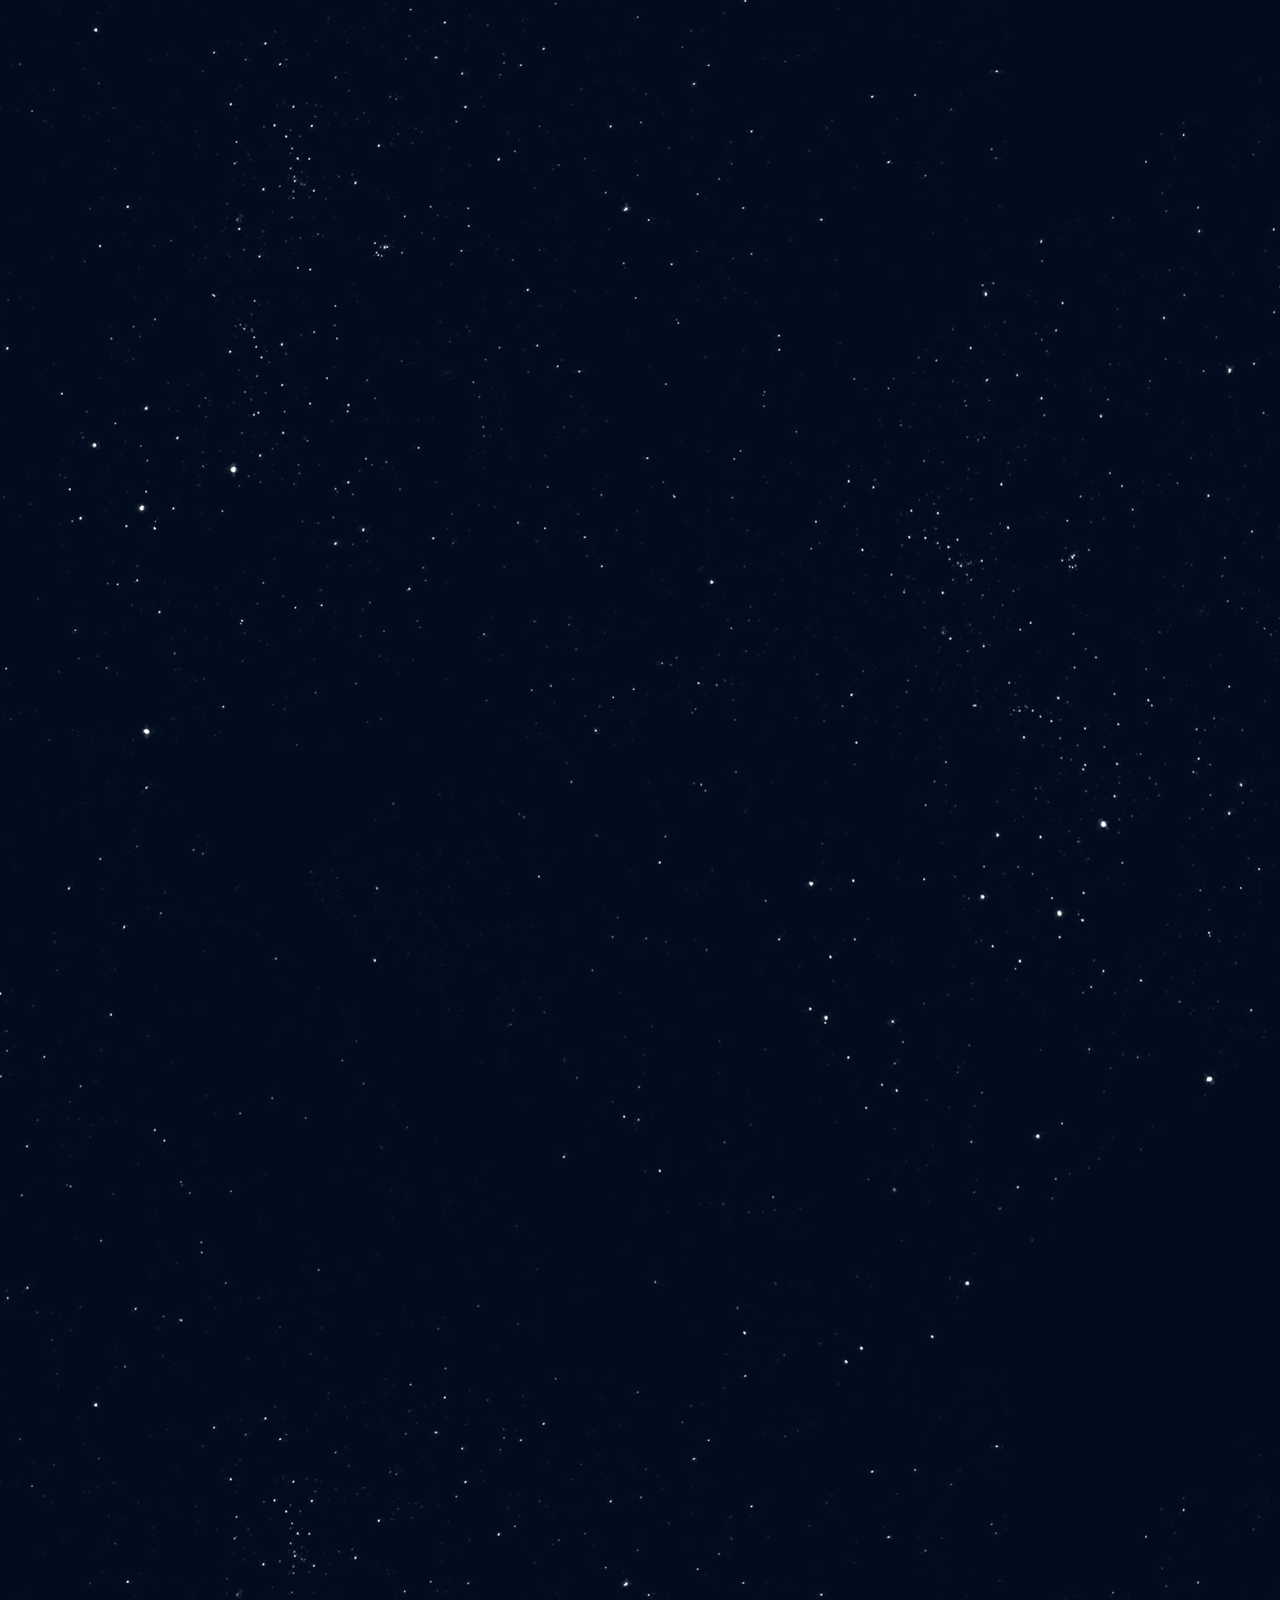
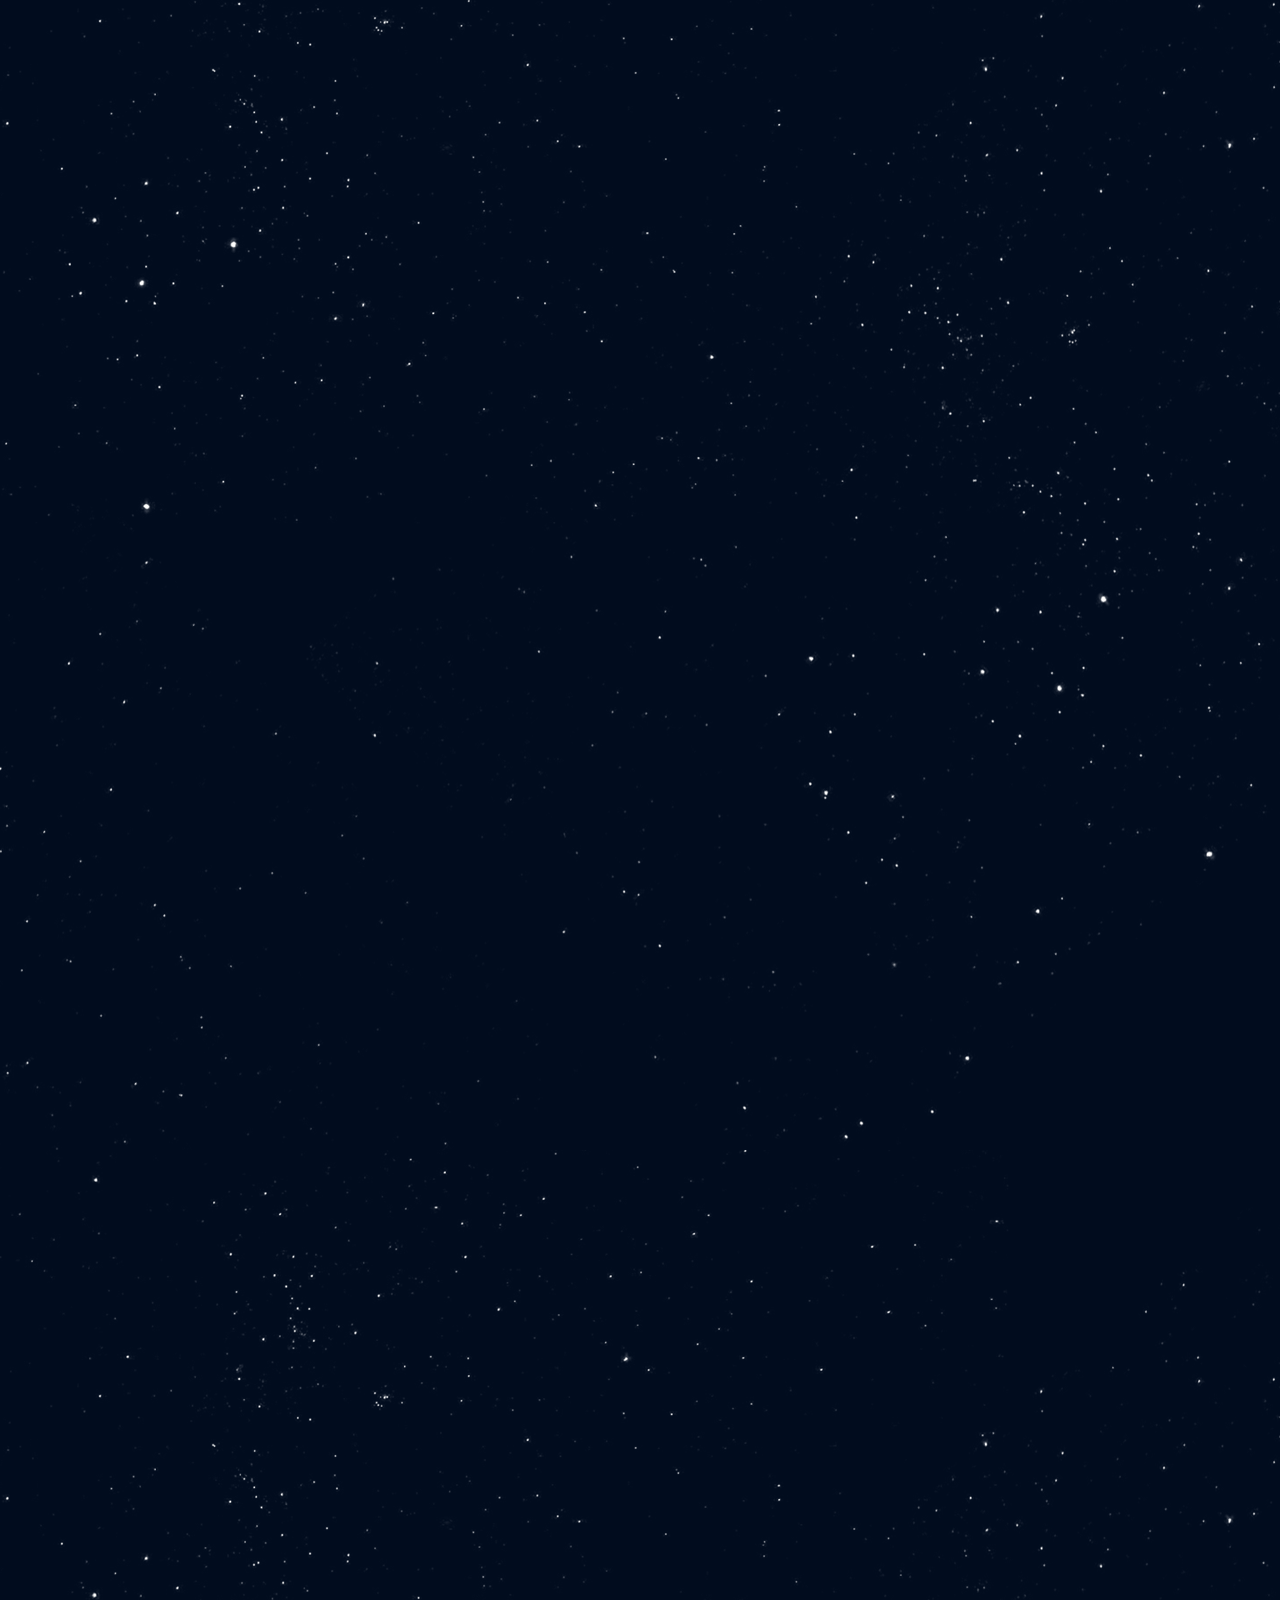
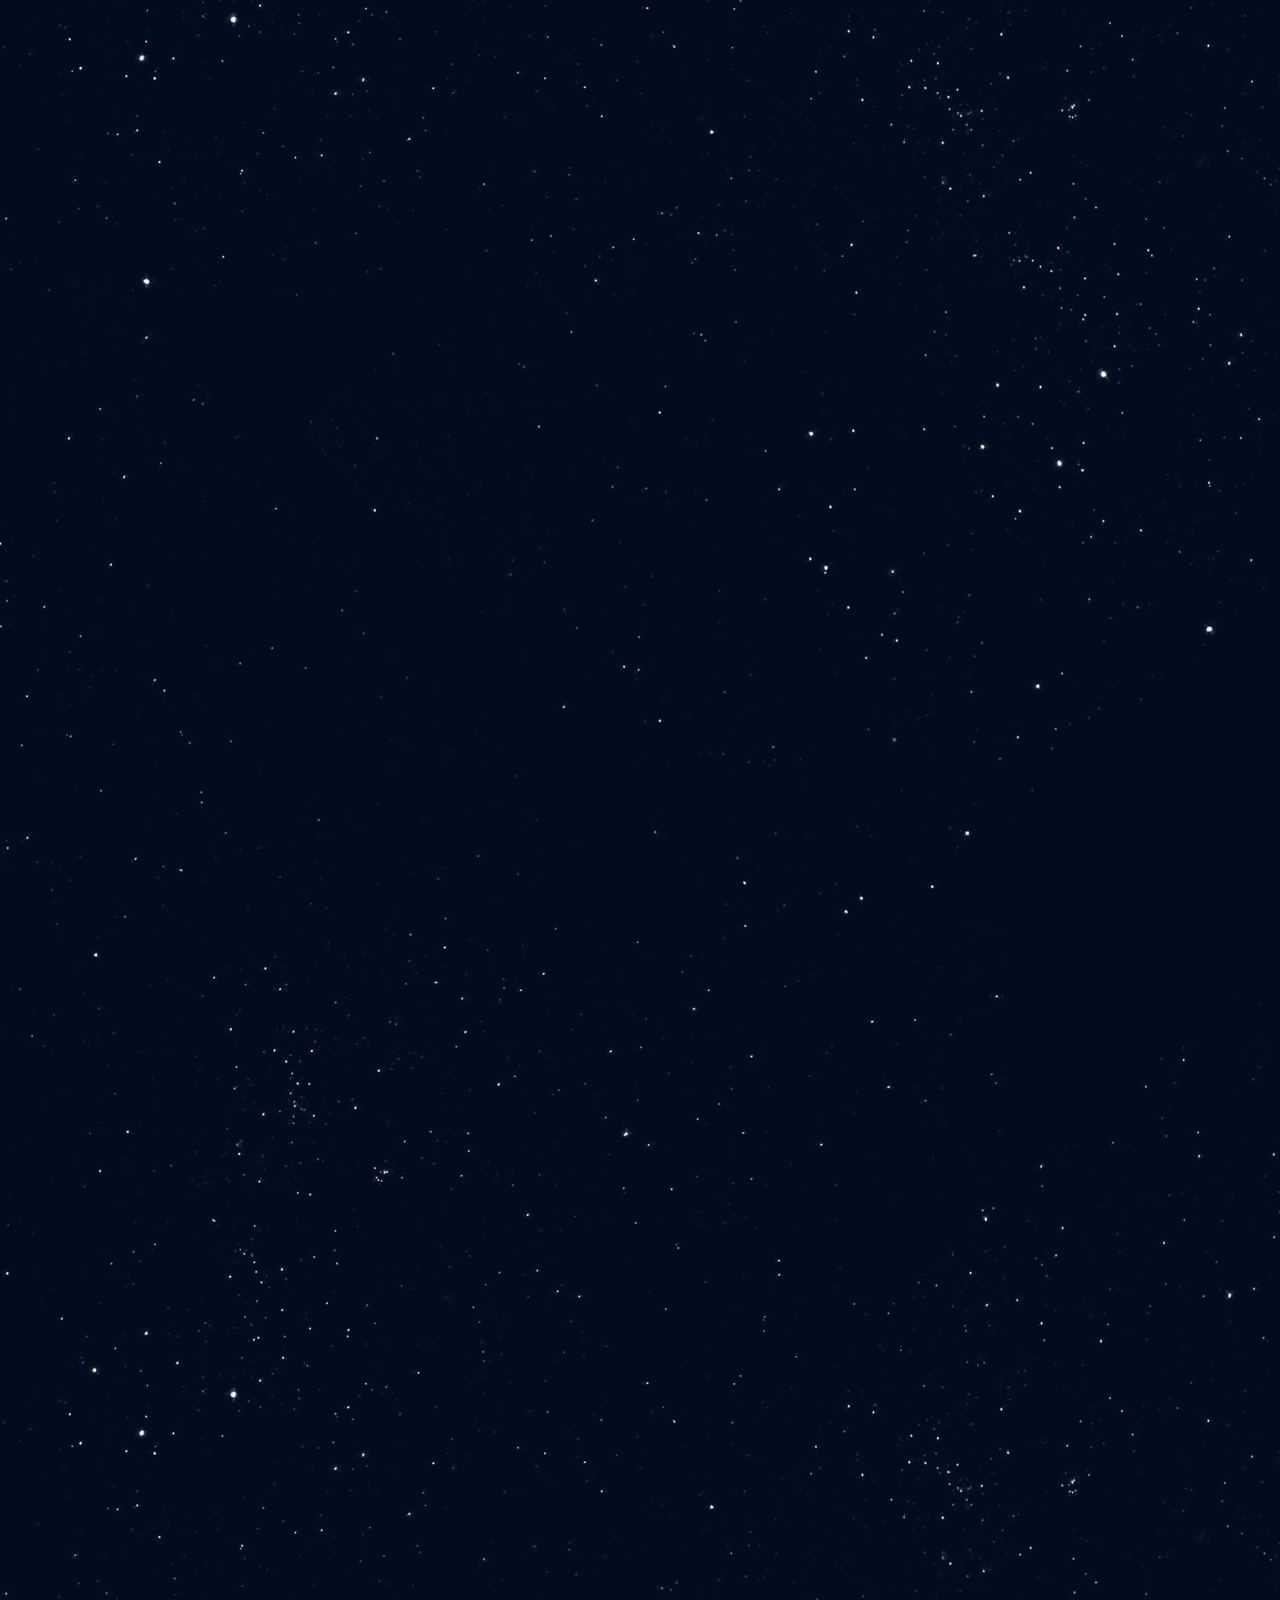
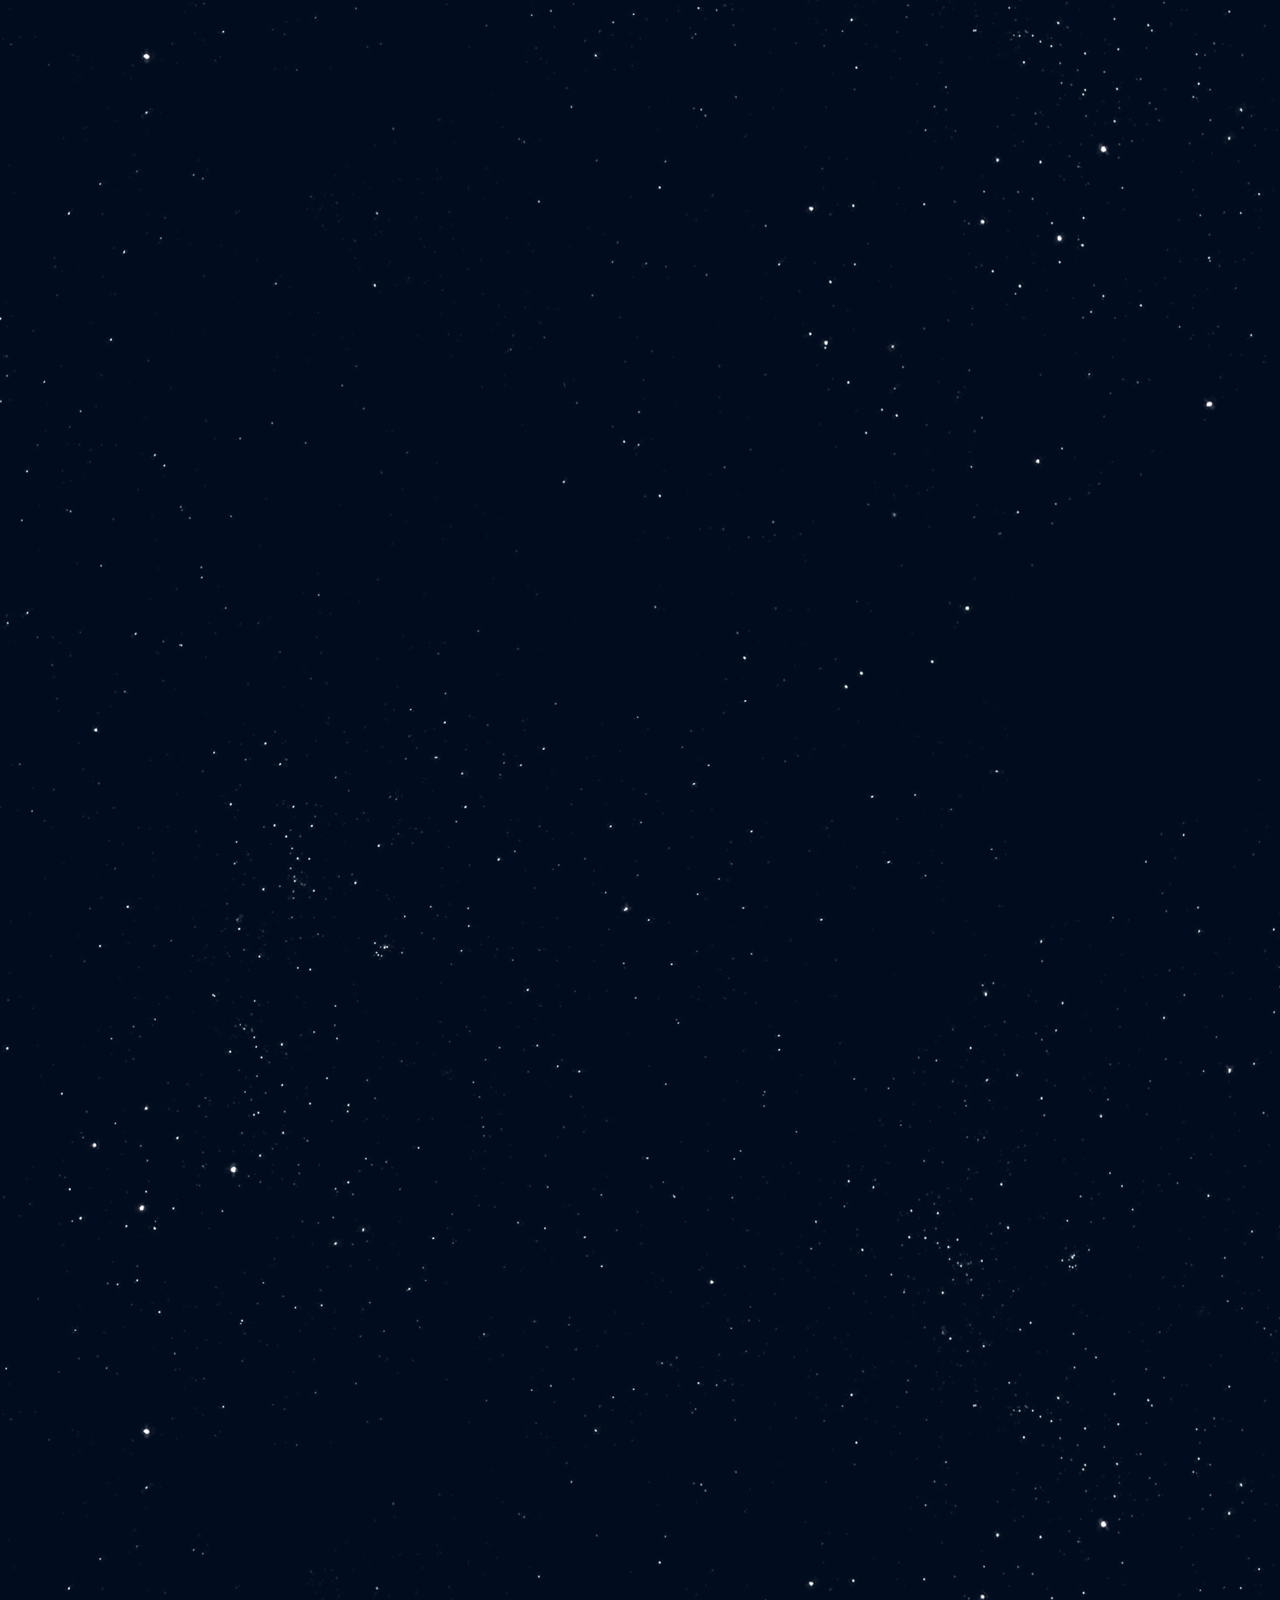
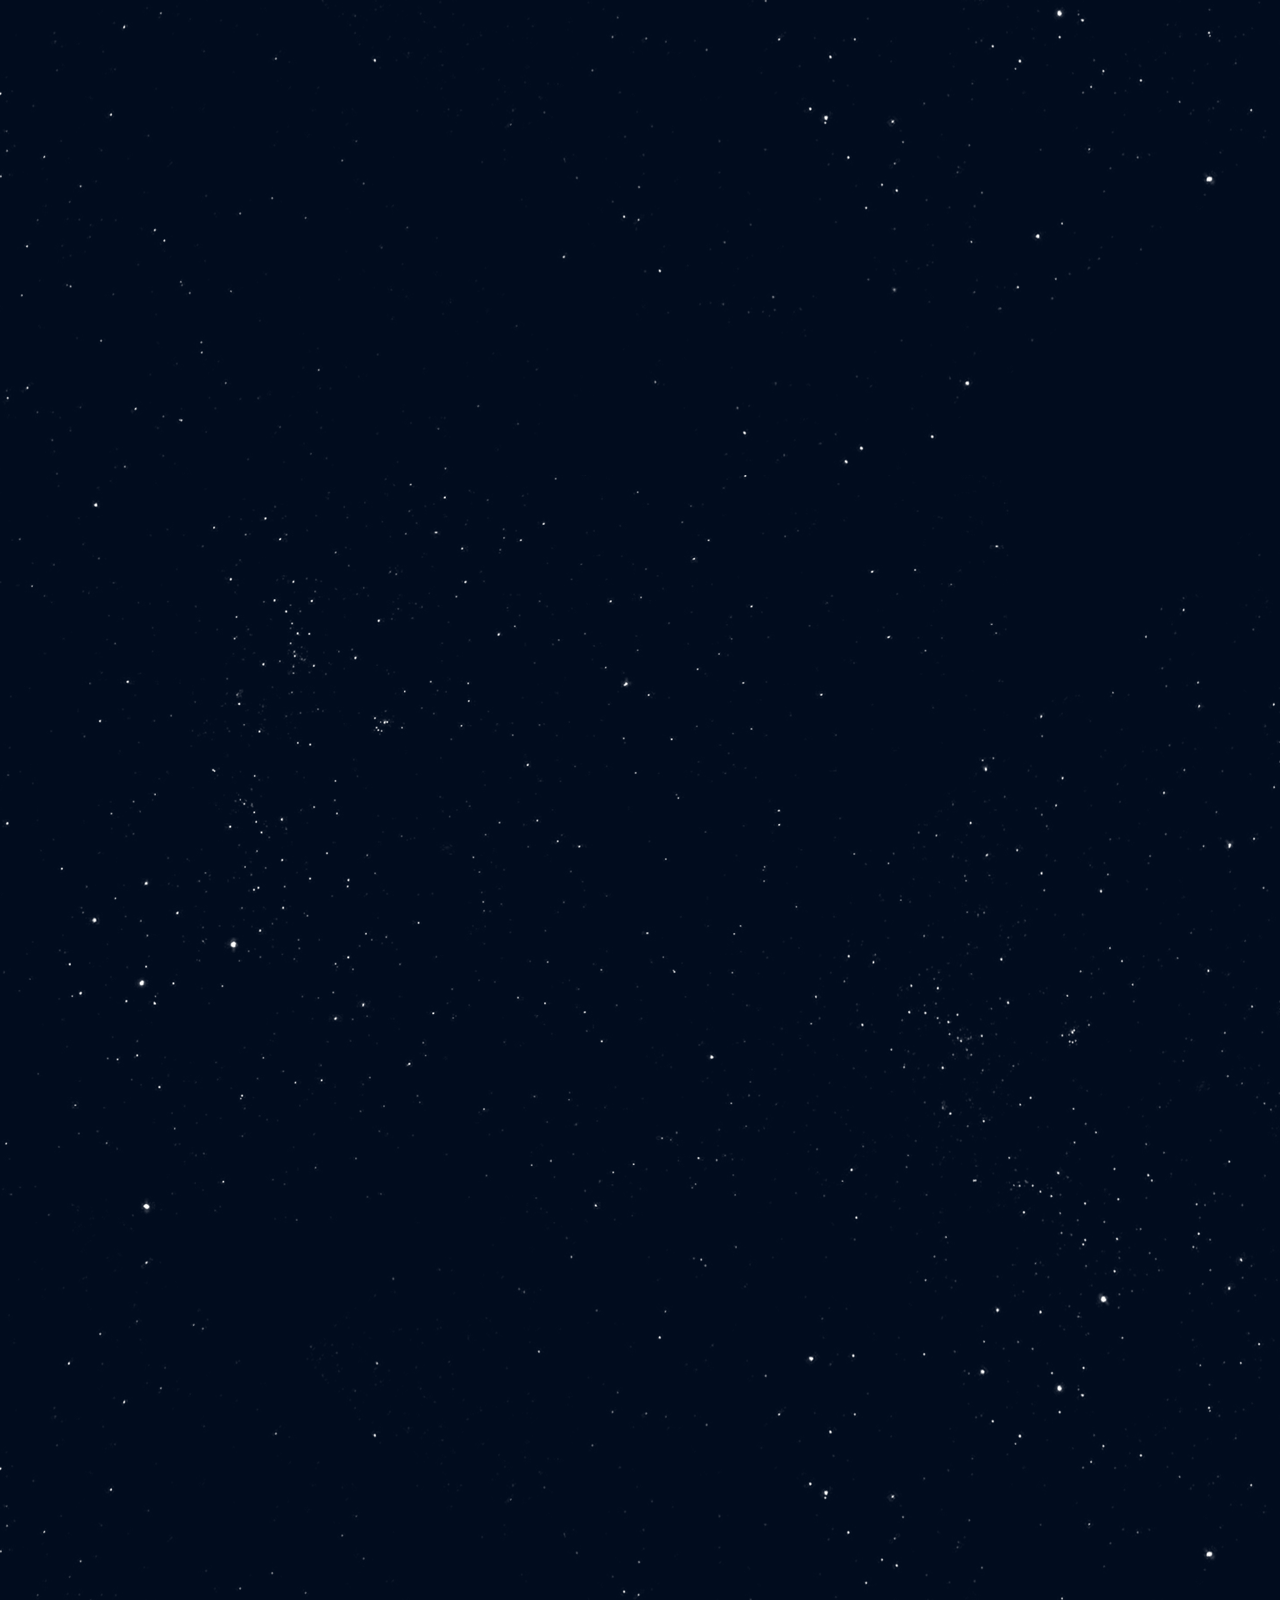
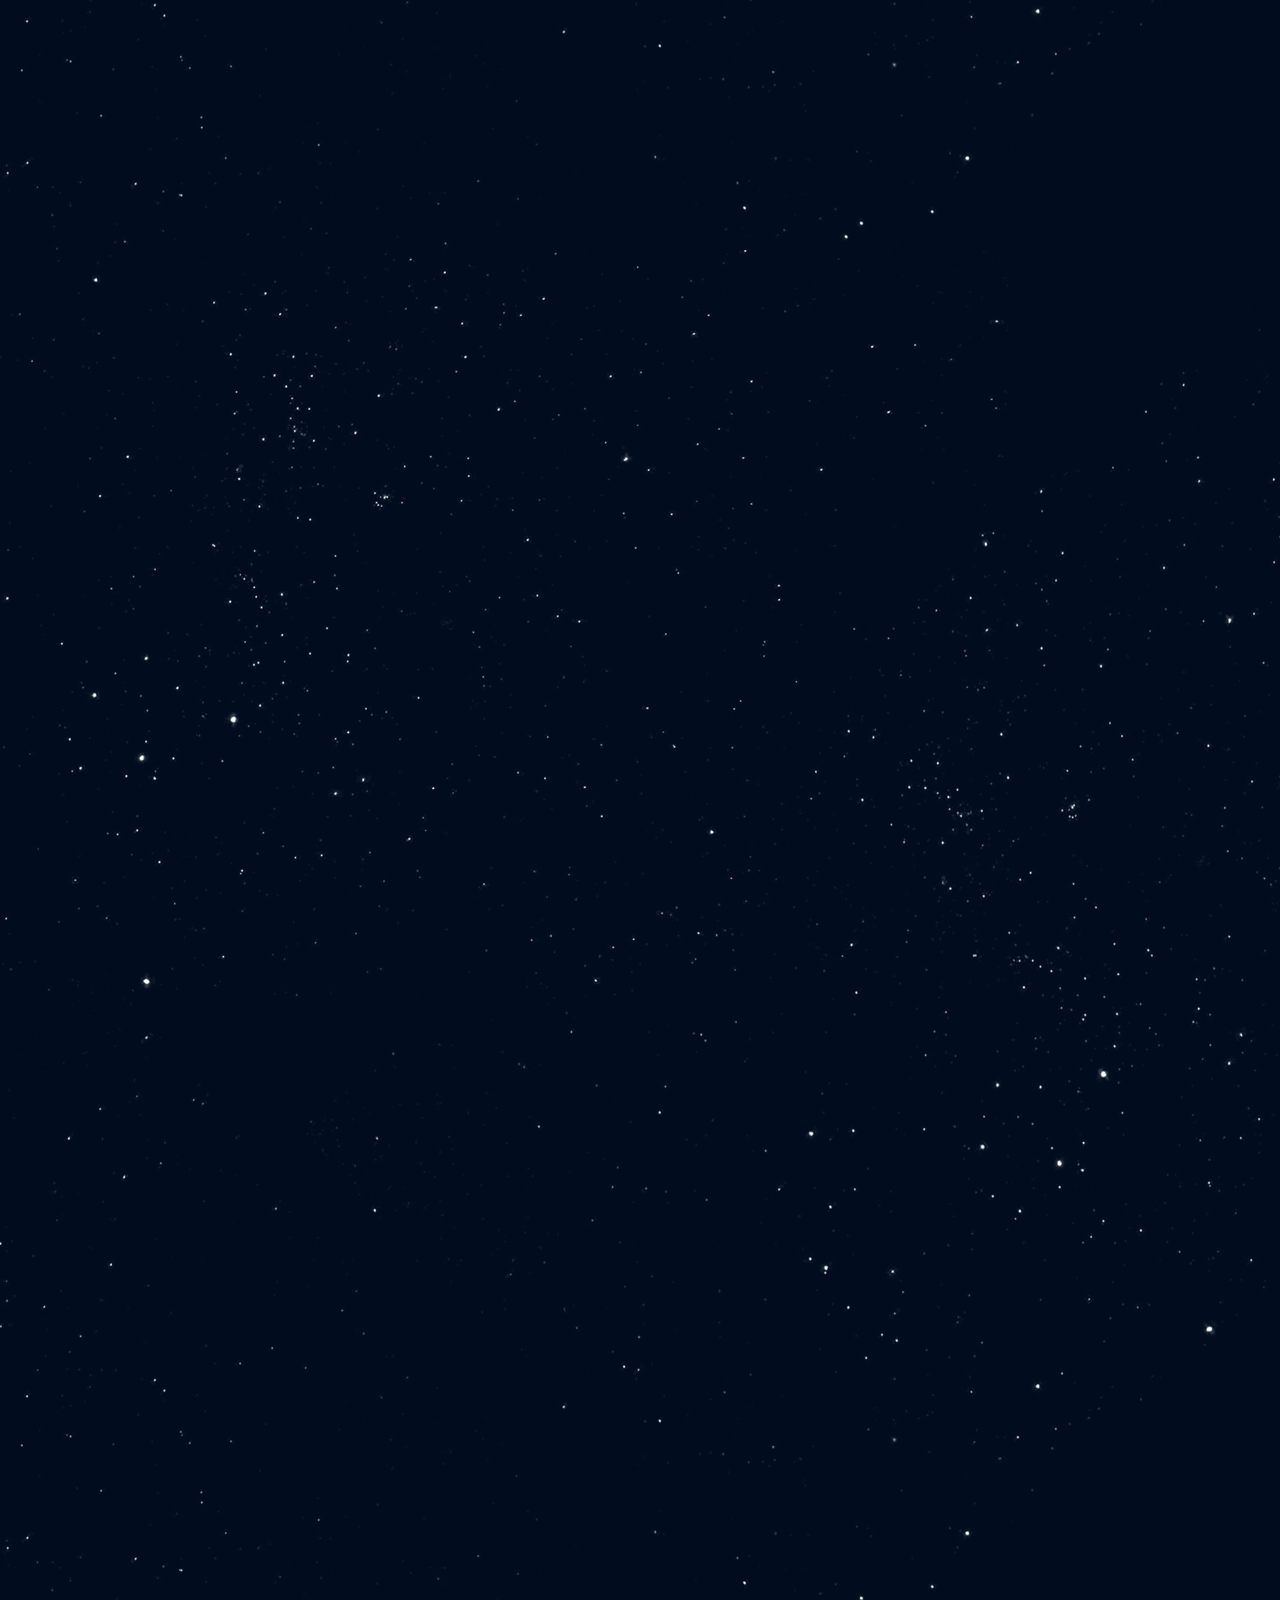
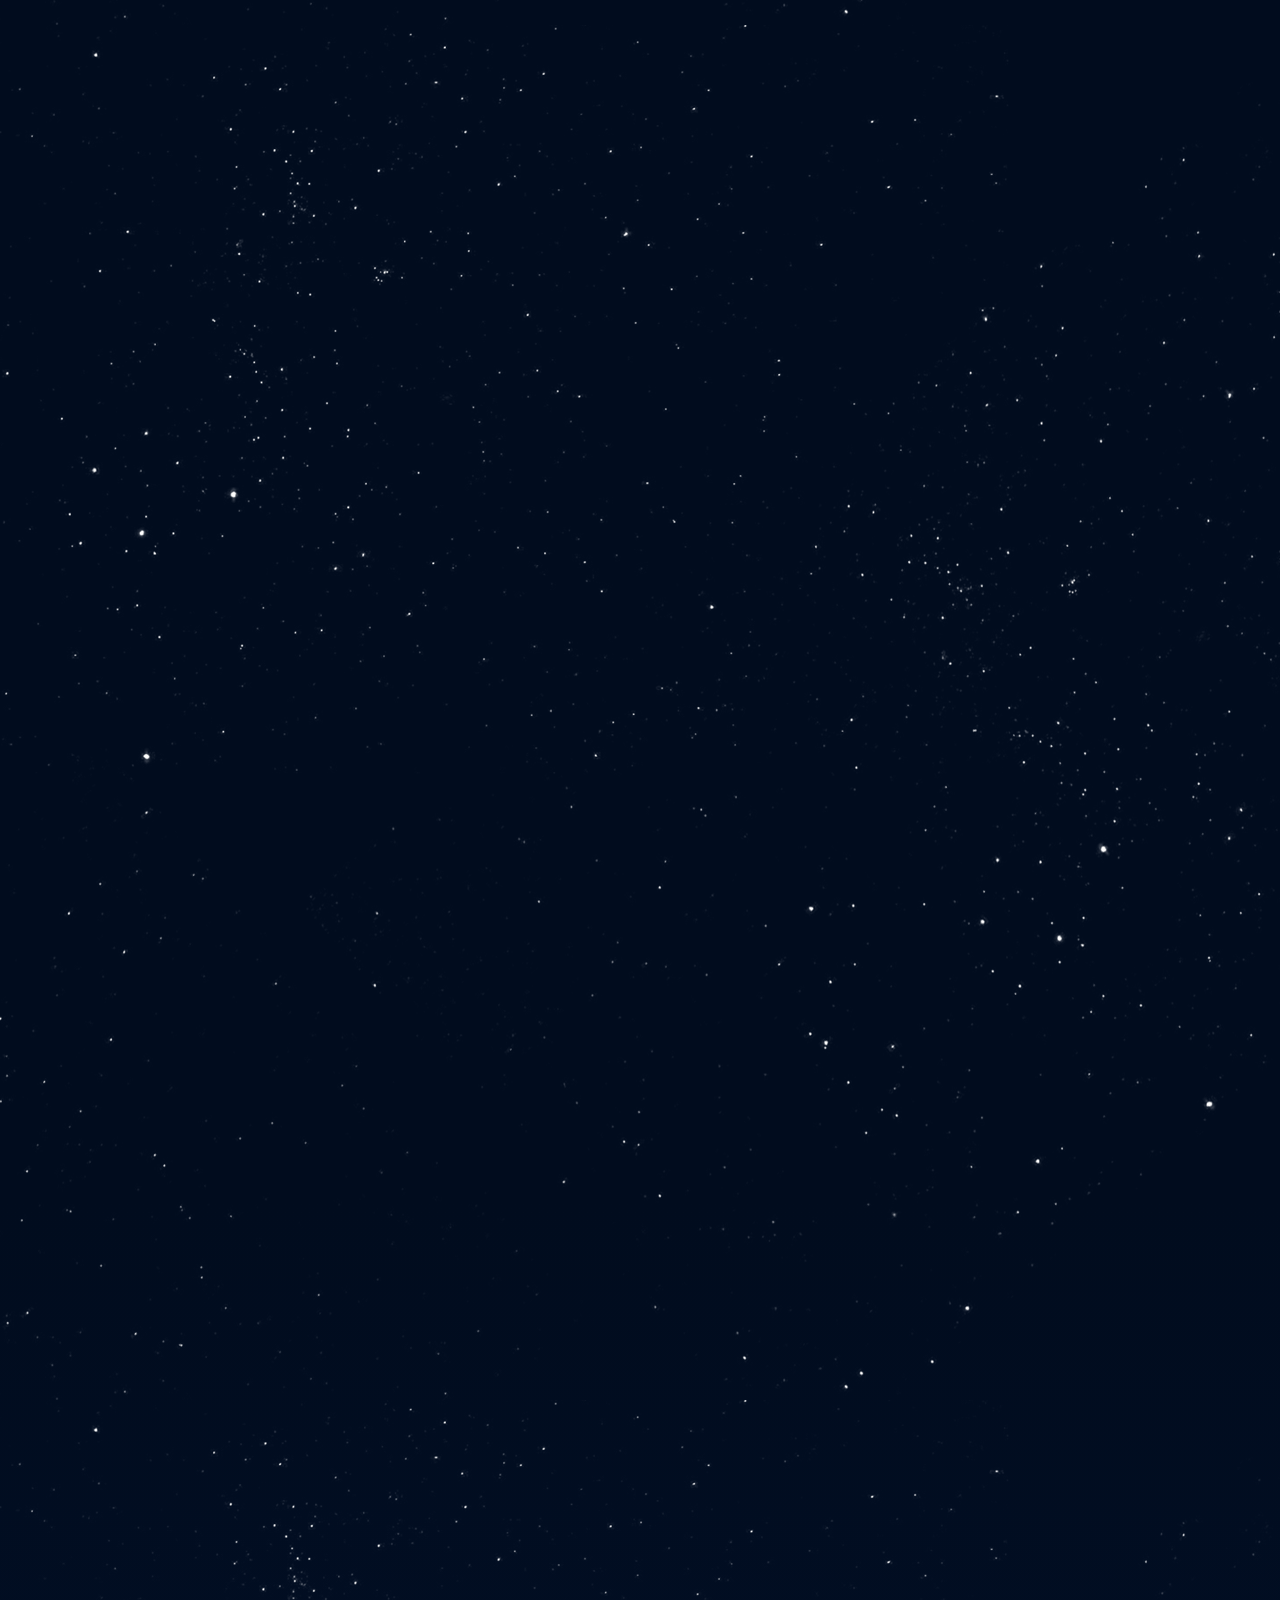
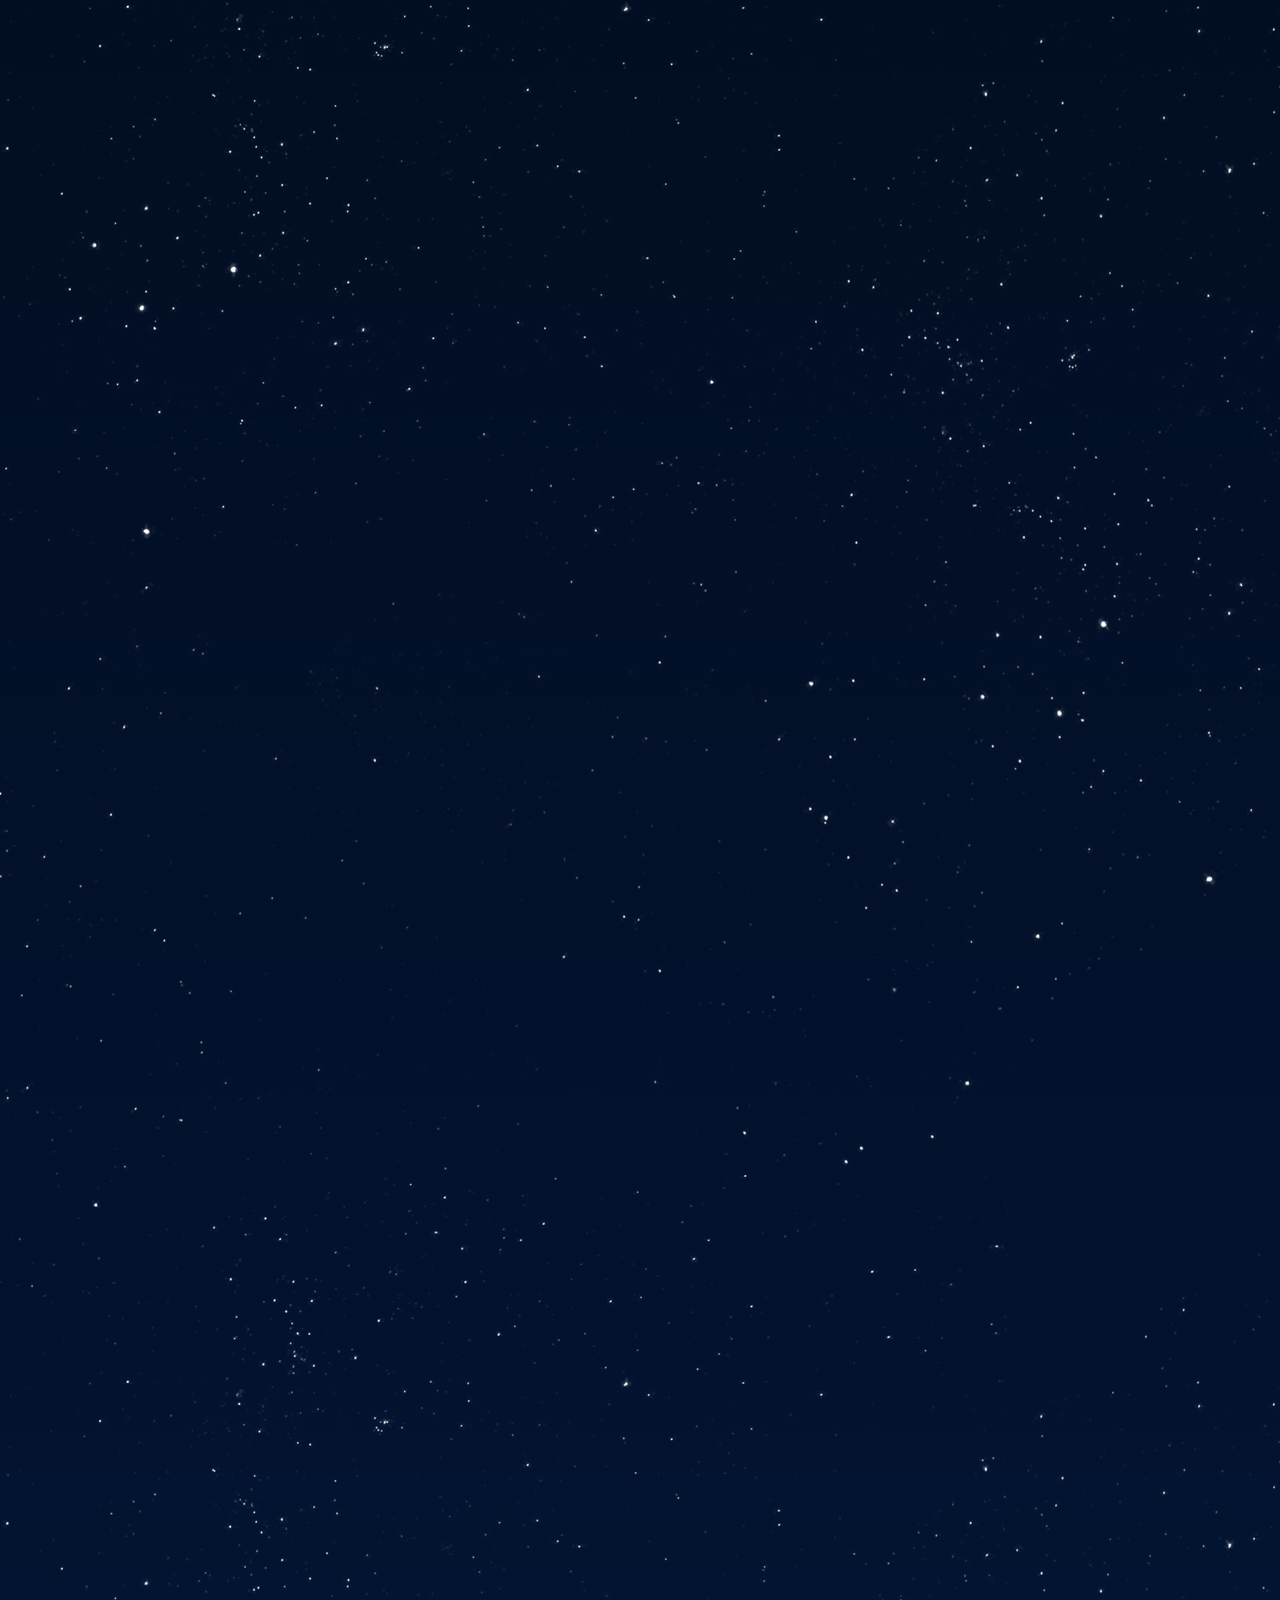
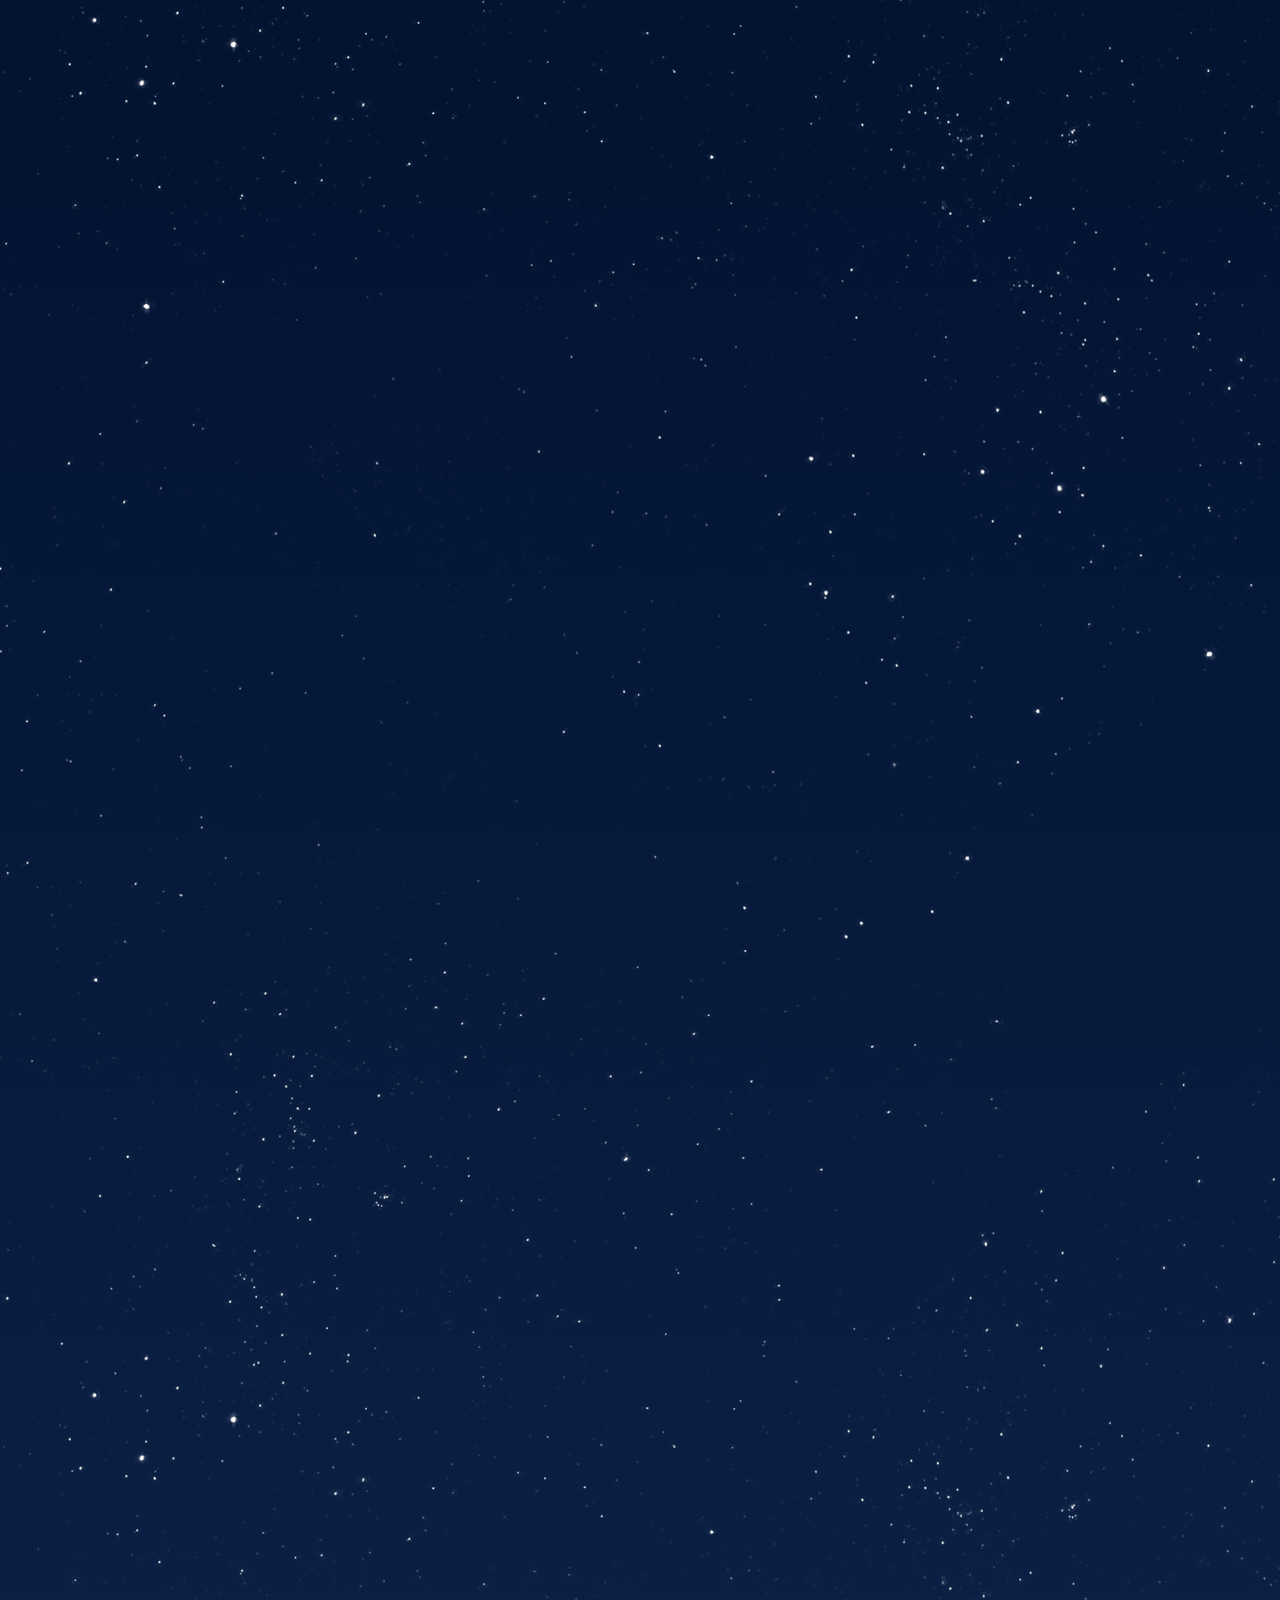
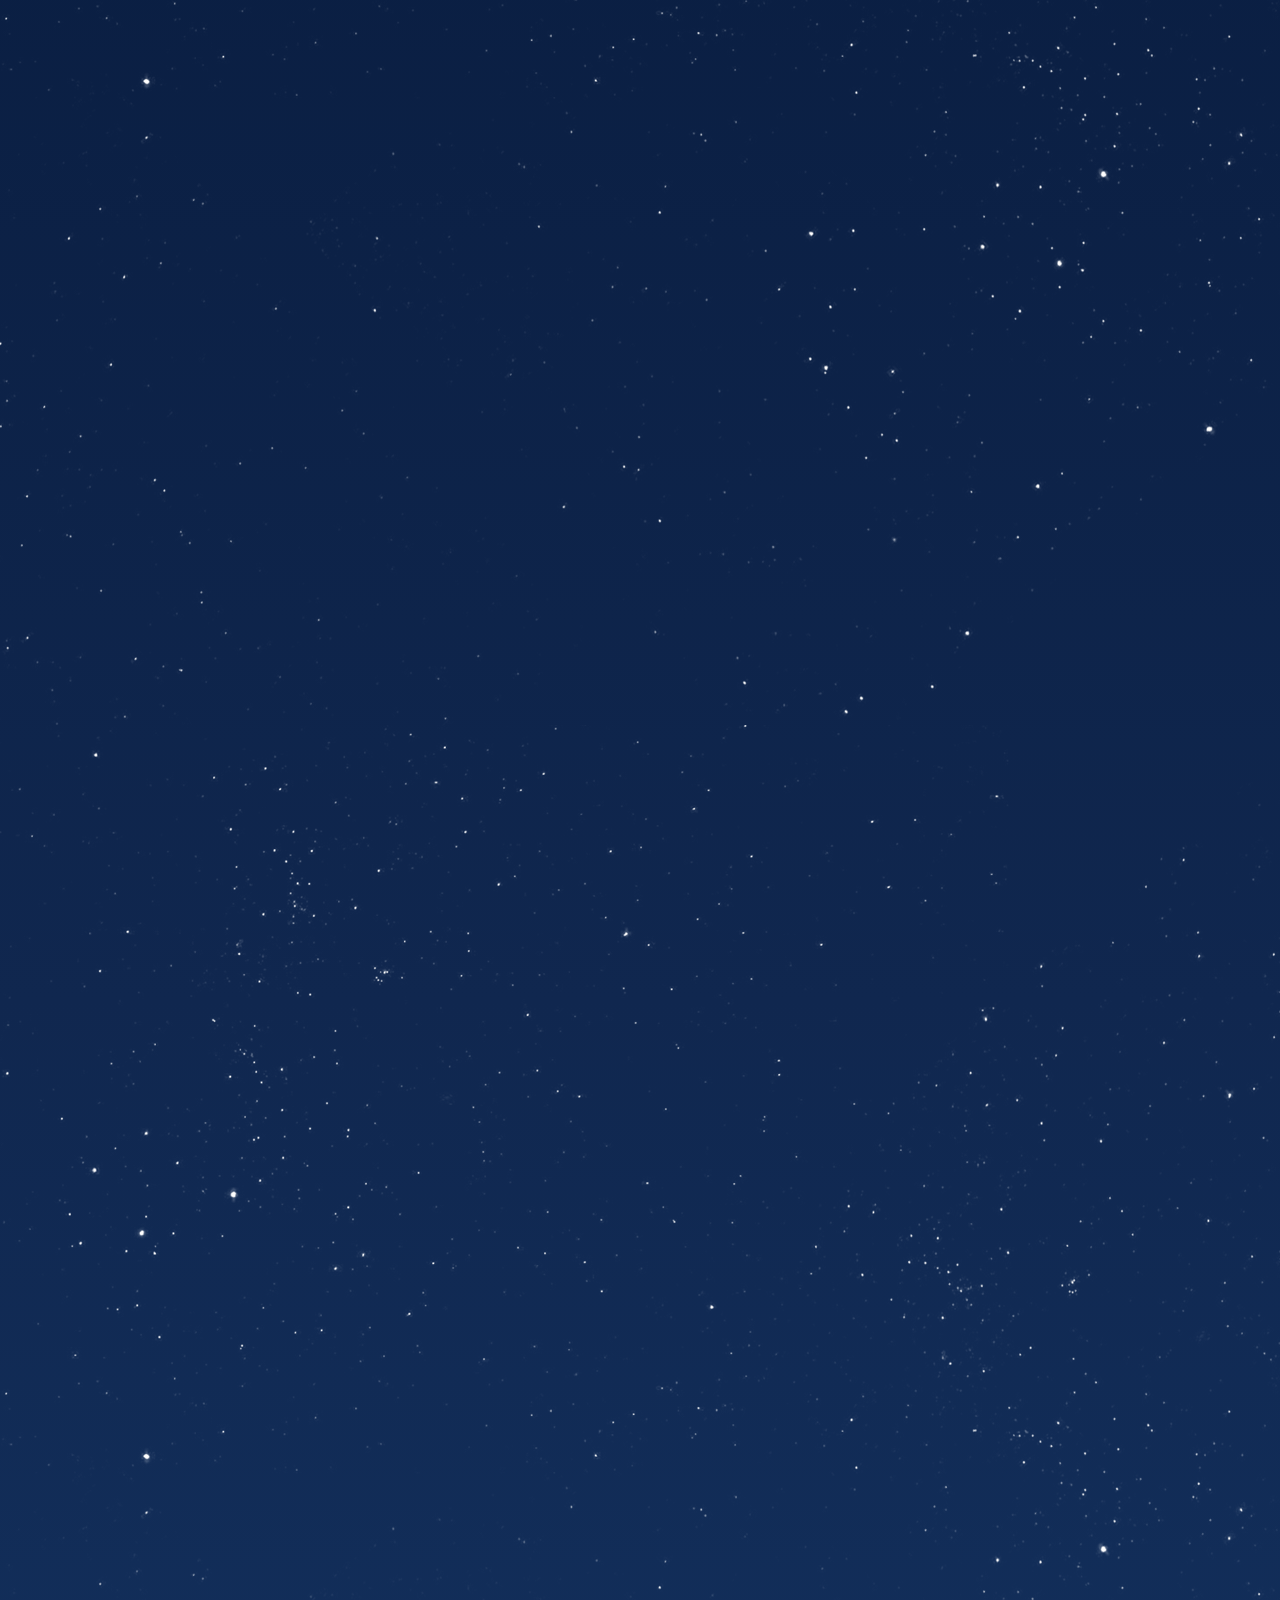
==== Project_Space_Final/Project_Space_Final/index.html @ 796d54bb "Alles lichtjes uitgerekt van animatie tijd." ====
﻿<!DOCTYPE html>
<html xmlns="http://www.w3.org/1999/xhtml">
<head>
    <title>History of spaceflight</title>
    <link href='http://fonts.googleapis.com/css?family=Ubuntu:400,500,700' rel='stylesheet' type='text/css'>
    <!-- JQuery -->
    <!--<script src="//code.jquery.com/jquery-1.11.0.min.js"></script>
    <script src="//code.jquery.com/jquery-migrate-1.2.1.min.js"></script>-->
    <script src="src/js/foreign_scripts/jquery/jquery-2.1.1.min.js"></script>
    <script src="src/js/foreign_scripts/jquery/Rumble/jquery.jrumble.1.3.min.js"></script>

    <!-- Bootstrap -->
    <!--<link href="src/styles/normalize.css" rel="stylesheet" />
    <link rel="stylesheet" href="https://maxcdn.bootstrapcdn.com/bootstrap/3.3.1/css/bootstrap.min.css">
    <script src="https://maxcdn.bootstrapcdn.com/bootstrap/3.3.1/js/bootstrap.min.js" defer></script>-->

    <!--Tweenmax GSAP-->
    <!--<script src="//cdnjs.cloudflare.com/ajax/libs/gsap/1.14.2/TweenMax.min.js"></script>-->
    <script src="src/js/foreign_scripts/greensock/minified/TweenMax.min.js"></script>
    <script src="src/js/foreign_scripts/greensock/uncompressed/plugins/ScrollToPlugin.js"></script>

    <script src="src/js/foreign_scripts/modernizr.custom.min.js"></script>
    <!--Scrollmagic-->
    <!--<script src="src/js/foreign_scripts/scrollmagic/mobile/iscroll-probe.js"></script>
    <script src="src/js/foreign_scripts/scrollmagic/jquery.scrollmagic.min.js"></script>
    <script src="src/js/foreign_scripts/scrollmagic/jquery.scrollmagic.debug.js"></script>-->
    
    <!--Own Styles-->
    <link href="src/styles/space.css" rel="stylesheet" />
    <!--Own js-->
    <!--<script src="src/js/ScrollController.js"></script>-->
</head>

<body>
    <!--Door body en siteWrapper zodanig in css aan te passen kunnen we er voor zorgen dat we geen scrollbar meer zien-->
    <div id="outerWrapper">
        <div id="innerWrapper">
            <!--Stars background die ervoor zorgt dat we kunnen scrollen-->
            <div id="stars">
                <div id="atmosphere"></div>
            </div>
            <!--Bodem Om naar te navigeren bij opstarten-->
            <div id="bottom"></div>

            

            <div id="content" class="wrap">
                <object type="image/svg+xml" data="src/assets/svg/Mars_Surface.svg" id="marsSurface">
                    Your browser does not support SVG files.
                    Please update your browser...
                </object>

                <object type="image/svg+xml" data="src/assets/svg/Moon_Surface_Small.svg" id="moonSurface">
                    Your browser does not support SVG files.
                    Please update your browser...
                </object>

                <object type="image/svg+xml" data="src/assets/svg/Monkey.svg" id="monkey">
                    Your browser does not support SVG files.
                    Please update your browser...
                </object>

                <object type="image/svg+xml" data="src/assets/svg/Astronaut_Cable_Ship.svg" id="shipAndCable">
                    Your browser does not support SVG files.
                    Please update your browser...
                </object>
                <object type="image/svg+xml" data="src/assets/svg/Astronaut.svg" id="astronaut">
                            Your browser does not support SVG files.
                            Please update your browser...
                </object>
                    
                
                <object type="image/svg+xml" data="src/assets/svg/Sputnik1.svg" id="sputnik">
                    Your browser does not support SVG files.
                    Please update your browser...
                </object>
                <object type="image/svg+xml" data="src/assets/svg/SpaceStation.svg" id="spaceStation">
                    Your browser does not support SVG files.
                    Please update your browser...
                </object>
                <div id="shuttleWrapper">
                        <div id="shipShaker">
                            <object type="image/svg+xml" data="src/assets/svg/Spaceship.svg" id="shuttle">
                                Your browser does not support SVG files.
                                Please update your browser...
                            </object>
                        </div>
                </div>
                <div id="earth"></div>
            </div>
        </div>
    </div>
    <script src="src/js/SamAnimationController.js"></script>
</body>
</html>
---- Project_Space_Final/Project_Space_Final/src/styles/space.css ----
﻿/*#region Stars Gradient Parameters*/
/*#endregion*/
body {
  margin: 0;
  font-family: 'Ubuntu', sans-serif;
  /*-webkit-transition: all 0.5s ease-in-out;
    -moz-transition: all 0.5s ease-in-out;
    -o-transition: all 0.5s ease-in-out;
    transition: all 0.5s ease-in-out;*/
}
#outerWrapper {
  height: 100%;
  width: 100%;
  overflow: hidden;
}
#innerWrapper {
  height: 100%;
  width: 100%;
  overflow: auto;
  padding-right: 15px;
}
#stars {
  height: 20000px;
  width: 100%;
  display: block;
  position: relative;
  /*#region Stars Gradient*/
  background-image: url('../assets/images/stars.png'), -moz-linear-gradient(top, #010c1e 54%, #031433 65%, #10274f 77%, #1e5799 100%);
  background-image: url('../assets/images/stars.png'), -webkit-gradient(linear, left top, left bottom, color-stop(54%, #010c1e), color-stop(65%, #031433), color-stop(77%, #10274f), color-stop(100%, #1e5799));
  /* Chrome,Safari4+ */
  background-image: url('../assets/images/stars.png'), -webkit-linear-gradient(top, #010c1e 54%, #031433 65%, #10274f 77%, #1e5799 100%);
  background-image: url('../assets/images/stars.png'), -o-linear-gradient(top, #010c1e 54%, #031433 65%, #10274f 77%, #1e5799 100%);
  background-image: url('../assets/images/stars.png'), -ms-linear-gradient(top, #010c1e 54%, #031433 65%, #10274f 77%, #1e5799 100%);
  background-image: url('../assets/images/stars.png'), linear-gradient(to bottom, #010c1e 54%, #031433 65%, #10274f 77%, #1e5799 100%);
  background-position: top center;
  background-repeat: repeat;
  /*#endregion*/
  overflow: hidden;
}
#content {
  height: 100vh;
  width: 100vw;
  z-index: 10;
  position: fixed;
  overflow: hidden;
  top: 0;
  right: 0;
}
.wrap {
  color: white;
  text-align: center;
  position: relative;
  margin-bottom: 10px;
  overflow: hidden;
}
#earth {
  z-index: 10;
  width: 100vw;
  height: 10vh;
  background-color: forestgreen;
  position: absolute;
  bottom: 0;
}
#atmosphere {
  height: 4000px;
  width: 100vw;
  background: -moz-linear-gradient(top, rgba(0, 44, 99, 0) 0%, rgba(0, 44, 99, 0.16) 1%, rgba(3, 52, 112, 0.62) 4%, rgba(12, 74, 150, 0.88) 13%, #0e64b4 17%, #1292e8 24%, #35a2ea 37%, #35a2ea 99%, #35a2ea 100%);
  /* FF3.6+ */
  background: -webkit-gradient(linear, left top, left bottom, color-stop(0%, rgba(0, 44, 99, 0)), color-stop(1%, rgba(0, 44, 99, 0.16)), color-stop(4%, rgba(3, 52, 112, 0.62)), color-stop(13%, rgba(12, 74, 150, 0.88)), color-stop(17%, #0e64b4), color-stop(24%, #1292e8), color-stop(37%, #35a2ea), color-stop(99%, #35a2ea), color-stop(100%, #35a2ea));
  /* Chrome,Safari4+ */
  background: -webkit-linear-gradient(top, rgba(0, 44, 99, 0) 0%, rgba(0, 44, 99, 0.16) 1%, rgba(3, 52, 112, 0.62) 4%, rgba(12, 74, 150, 0.88) 13%, #0e64b4 17%, #1292e8 24%, #35a2ea 37%, #35a2ea 99%, #35a2ea 100%);
  /* Chrome10+,Safari5.1+ */
  background: -o-linear-gradient(top, rgba(0, 44, 99, 0) 0%, rgba(0, 44, 99, 0.16) 1%, rgba(3, 52, 112, 0.62) 4%, rgba(12, 74, 150, 0.88) 13%, #0e64b4 17%, #1292e8 24%, #35a2ea 37%, #35a2ea 99%, #35a2ea 100%);
  /* Opera 11.10+ */
  background: -ms-linear-gradient(top, rgba(0, 44, 99, 0) 0%, rgba(0, 44, 99, 0.16) 1%, rgba(3, 52, 112, 0.62) 4%, rgba(12, 74, 150, 0.88) 13%, #0e64b4 17%, #1292e8 24%, #35a2ea 37%, #35a2ea 99%, #35a2ea 100%);
  /* IE10+ */
  background: linear-gradient(to bottom, rgba(0, 44, 99, 0) 0%, rgba(0, 44, 99, 0.16) 1%, rgba(3, 52, 112, 0.62) 4%, rgba(12, 74, 150, 0.88) 13%, #0e64b4 17%, #1292e8 24%, #35a2ea 37%, #35a2ea 99%, #35a2ea 100%);
  /* W3C */
  filter: progid:DXImageTransform.Microsoft.gradient(startColorstr='#00002c63', endColorstr='#35a2ea', GradientType=0);
  /* IE6-9 */
  position: absolute;
  bottom: 0;
  right: 0;
}
#shuttle {
  width: 20vw;
  height: 20vh;
}
#shuttleWrapper {
  z-index: 15;
  position: absolute;
  left: 40vw;
  bottom: 10vh;
  width: 20vw;
  height: 20vh;
}
#spaceStation {
  width: 40vw;
  height: 40vh;
  z-index: 15;
  position: absolute;
  left: 60vw;
  top: -50vh;
}
#sputnik {
  width: 25vw;
  height: 25vh;
  z-index: 15;
  position: absolute;
  left: 17.5vw;
  top: -50vh;
}
#shipAndCable {
  width: 28vw;
  height: 28vh;
  z-index: 10;
  position: absolute;
  left: 70vw;
  top: 45.83333333vh;
  -moz-transform: scale(0, 0);
  -ms-transform: scale(0, 0);
  -o-transform: scale(0, 0);
  -webkit-transform: scale(0, 0);
  transform: scale(0, 0);
}
#astronaut {
  width: 35vw;
  height: 35vh;
  z-index: 15;
  position: absolute;
  left: 60vw;
  top: 55vh;
  -moz-transform: scale(0, 0);
  -ms-transform: scale(0, 0);
  -o-transform: scale(0, 0);
  -webkit-transform: scale(0, 0);
  transform: scale(0, 0);
}
#monkey {
  width: 25vw;
  height: 25vh;
  z-index: 15;
  position: absolute;
  left: 1vh;
  top: 10vh;
  -moz-transform: scale(0, 0);
  -ms-transform: scale(0, 0);
  -o-transform: scale(0, 0);
  -webkit-transform: scale(0, 0);
  transform: scale(0, 0);
}
#moonSurface {
  z-index: 10;
  width: 100vw;
  position: absolute;
  bottom: -50vh;
  left: 0;
}
#marsSurface {
  z-index: 10;
  width: 100vw;
  position: absolute;
  top: -50vh;
  left: 0;
  -moz-transform: rotateX(180deg);
  -ms-transform: rotateX(180deg);
  -o-transform: rotateX(180deg);
  -webkit-transform: rotateX(180deg);
  transform: rotateX(180deg);
}
.hidden {
  display: none;
}
/*# sourceMappingURL=space.css.map */
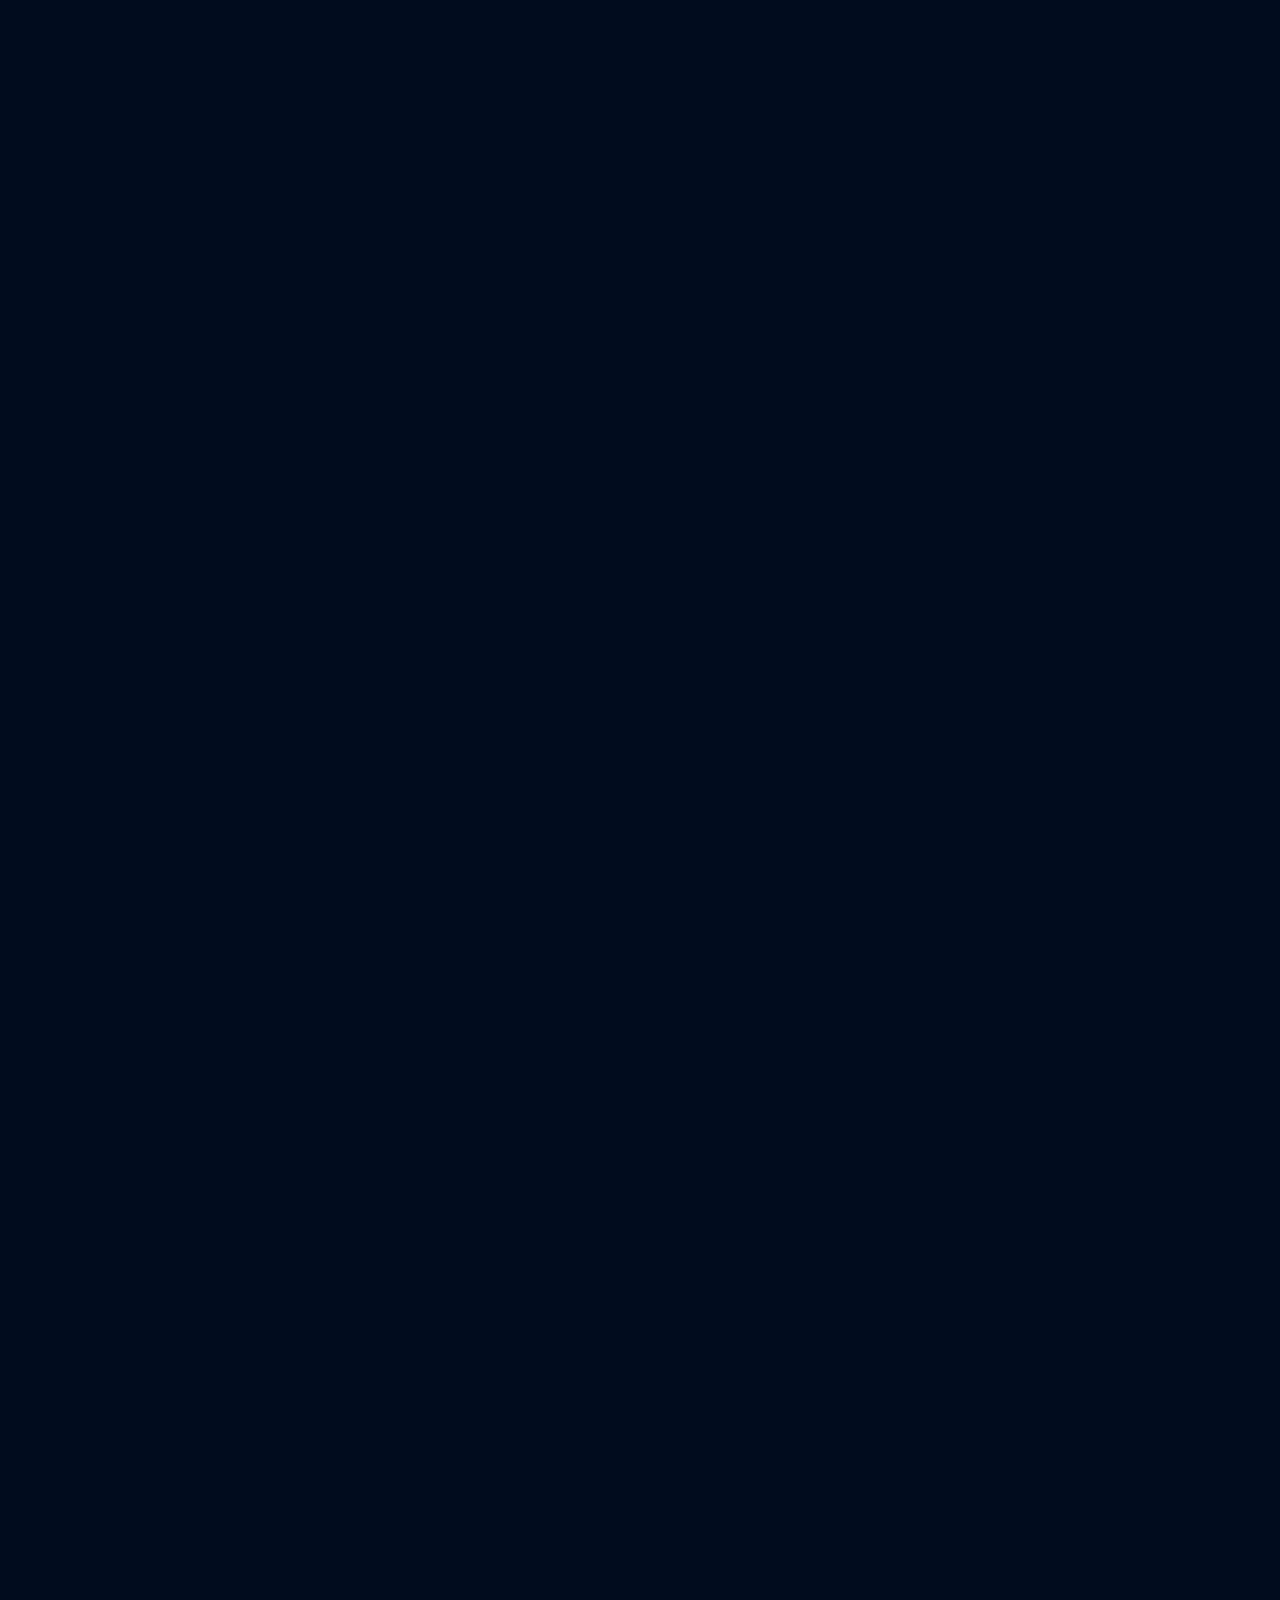
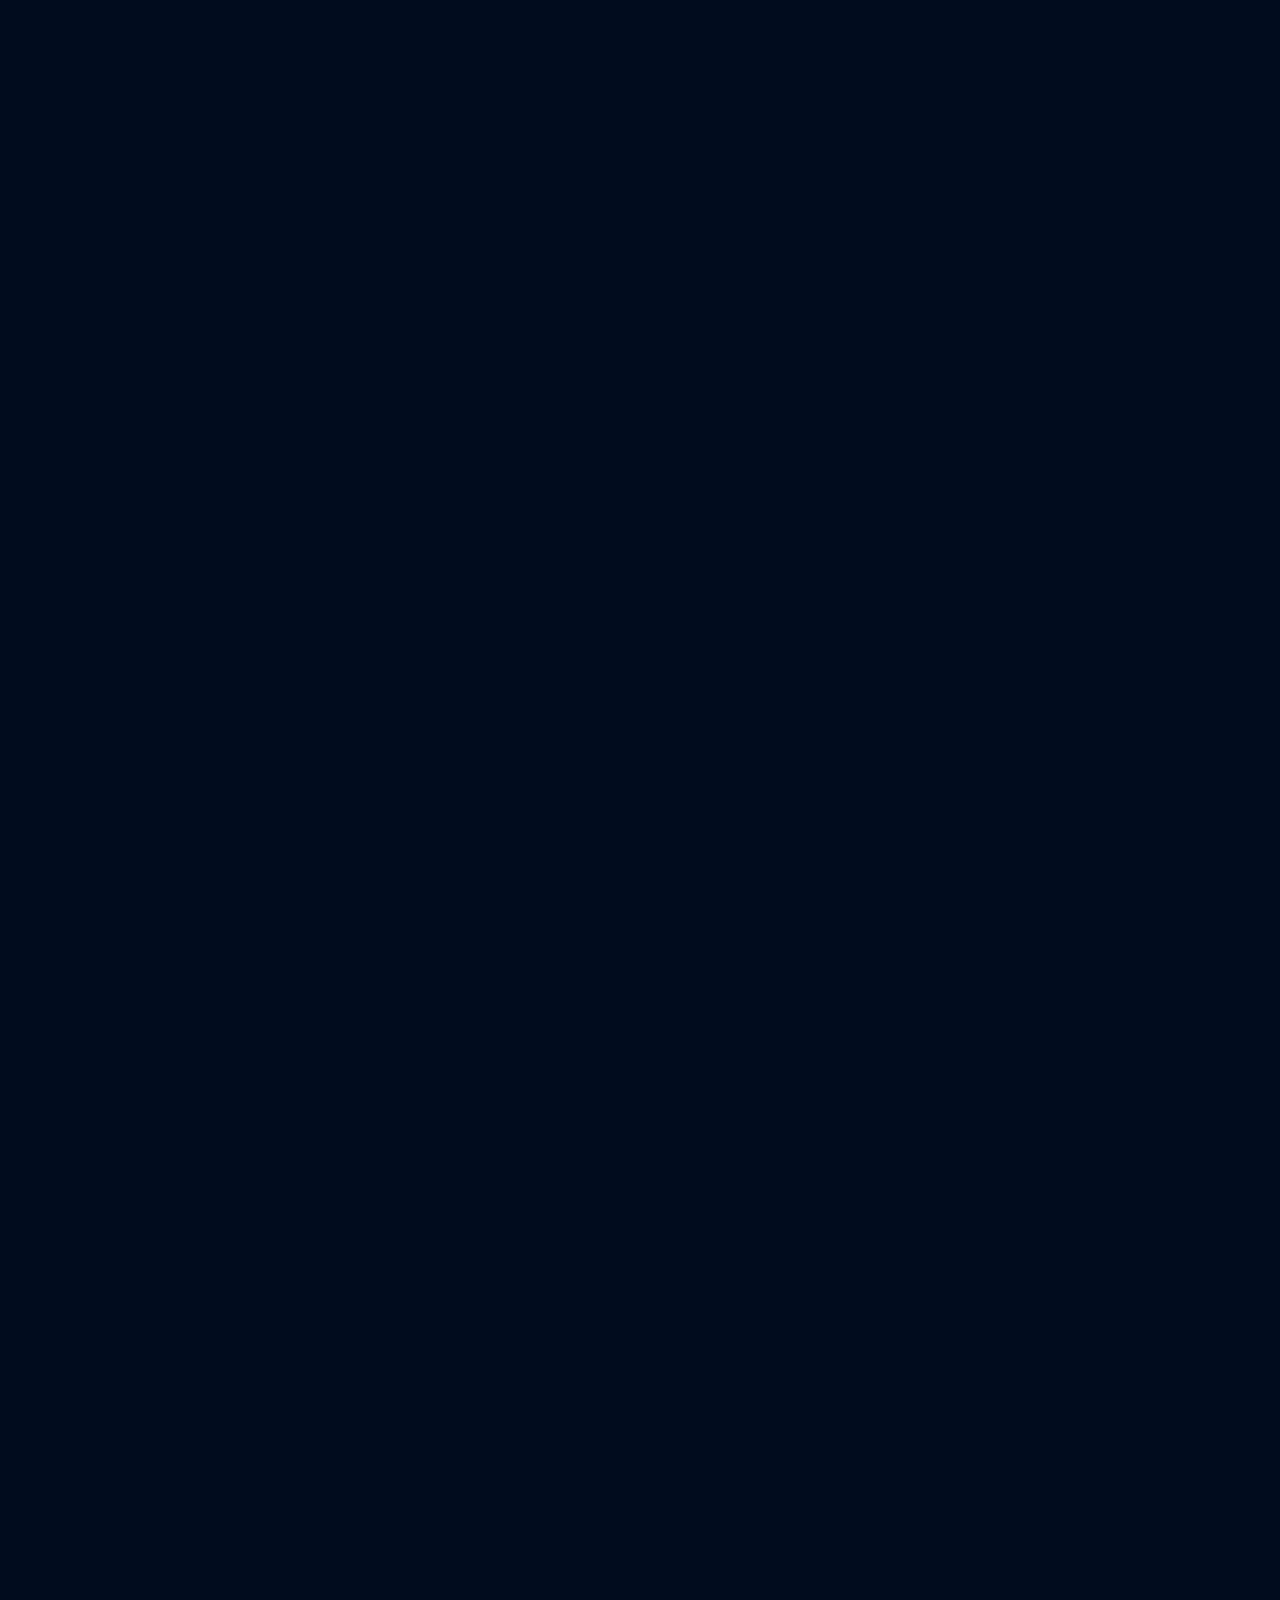
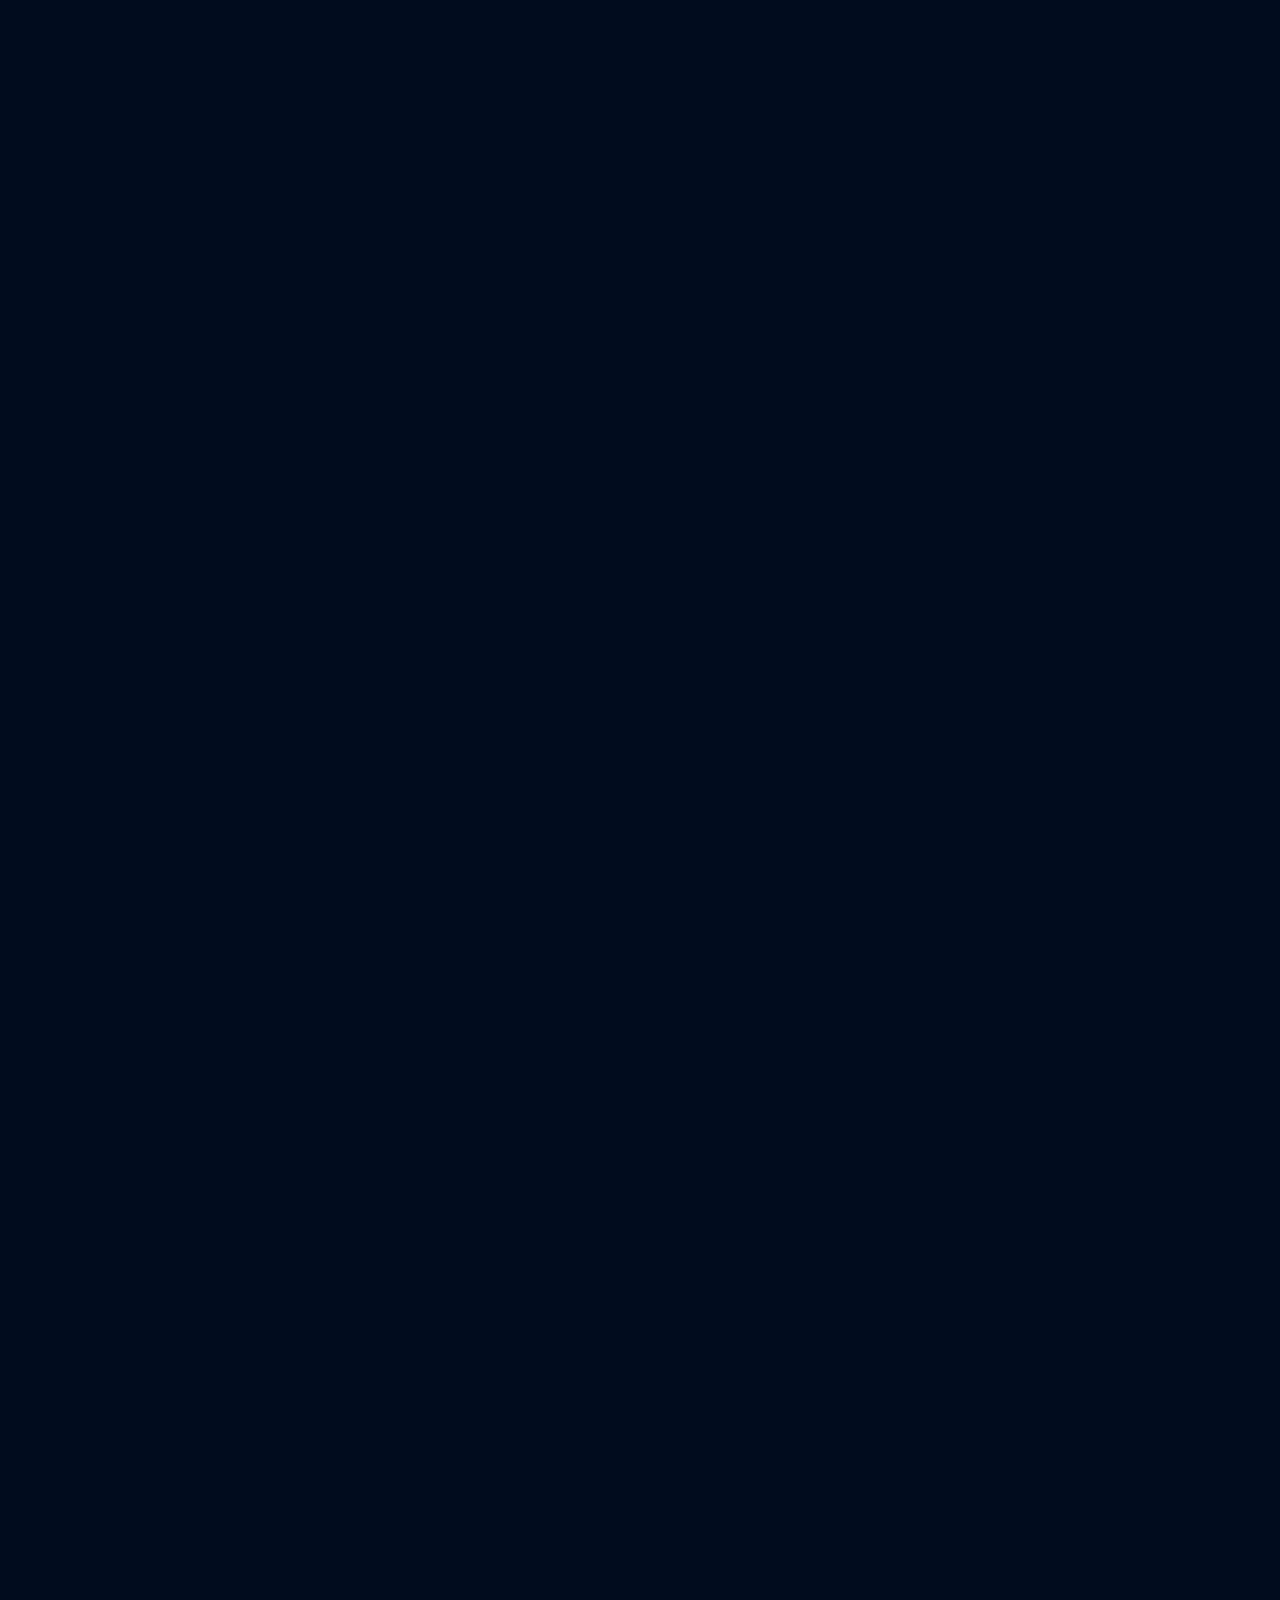
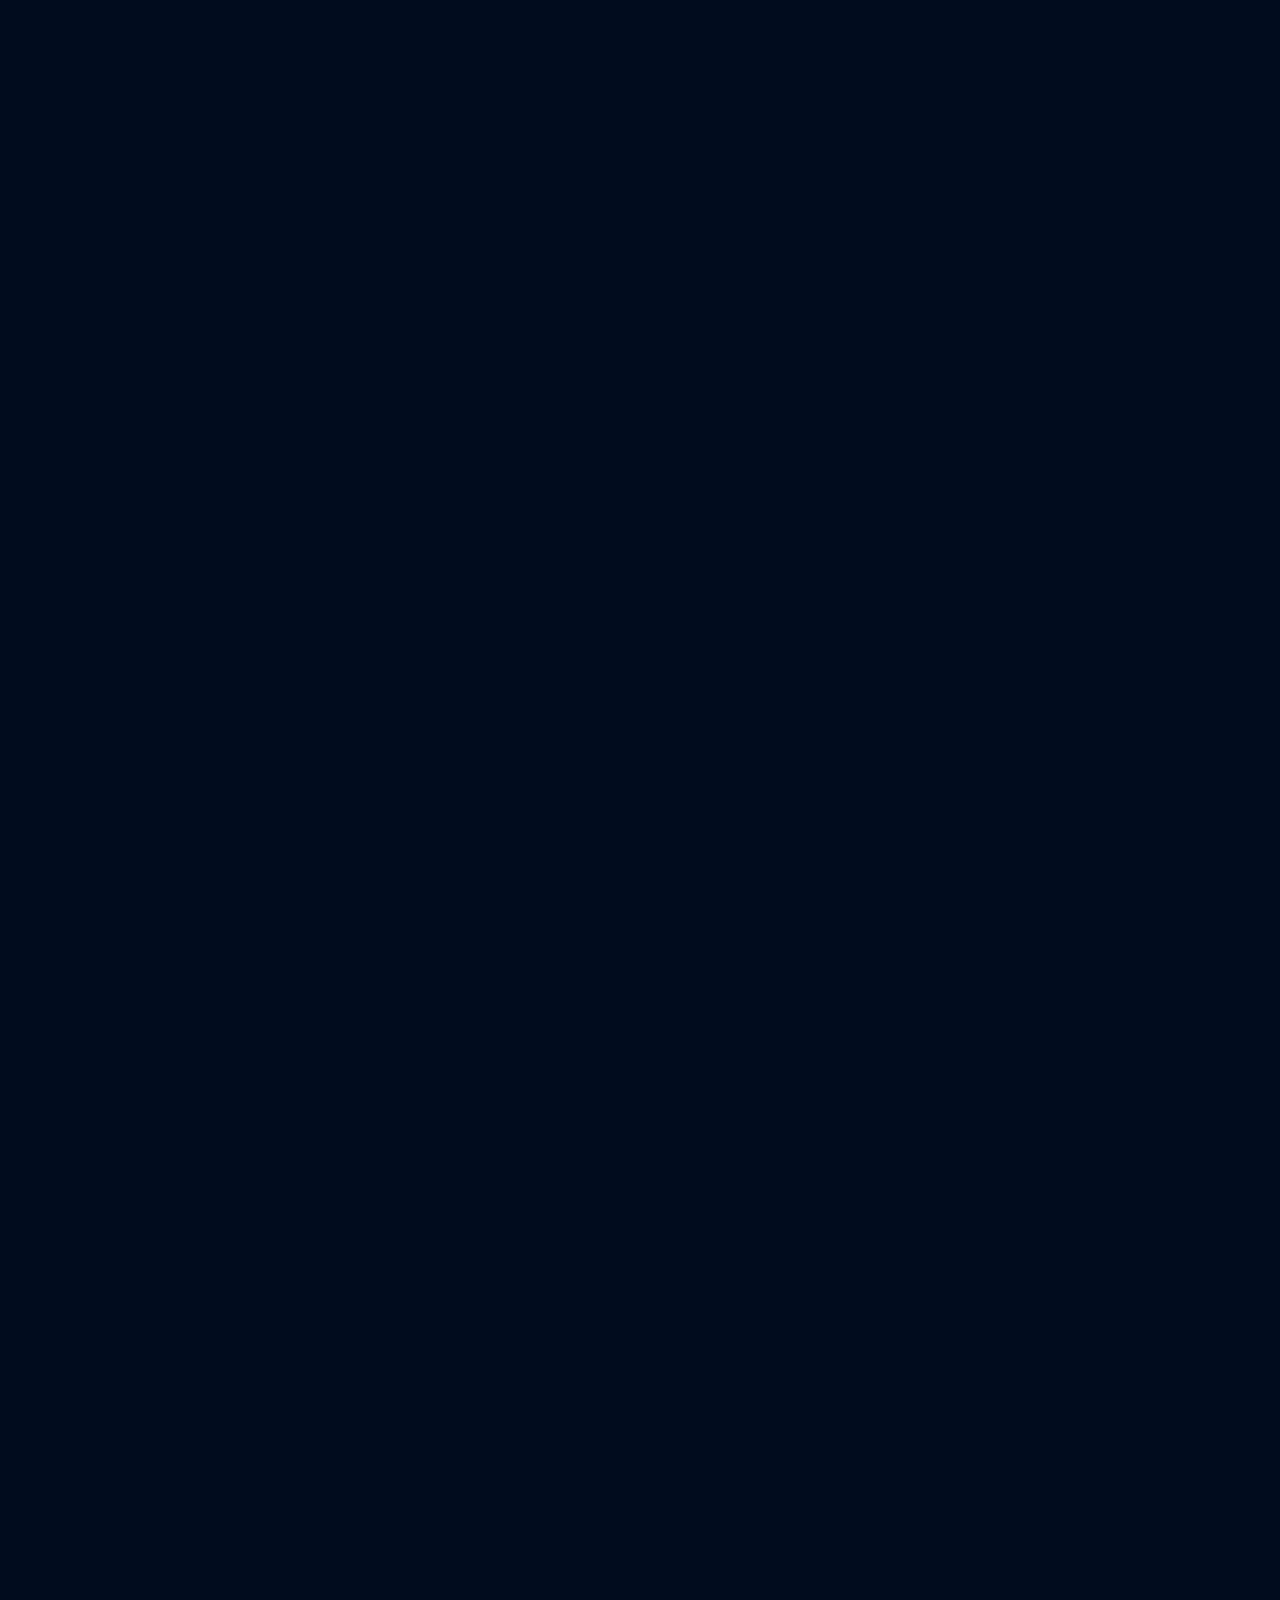
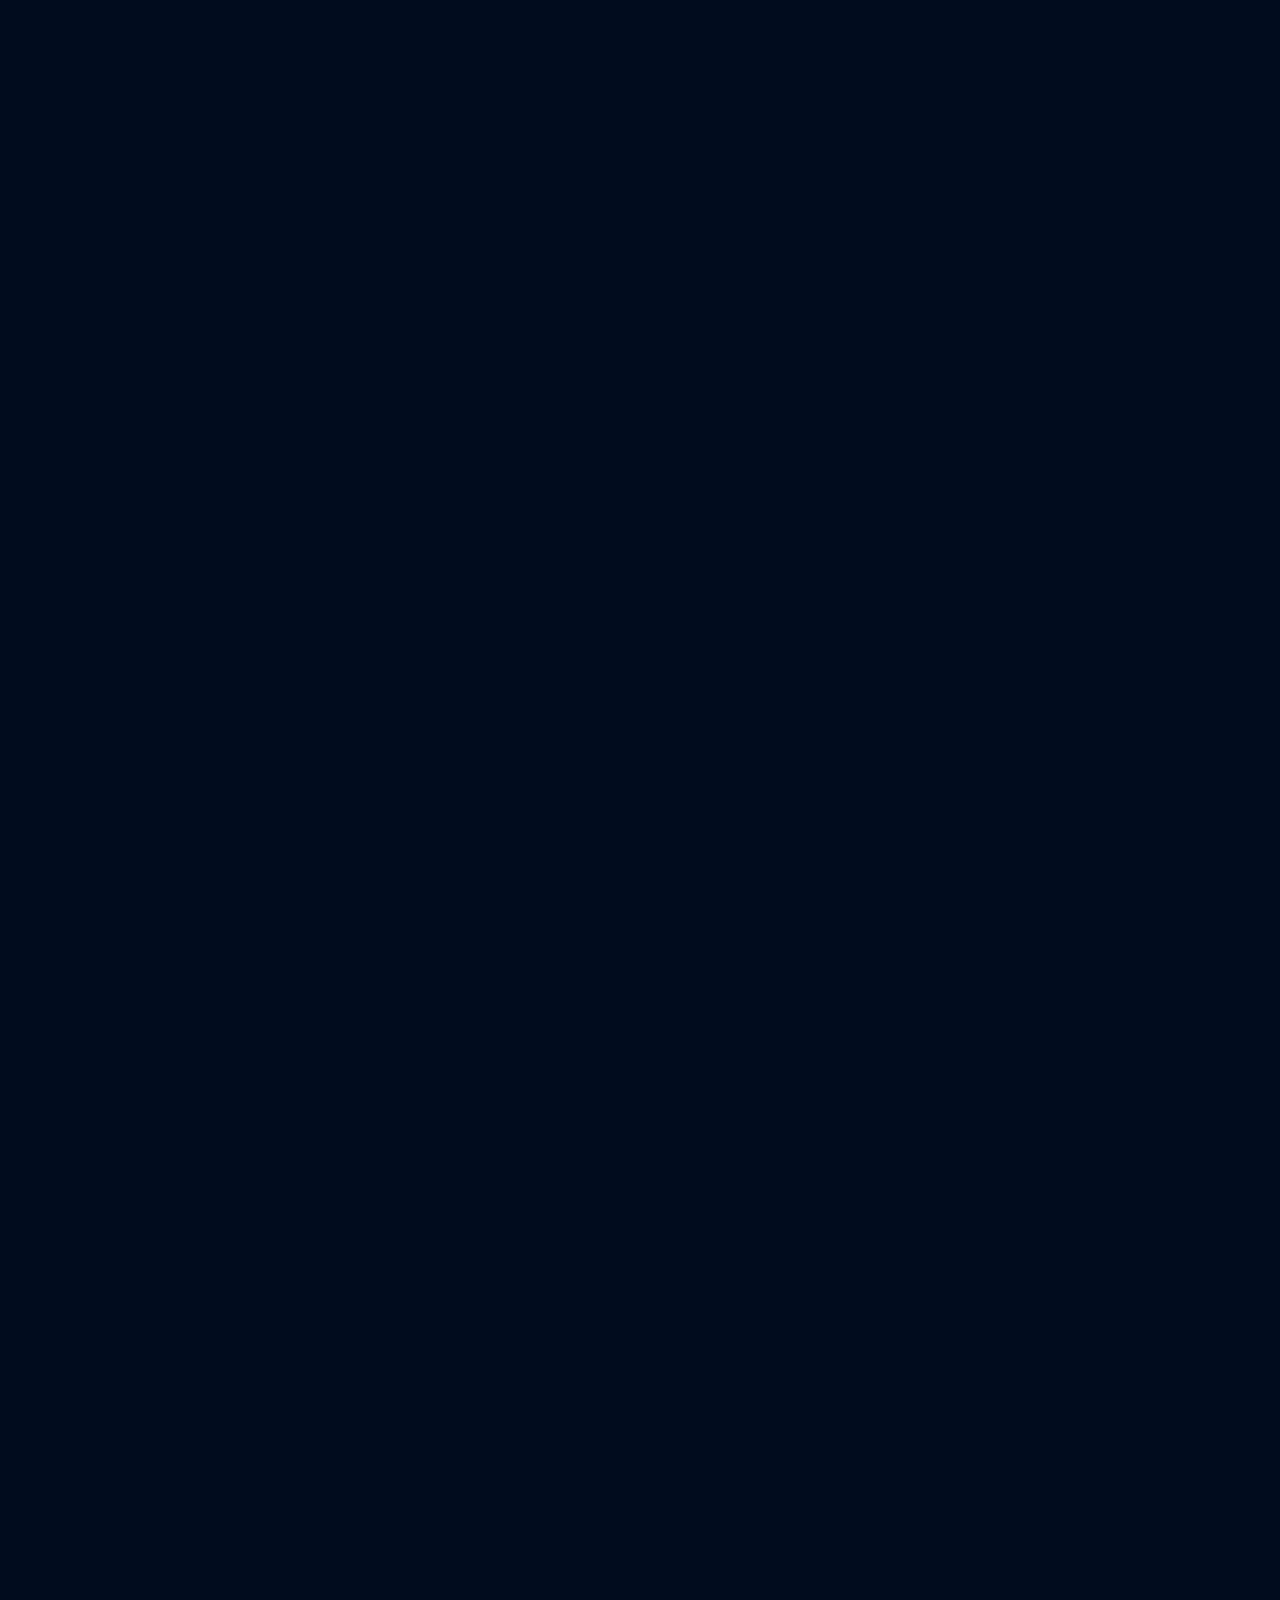
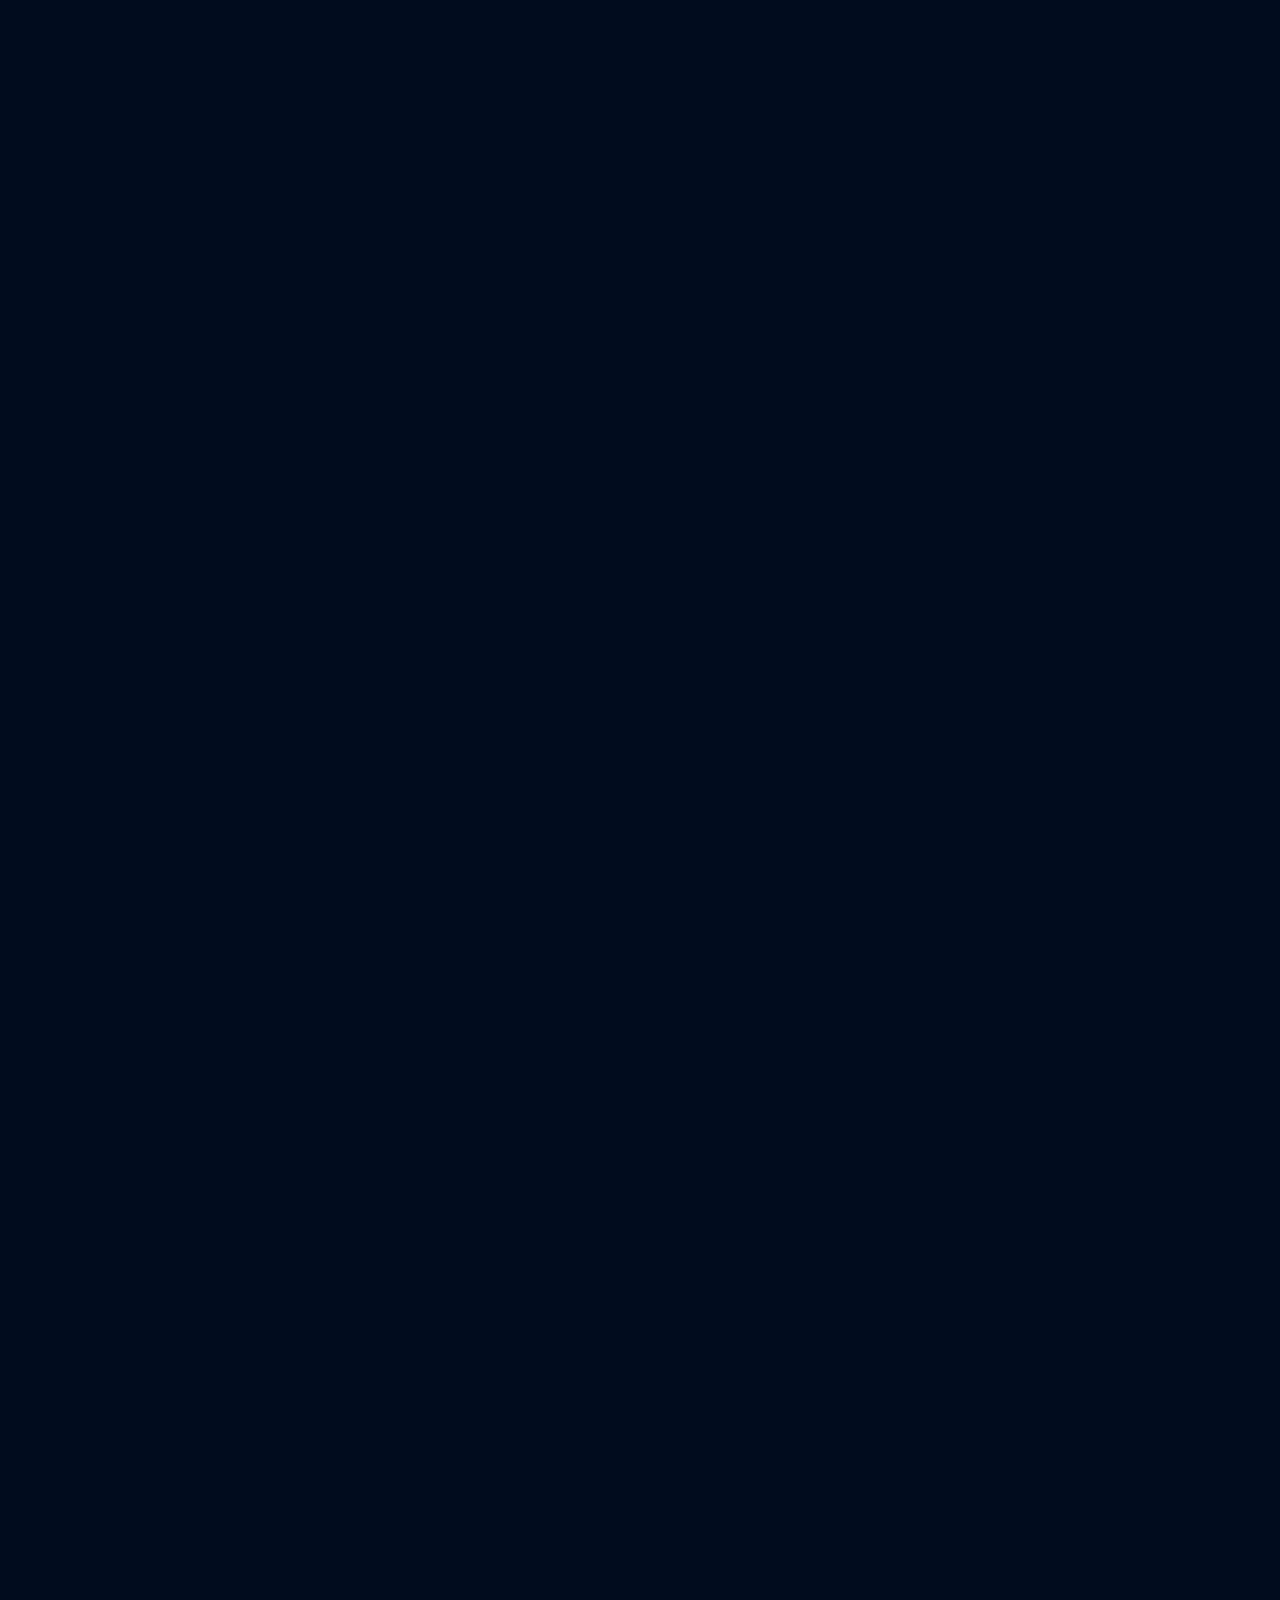
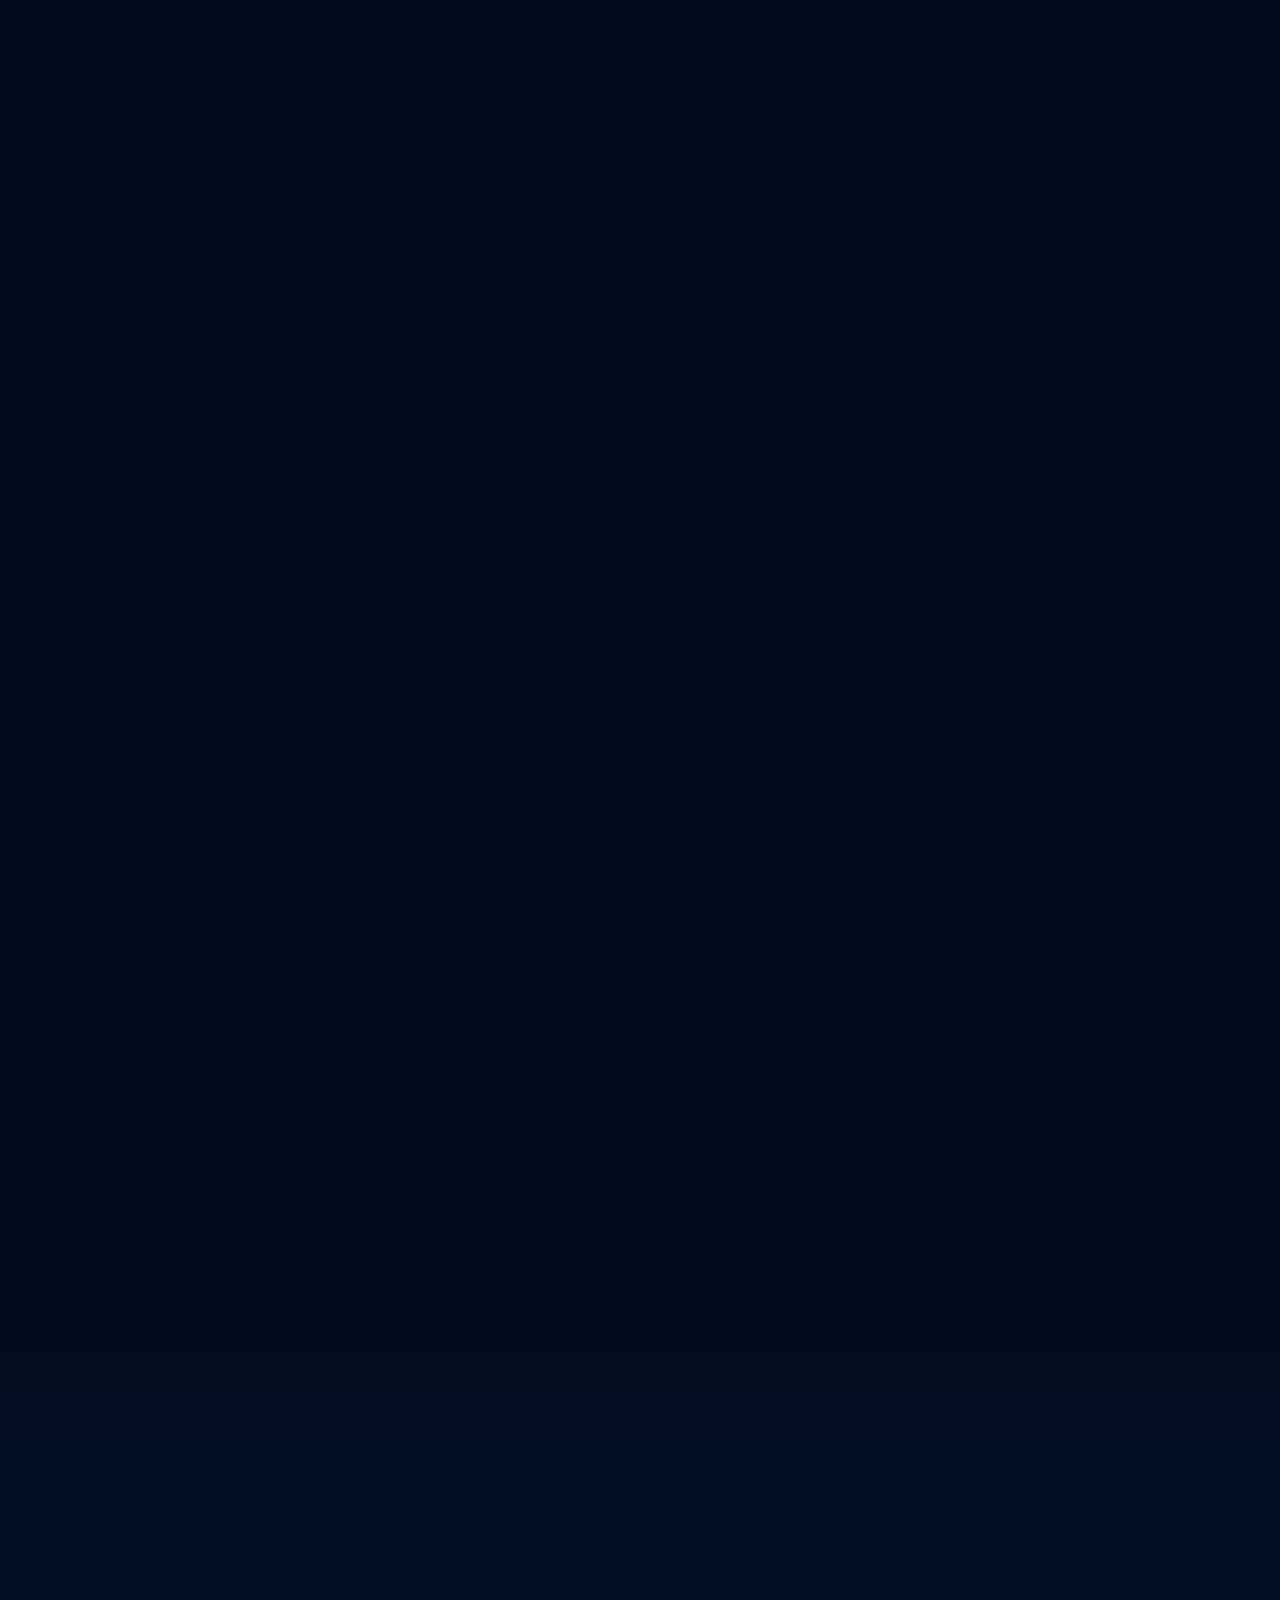
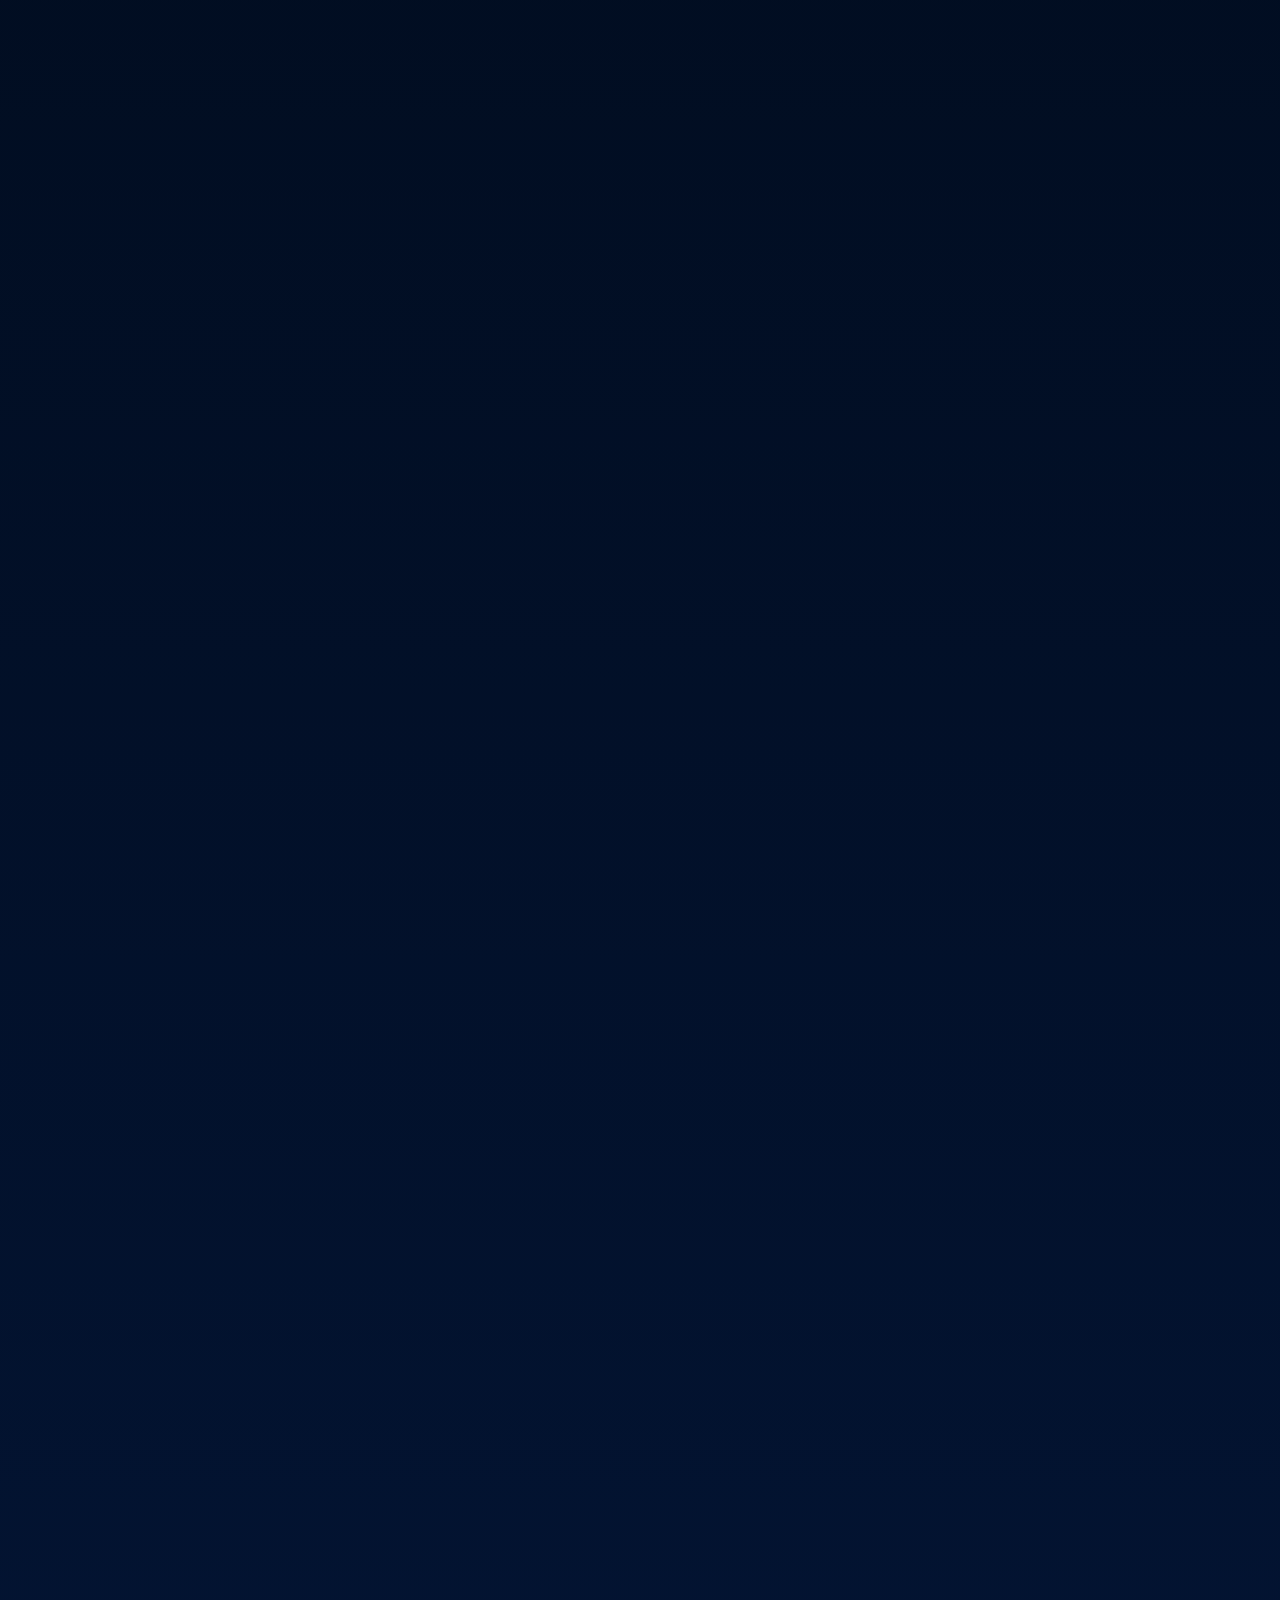
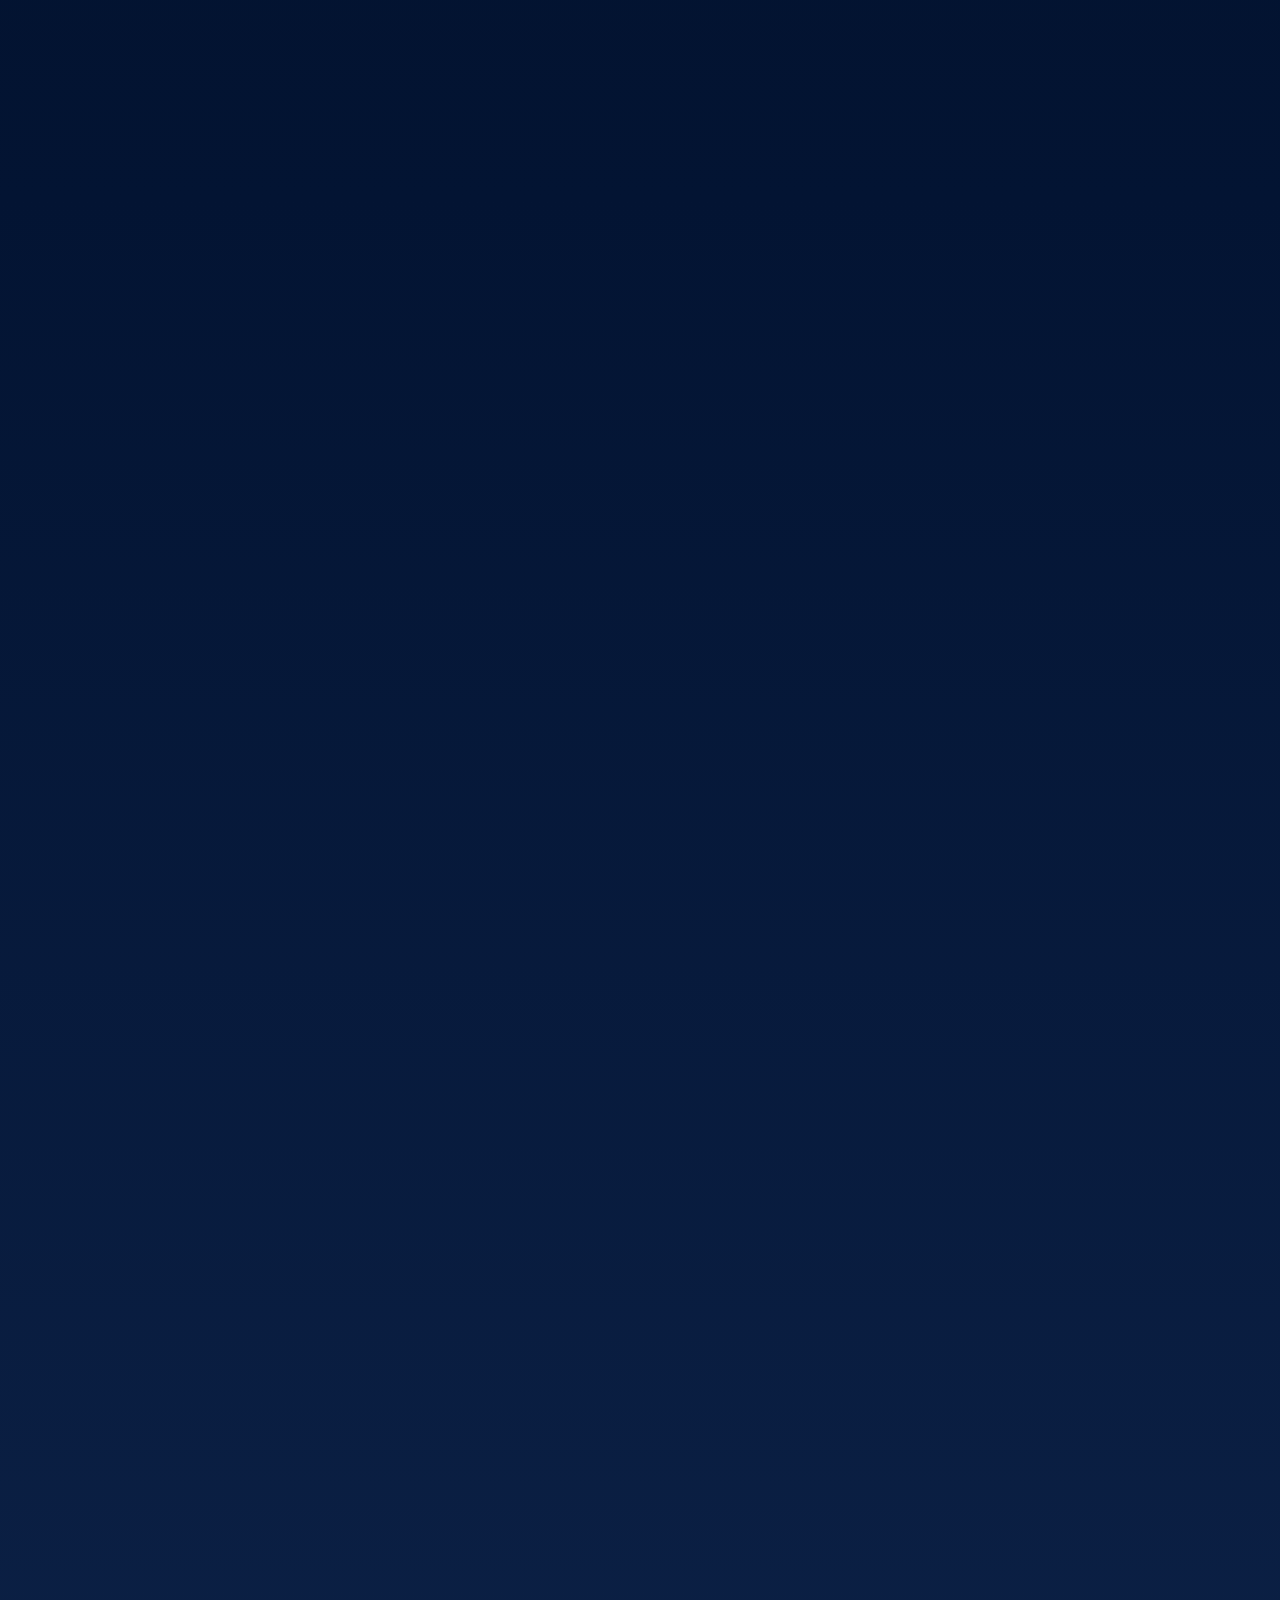
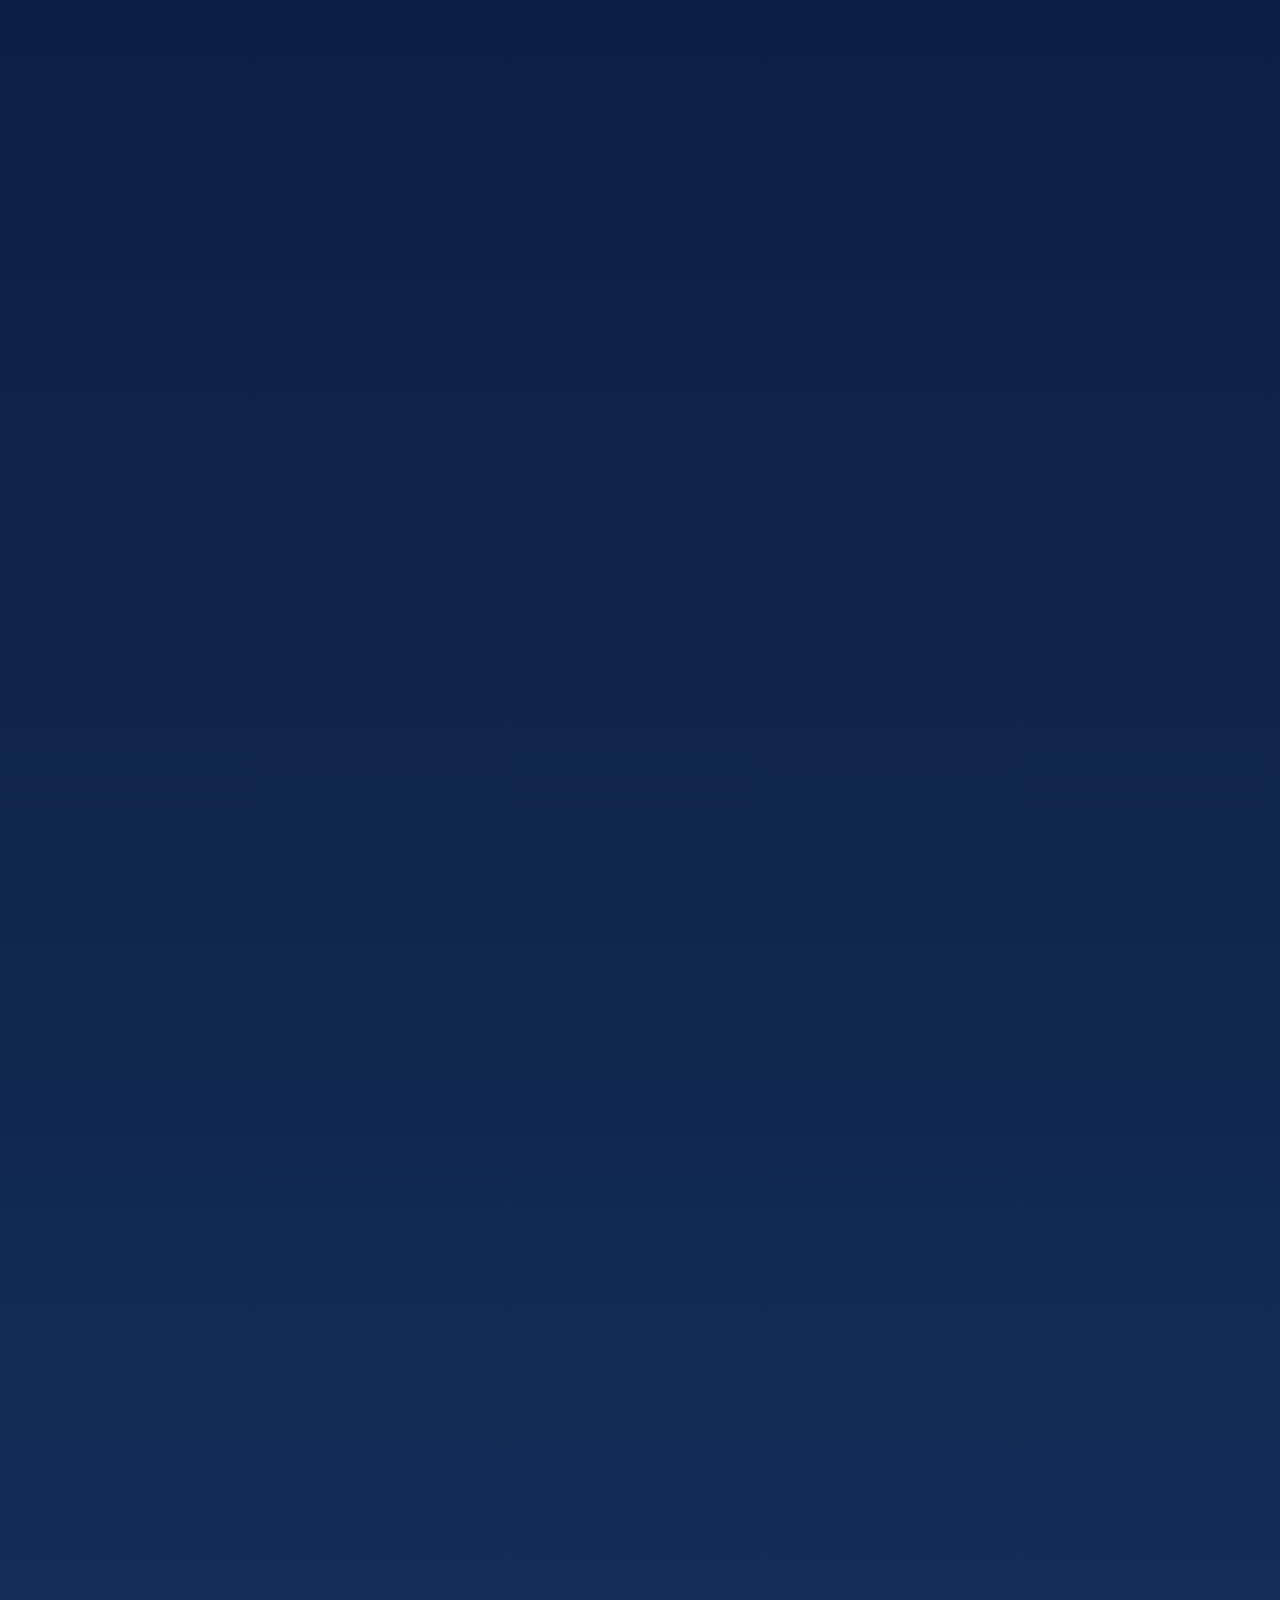
==== commit 4993d1e7: "Basis text animaties En maanbug fix." ====
--- a/Project_Space_Final/Project_Space_Final/index.html
+++ b/Project_Space_Final/Project_Space_Final/index.html
@@ -20,10 +20,6 @@
     <script src="src/js/foreign_scripts/greensock/uncompressed/plugins/ScrollToPlugin.js"></script>
 
     <script src="src/js/foreign_scripts/modernizr.custom.min.js"></script>
-    <!--Scrollmagic-->
-    <!--<script src="src/js/foreign_scripts/scrollmagic/mobile/iscroll-probe.js"></script>
-    <script src="src/js/foreign_scripts/scrollmagic/jquery.scrollmagic.min.js"></script>
-    <script src="src/js/foreign_scripts/scrollmagic/jquery.scrollmagic.debug.js"></script>-->
     
     <!--Own Styles-->
     <link href="src/styles/space.css" rel="stylesheet" />
@@ -42,54 +38,117 @@
             <!--Bodem Om naar te navigeren bij opstarten-->
             <div id="bottom"></div>
 
-            
+
 
             <div id="content" class="wrap">
+                <div id="marsMessage">
+                    <span id="marsMessageTitle">Congratulations!</span>
+                    <br />
+                    <span>
+                        You are the first person to land on Mars, the fourth planet from the sun.
+                        Mars is 54.6 million kilometers apart from the Earth, so you’ve earned some rest!
+                    </span>
+                </div>
                 <object type="image/svg+xml" data="src/assets/svg/Mars_Surface.svg" id="marsSurface">
                     Your browser does not support SVG files.
                     Please update your browser...
                 </object>
 
+                <div id="moonMessage">
+                    <span id="moonMessageTitle">The first moon landing</span>
+                    <br />
+                    <span>
+                        On July 20, 1969, 500 million people were watching this event happen on TV:
+                        the Apollo 11 was the first manned spacecraft to safely reach and land on the moon.
+                        Neil Armstrong’s famous words are still embedded in people their memories:
+                        “This is one small step for a man, one giant leap for mankind.”
+                    </span>
+                </div>
                 <object type="image/svg+xml" data="src/assets/svg/Moon_Surface_Small.svg" id="moonSurface">
                     Your browser does not support SVG files.
                     Please update your browser...
                 </object>
 
+                <div id="monkeyMessage">
+                    <span>
+                        Several animals were launched into space before humans. These animals include primates. The first monkey astronaut was Albert, who sadly passed away in the process.
+                    </span>
+                </div>
                 <object type="image/svg+xml" data="src/assets/svg/Monkey.svg" id="monkey">
                     Your browser does not support SVG files.
                     Please update your browser...
                 </object>
 
+
+                <div id="astronautMessage">
+                    <span>
+                        Yuri Gagarin, a Russian pilot, was the first human to journey into outer space. In 1961 he completed an orbit around the earth.
+                    </span>
+                </div>
                 <object type="image/svg+xml" data="src/assets/svg/Astronaut_Cable_Ship.svg" id="shipAndCable">
                     Your browser does not support SVG files.
                     Please update your browser...
                 </object>
                 <object type="image/svg+xml" data="src/assets/svg/Astronaut.svg" id="astronaut">
-                            Your browser does not support SVG files.
-                            Please update your browser...
+                    Your browser does not support SVG files.
+                    Please update your browser...
                 </object>
-                    
-                
+
+
+                <div id="sputnikMessage">
+                    <span id="sputnikMessageTitle">Oh, it’s the Sputnik 1!</span>
+                    <br />
+                    <span>
+                        This was the first satellite in space.
+                        It was launched in 1957 and since then thousands of satellites have been launched into orbit around the earth.
+                        They are used for numerous things: observing and exploring space, military ends and sending data from one to another point on earth.
+                    </span>
+                </div>
                 <object type="image/svg+xml" data="src/assets/svg/Sputnik1.svg" id="sputnik">
                     Your browser does not support SVG files.
                     Please update your browser...
                 </object>
+
+                <div id="issMessage">
+                    <span id="issMessageTitle">We’ve reached the ISS (International Space Station)</span>
+                    <br />
+                    <span>
+                        We’re 400 km away from the earth.
+                        ISS serves as a microgravity and space environment research laboratory in which crew members conduct experiments.
+                        We can take a break here before heading off to Mars.
+                    </span>
+                </div>
                 <object type="image/svg+xml" data="src/assets/svg/SpaceStation.svg" id="spaceStation">
                     Your browser does not support SVG files.
                     Please update your browser...
                 </object>
+
+
                 <div id="shuttleWrapper">
-                        <div id="shipShaker">
-                            <object type="image/svg+xml" data="src/assets/svg/Spaceship.svg" id="shuttle">
-                                Your browser does not support SVG files.
-                                Please update your browser...
-                            </object>
-                        </div>
+                    <div id="shipShaker">
+                        <object type="image/svg+xml" data="src/assets/svg/Spaceship.svg" id="shuttle">
+                            Your browser does not support SVG files.
+                            Please update your browser...
+                        </object>
+                    </div>
                 </div>
+
+                <div id="earthIntroMessage">
+                    <span id="earthIntroTitle">You are on Earth, Your home planet.</span>
+                    <br />
+                    <span>
+                        Your rocket is on a mission to Mars! I wonder what we'll see on the way
+                    </span>
+                </div>
+
+
                 <div id="earth"></div>
             </div>
         </div>
     </div>
+
+    <script src="src/js/foreign_scripts/jquery/Bigtext/jquery.smartresize.js"></script>
+    <script src="src/js/foreign_scripts/jquery/Bigtext/bigtext.js"></script>
     <script src="src/js/SamAnimationController.js"></script>
 </body>
 </html>
--- a/Project_Space_Final/Project_Space_Final/src/styles/space.css
+++ b/Project_Space_Final/Project_Space_Final/src/styles/space.css
@@ -61,6 +61,23 @@
   position: absolute;
   bottom: 0;
 }
+#earthIntroMessage {
+  position: absolute;
+  z-index: 10;
+  width: 80%;
+  height: 10vh;
+  margin-left: 10vw;
+  margin-right: 10vw;
+  margin-top: 10vh;
+  color: whitesmoke;
+  -ms-word-wrap: hyphenate;
+  word-wrap: hyphenate;
+  opacity: 0;
+}
+#earthIntroMessage #earthIntroTitle {
+  font-size: 2em;
+  margin-bottom: 2vh;
+}
 #atmosphere {
   height: 4000px;
   width: 100vw;
@@ -102,6 +119,22 @@
   left: 60vw;
   top: -50vh;
 }
+#issMessage {
+  position: absolute;
+  z-index: 10;
+  width: 50vw;
+  height: 80vh;
+  margin-left: 10vw;
+  margin-top: 10vh;
+  color: whitesmoke;
+  -ms-word-wrap: hyphenate;
+  word-wrap: hyphenate;
+  opacity: 0;
+}
+#issMessage #issMessageTitle {
+  font-size: 2em;
+  margin-bottom: 20vh;
+}
 #sputnik {
   width: 25vw;
   height: 25vh;
@@ -109,6 +142,22 @@
   position: absolute;
   left: 17.5vw;
   top: -50vh;
+}
+#sputnikMessage {
+  position: absolute;
+  z-index: 10;
+  width: 50vw;
+  height: 80vh;
+  right: 10vw;
+  margin-top: 10vh;
+  color: whitesmoke;
+  -ms-word-wrap: hyphenate;
+  word-wrap: hyphenate;
+  opacity: 0;
+}
+#sputnikMessage #sputnikMessageTitle {
+  font-size: 2em;
+  margin-bottom: 20vh;
 }
 #shipAndCable {
   width: 28vw;
@@ -136,6 +185,18 @@
   -webkit-transform: scale(0, 0);
   transform: scale(0, 0);
 }
+#astronautMessage {
+  position: absolute;
+  z-index: 10;
+  width: 30vw;
+  height: 80vh;
+  right: 10vw;
+  margin-top: 20vh;
+  color: whitesmoke;
+  -ms-word-wrap: hyphenate;
+  word-wrap: hyphenate;
+  opacity: 0;
+}
 #monkey {
   width: 25vw;
   height: 25vh;
@@ -149,6 +210,18 @@
   -webkit-transform: scale(0, 0);
   transform: scale(0, 0);
 }
+#monkeyMessage {
+  position: absolute;
+  z-index: 10;
+  width: 30vw;
+  height: 50vh;
+  left: 10vw;
+  margin-top: 50vh;
+  color: whitesmoke;
+  -ms-word-wrap: hyphenate;
+  word-wrap: hyphenate;
+  opacity: 0;
+}
 #moonSurface {
   z-index: 10;
   width: 100vw;
@@ -156,11 +229,27 @@
   bottom: -50vh;
   left: 0;
 }
+#moonMessage {
+  position: absolute;
+  z-index: 10;
+  width: 50vw;
+  height: 80vh;
+  left: 10vw;
+  margin-top: 10vh;
+  color: whitesmoke;
+  -ms-word-wrap: hyphenate;
+  word-wrap: hyphenate;
+  opacity: 0;
+}
+#moonMessage #moonMessageTitle {
+  font-size: 2em;
+  margin-bottom: 20vh;
+}
 #marsSurface {
   z-index: 10;
   width: 100vw;
   position: absolute;
-  top: -50vh;
+  top: -70vh;
   left: 0;
   -moz-transform: rotateX(180deg);
   -ms-transform: rotateX(180deg);
@@ -168,6 +257,22 @@
   -webkit-transform: rotateX(180deg);
   transform: rotateX(180deg);
 }
+#marsMessage {
+  position: absolute;
+  z-index: 12;
+  width: 50vw;
+  height: 50vh;
+  left: 25vw;
+  margin-top: 75vh;
+  color: whitesmoke;
+  -ms-word-wrap: hyphenate;
+  word-wrap: hyphenate;
+  opacity: 0;
+}
+#marsMessage #marsMessageTitle {
+  font-size: 5em;
+  margin-bottom: 20vw;
+}
 .hidden {
   display: none;
 }
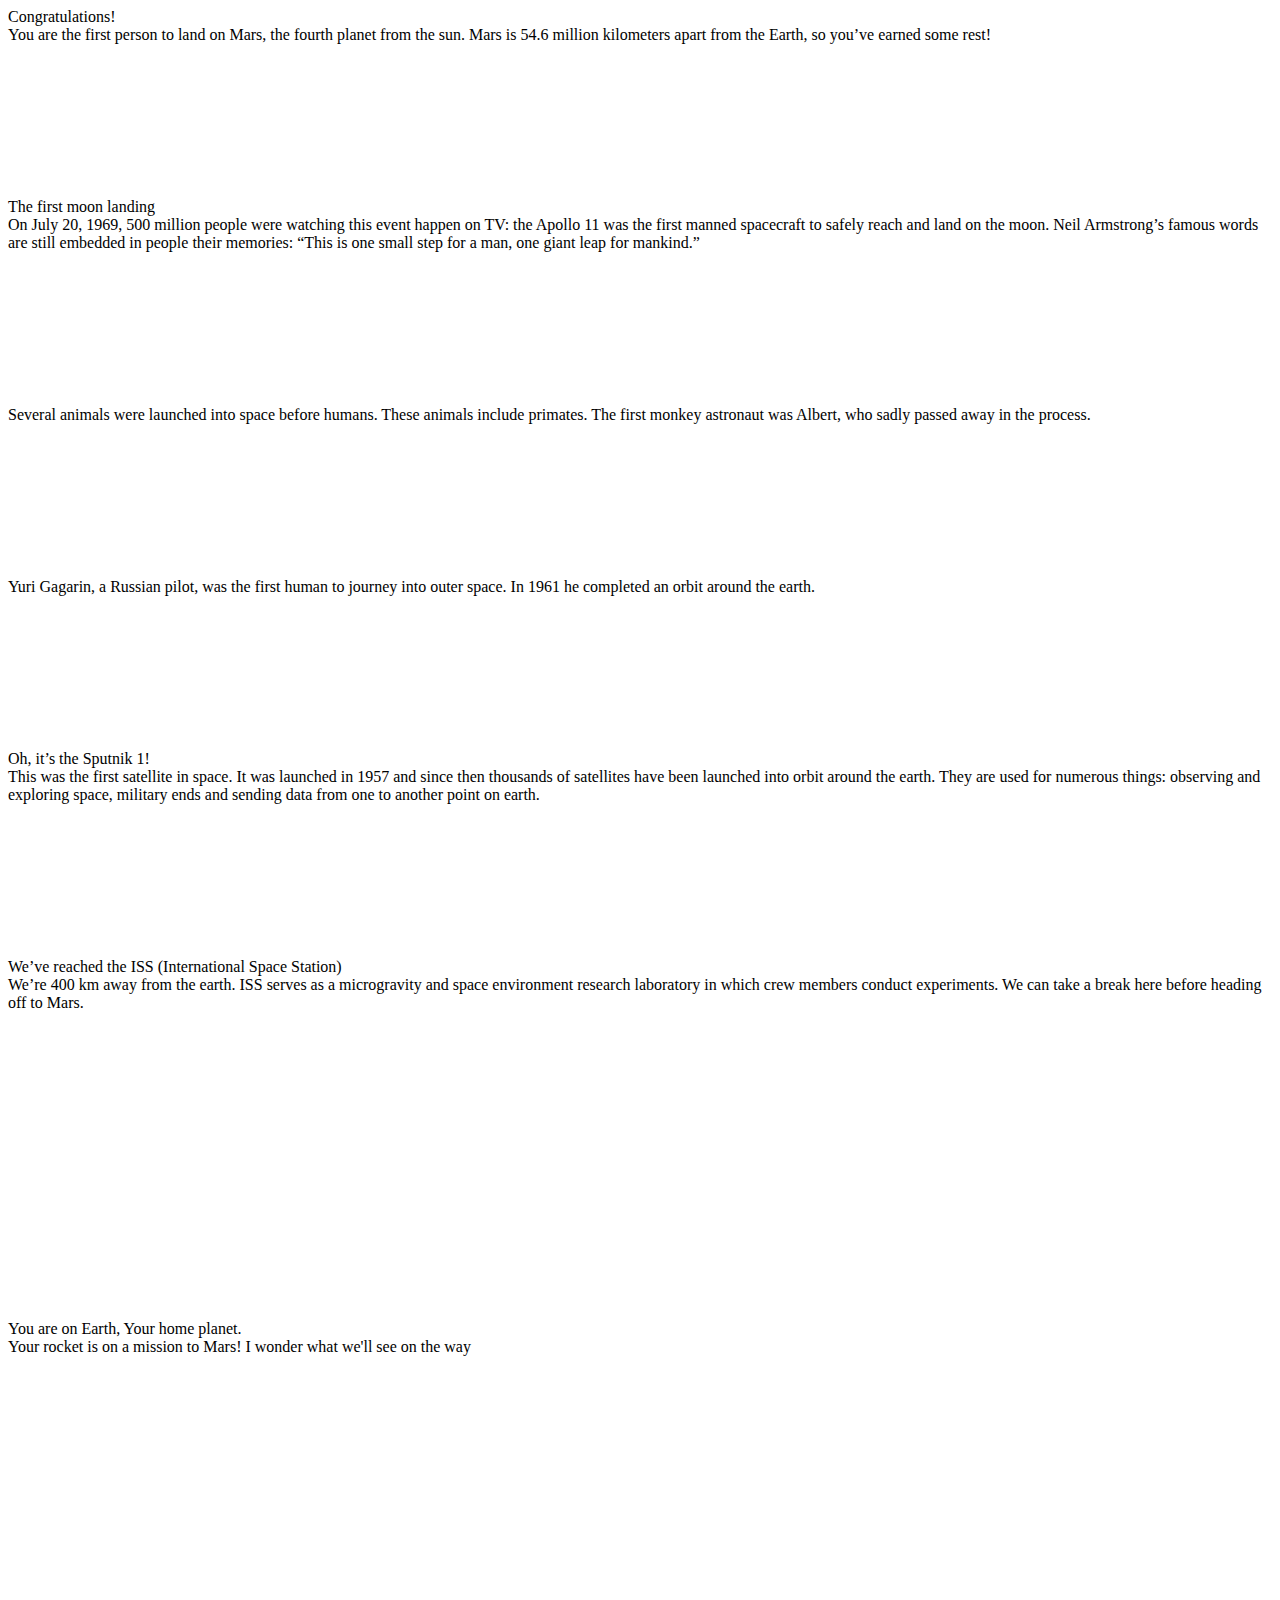
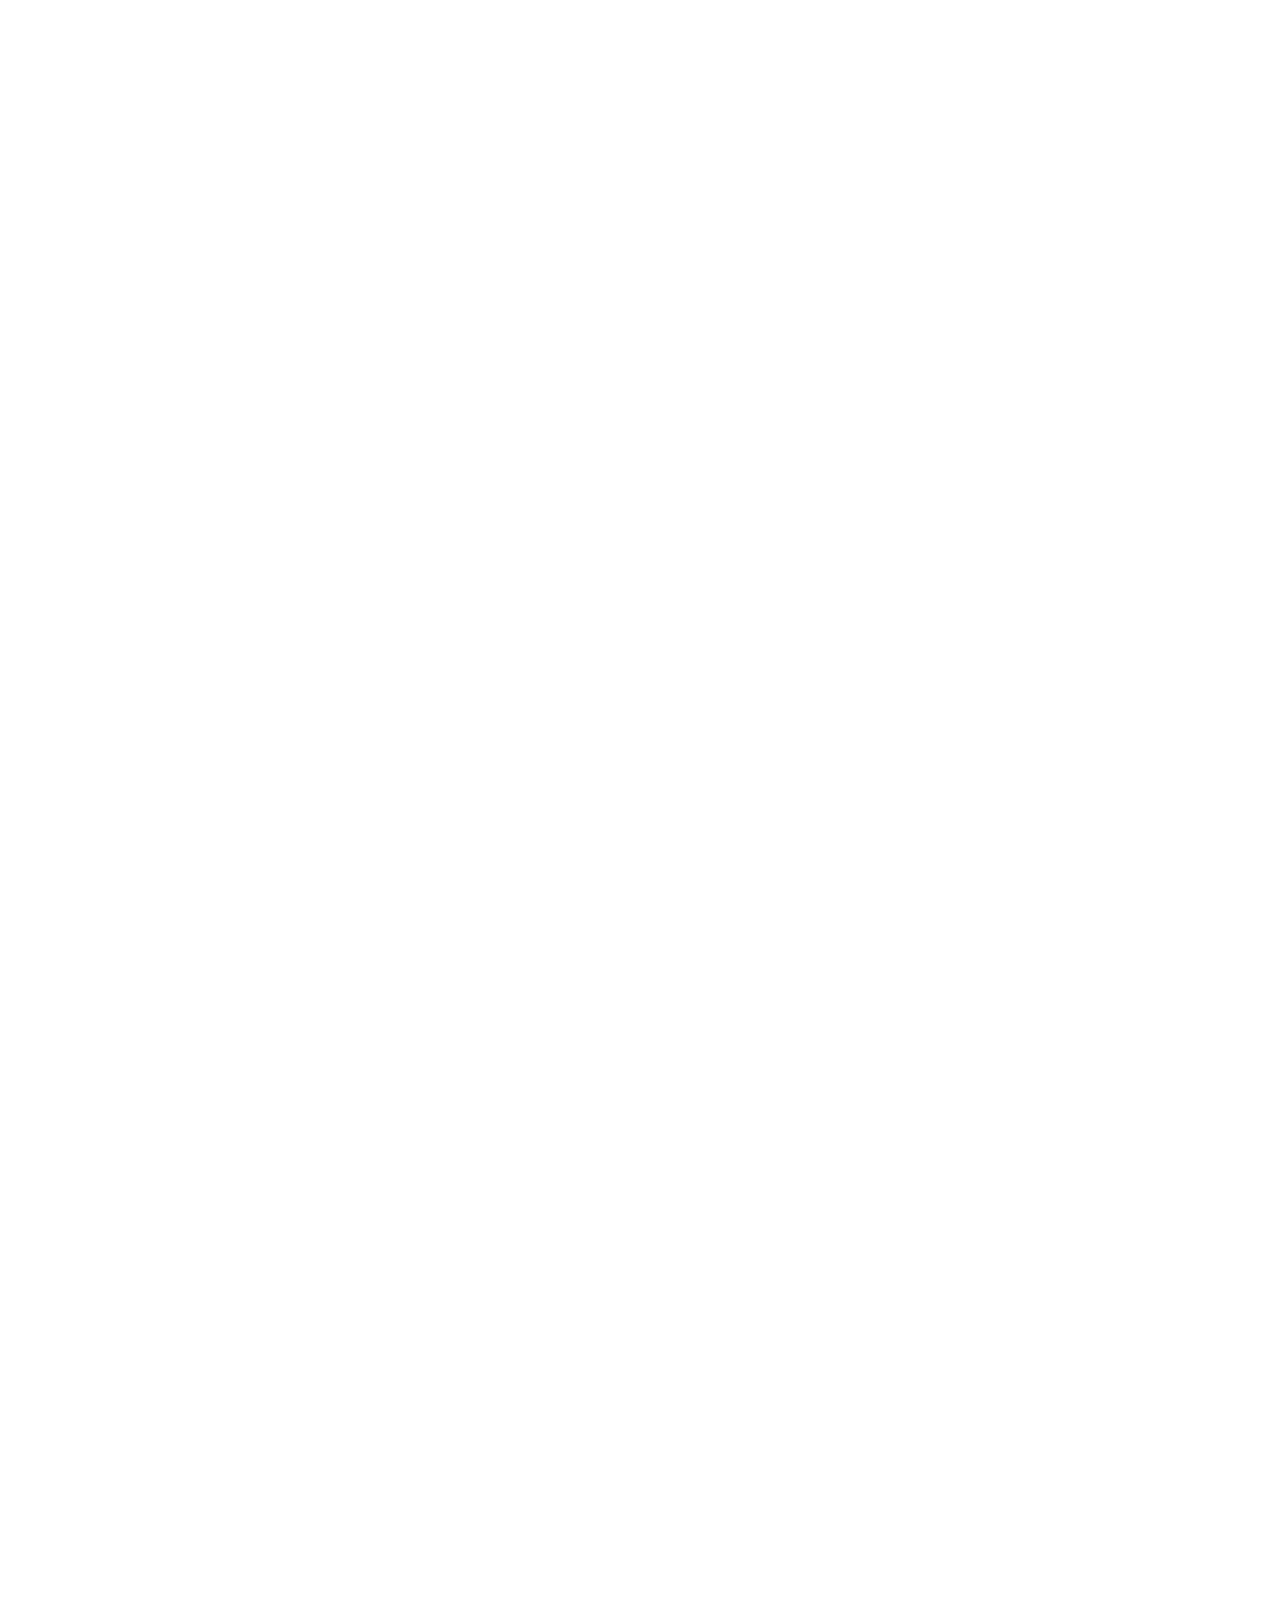
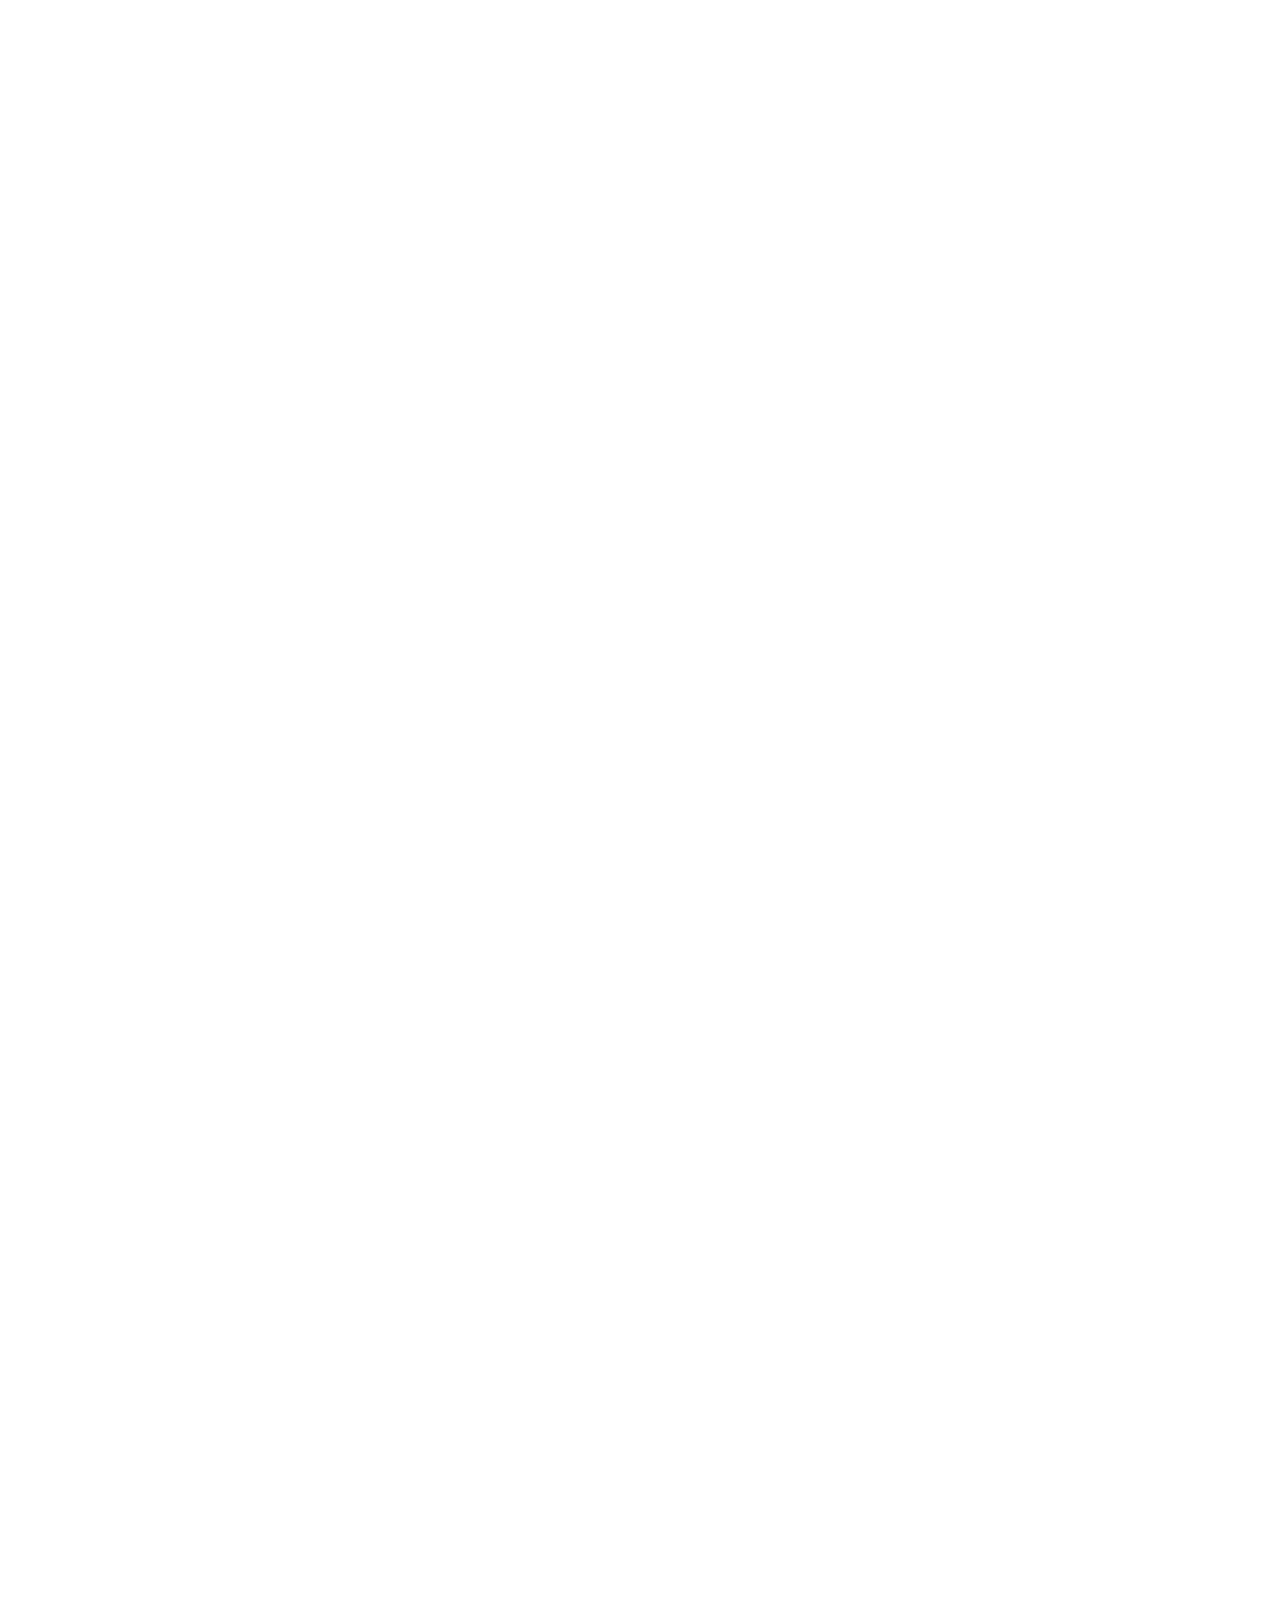
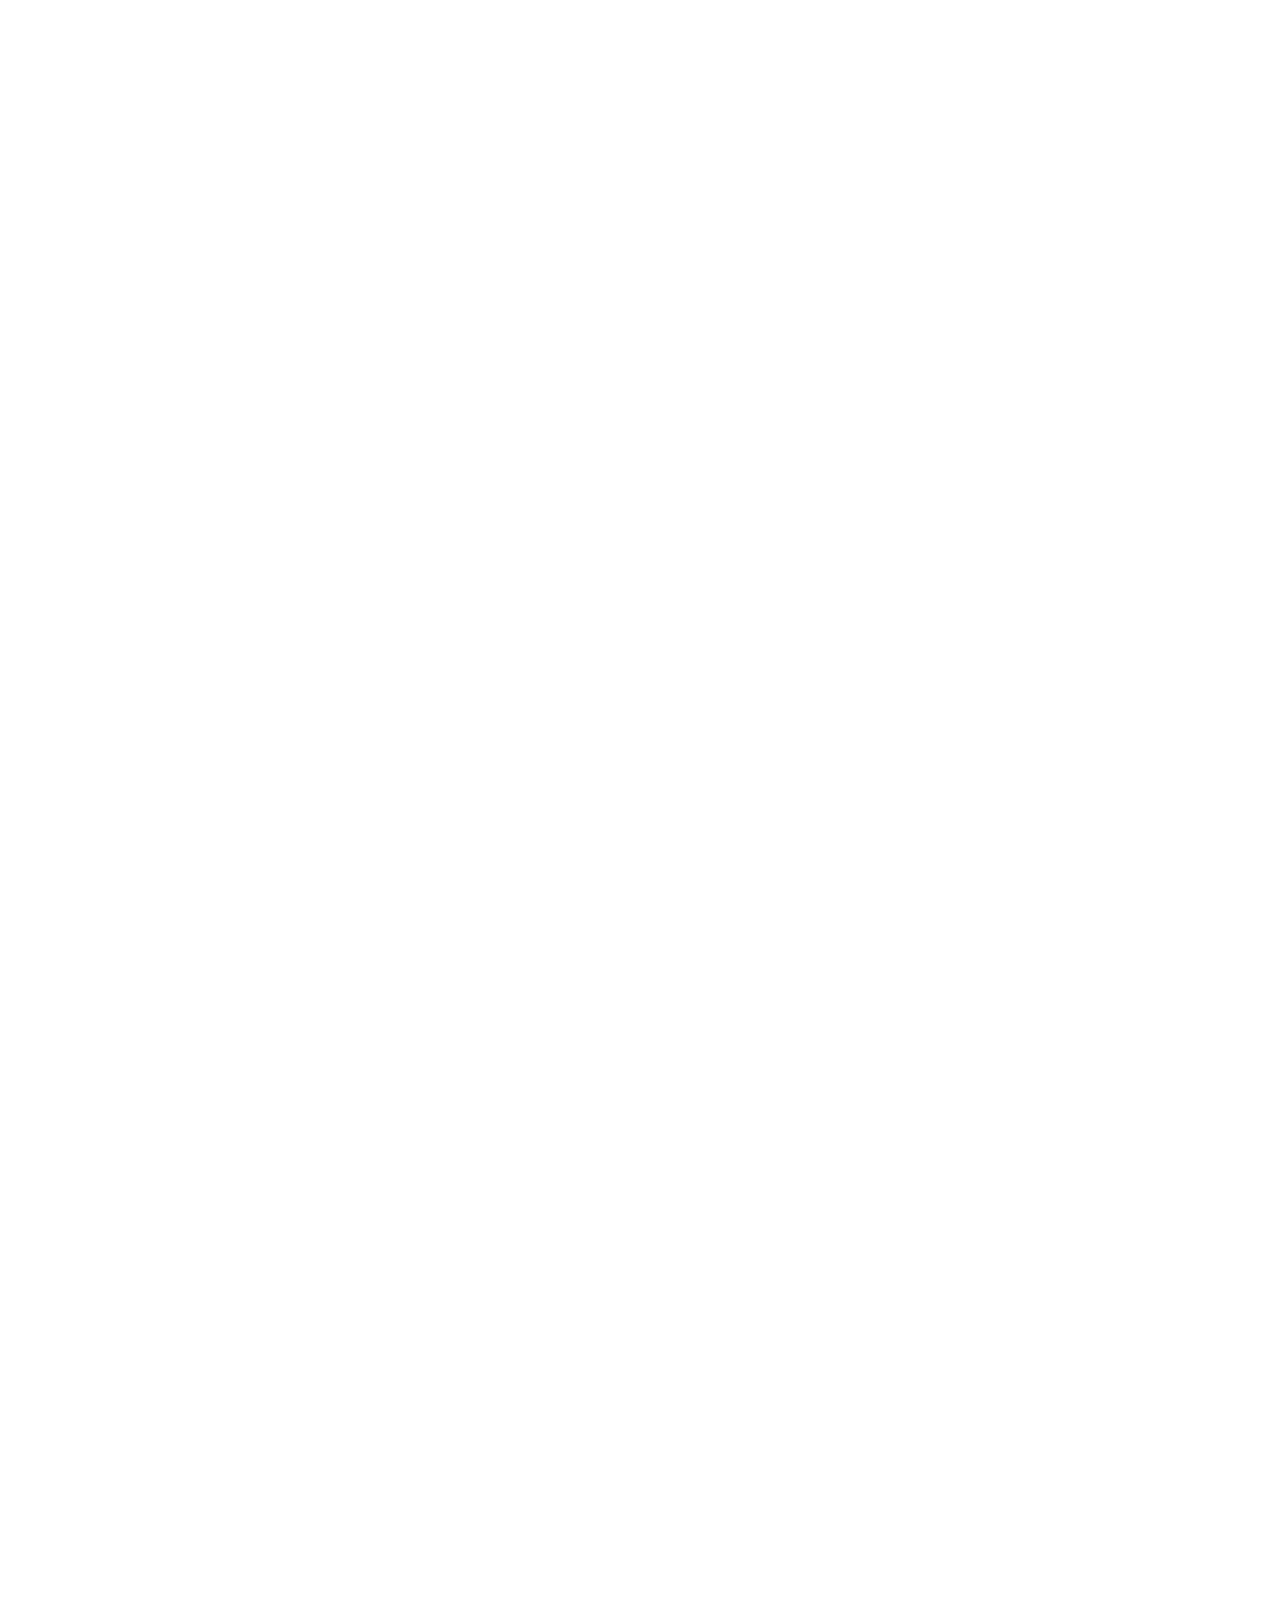
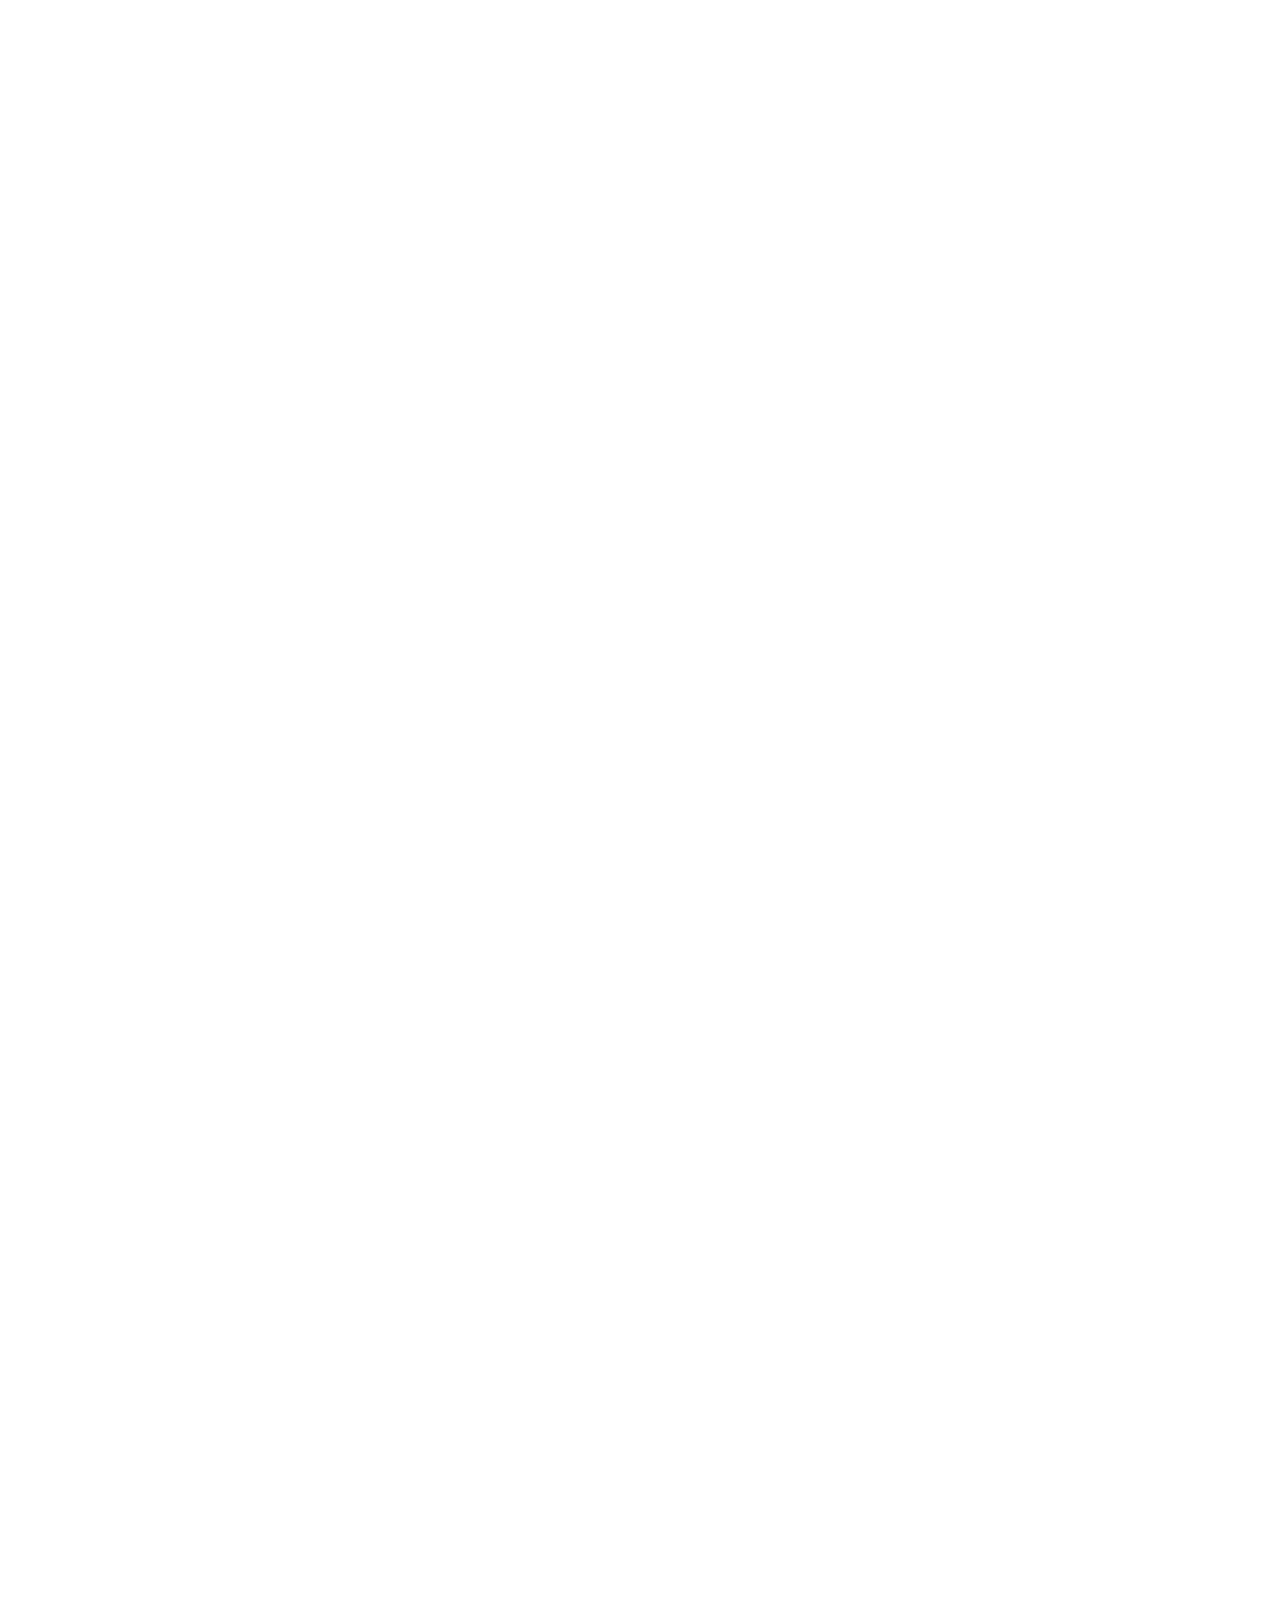
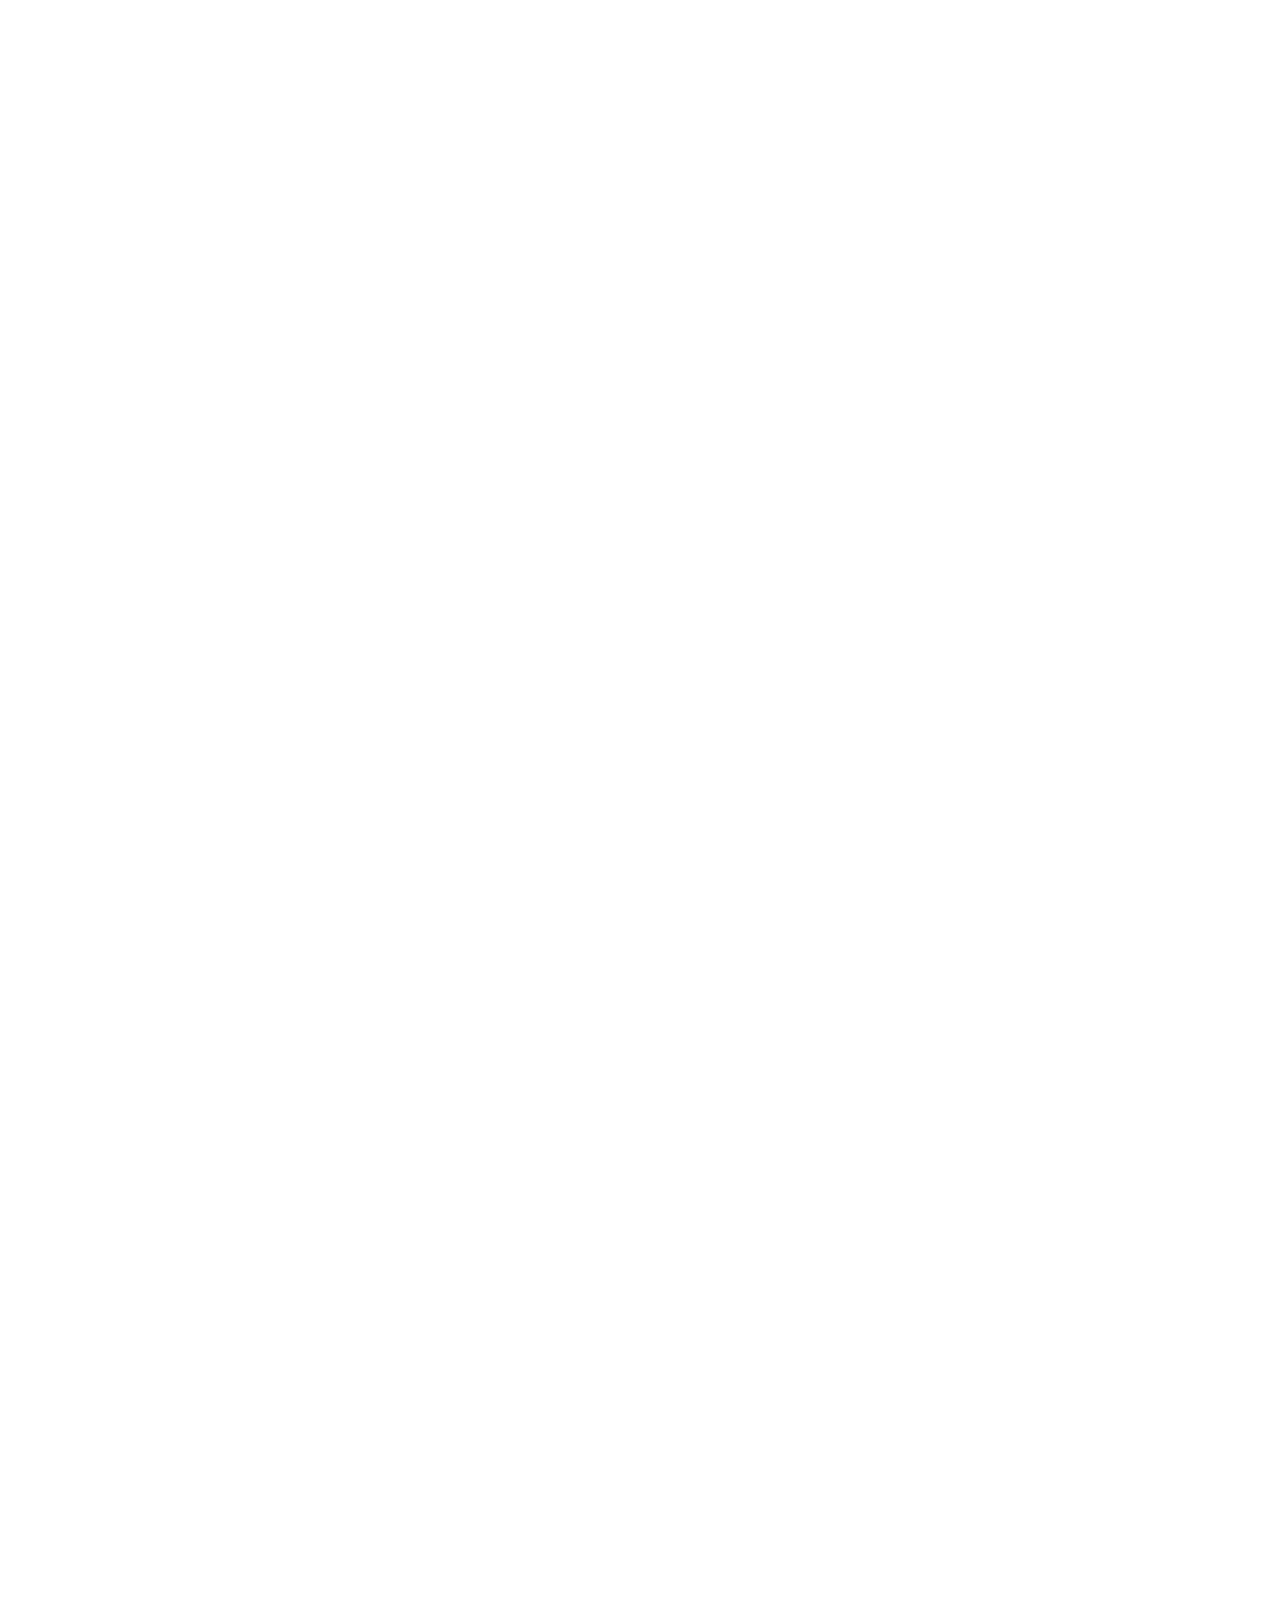
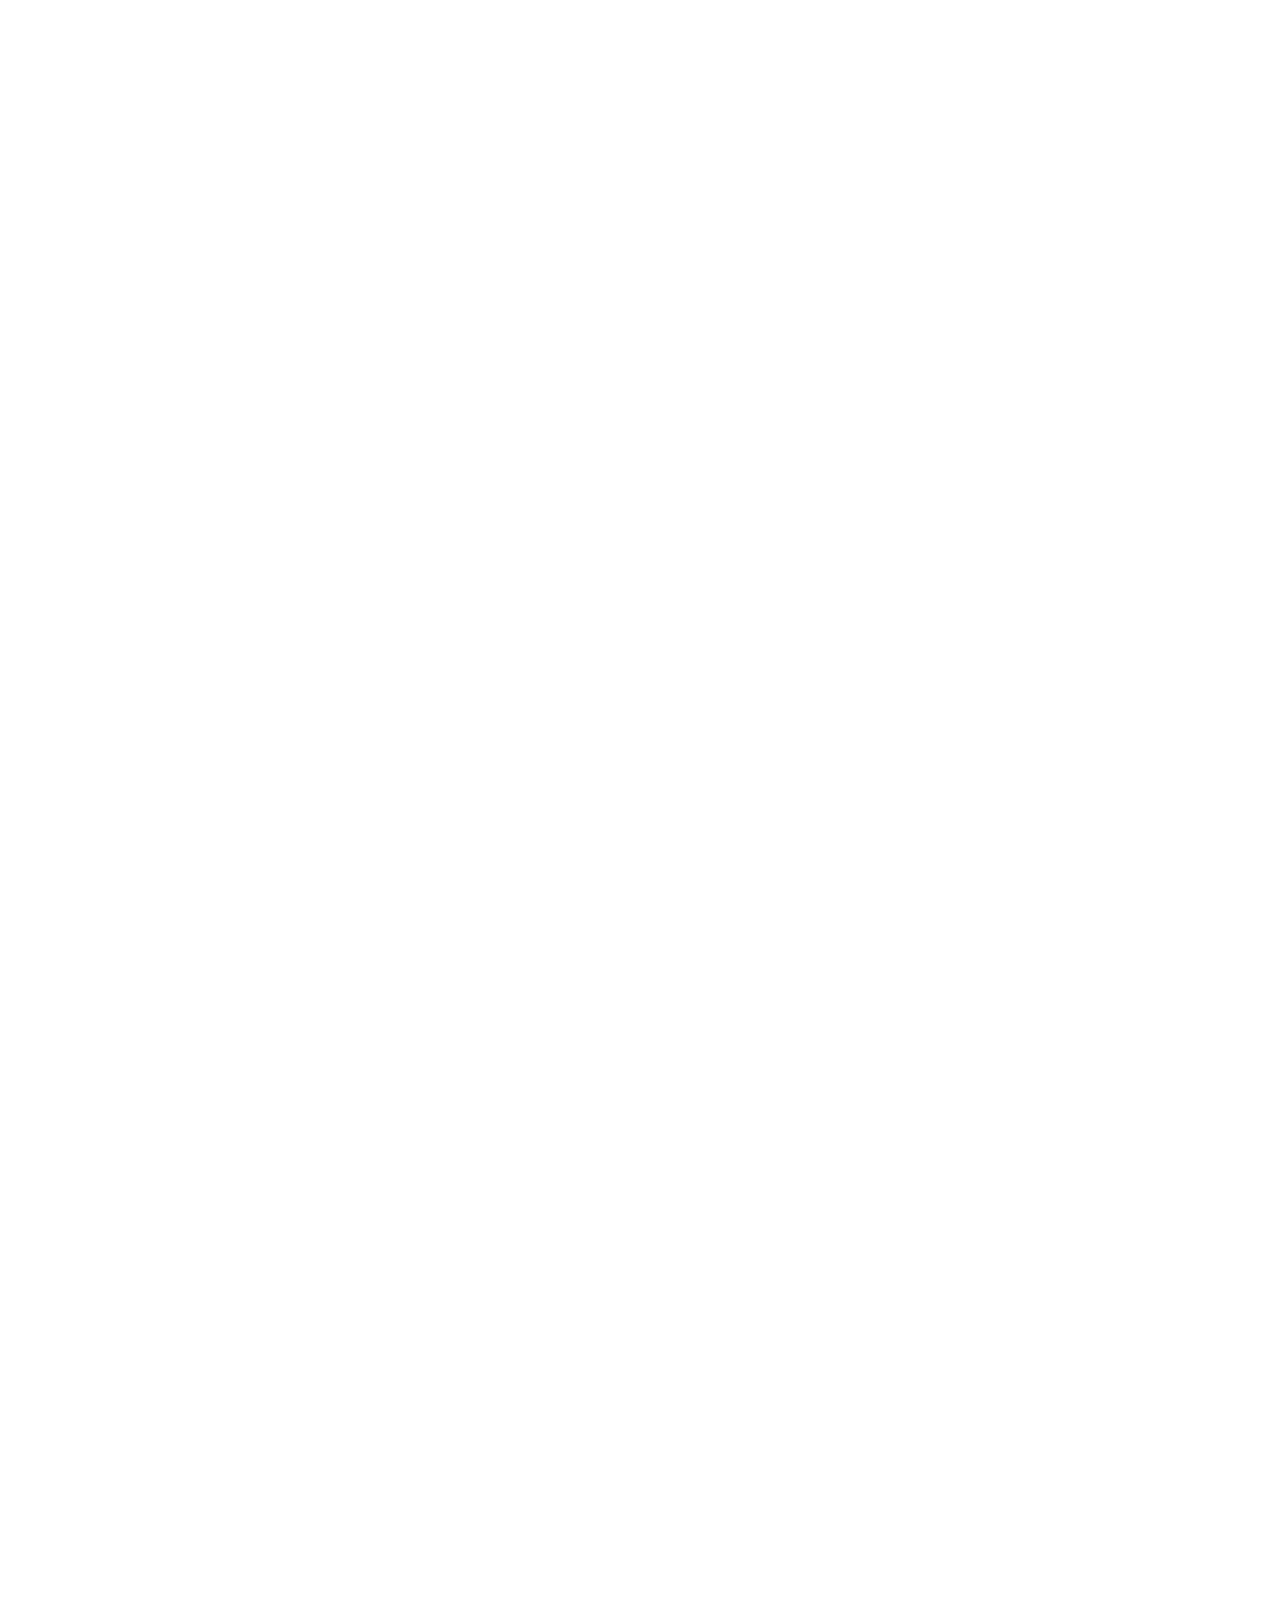
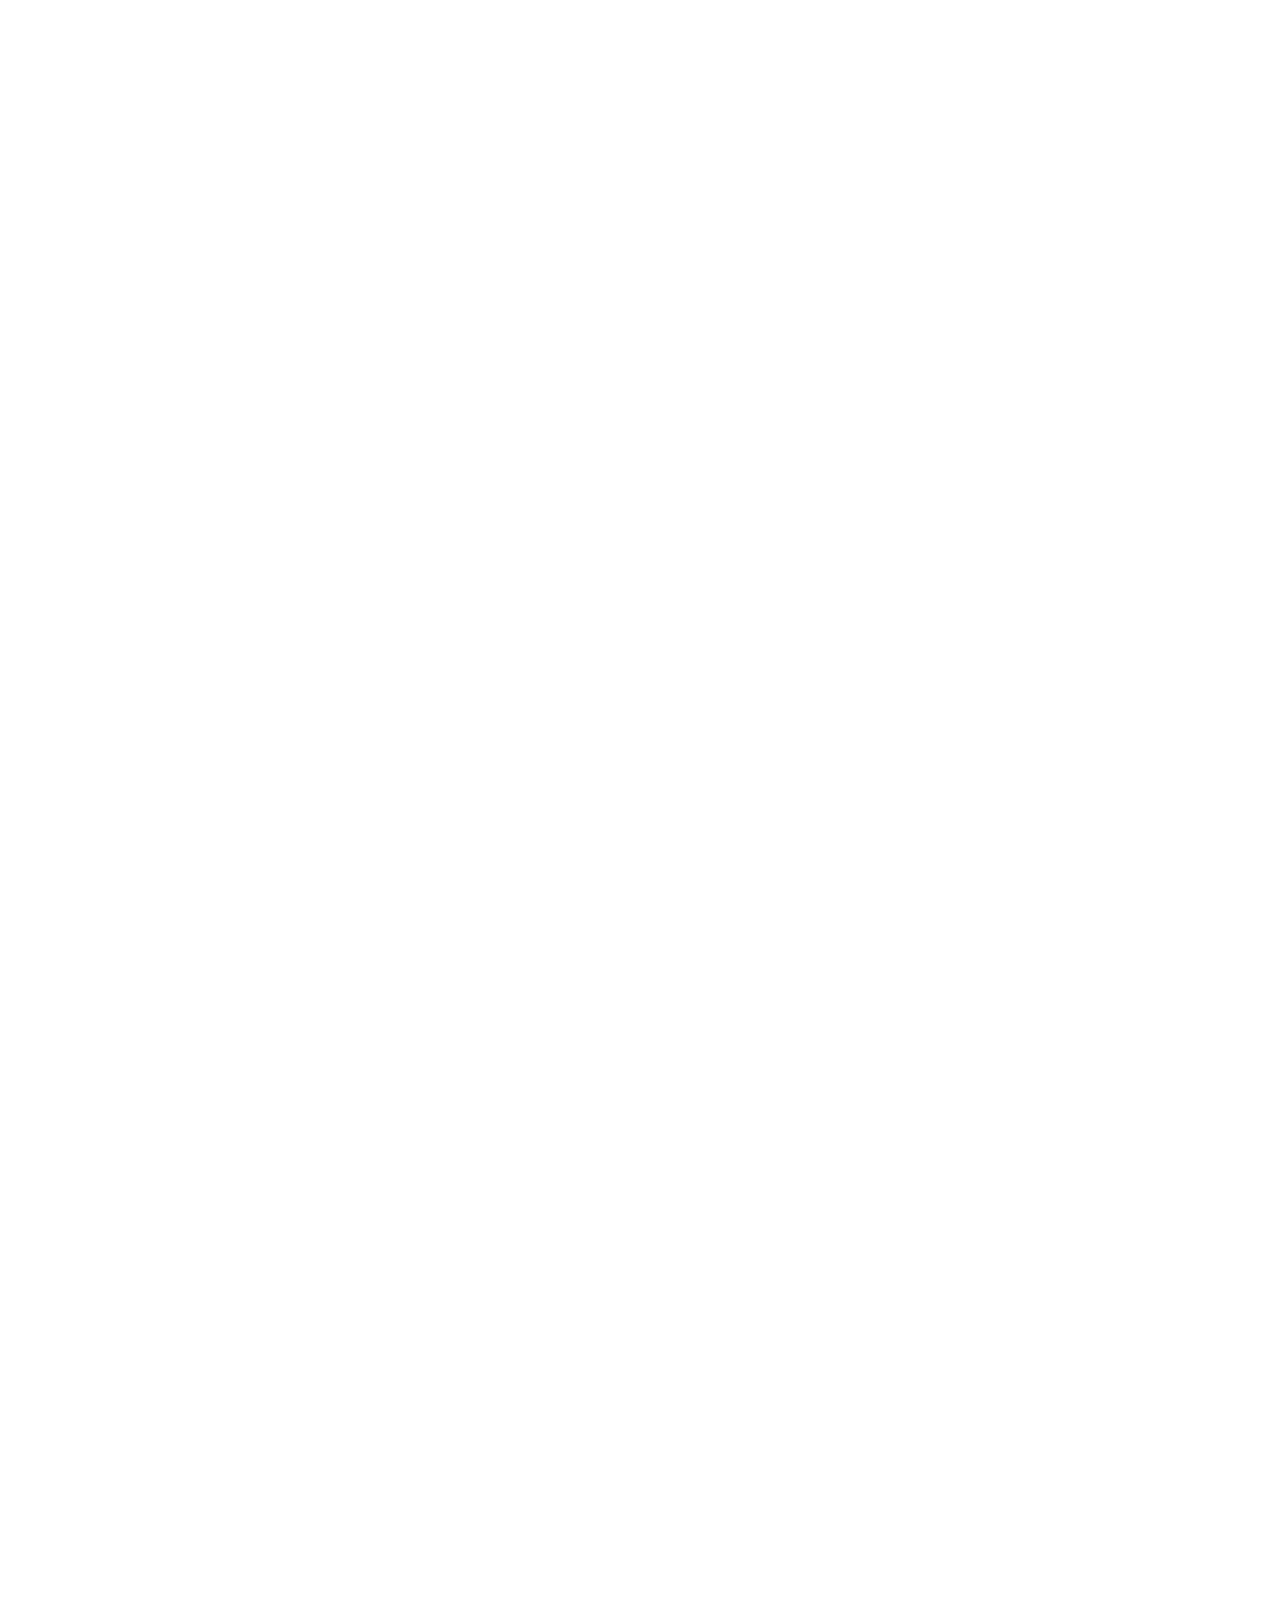
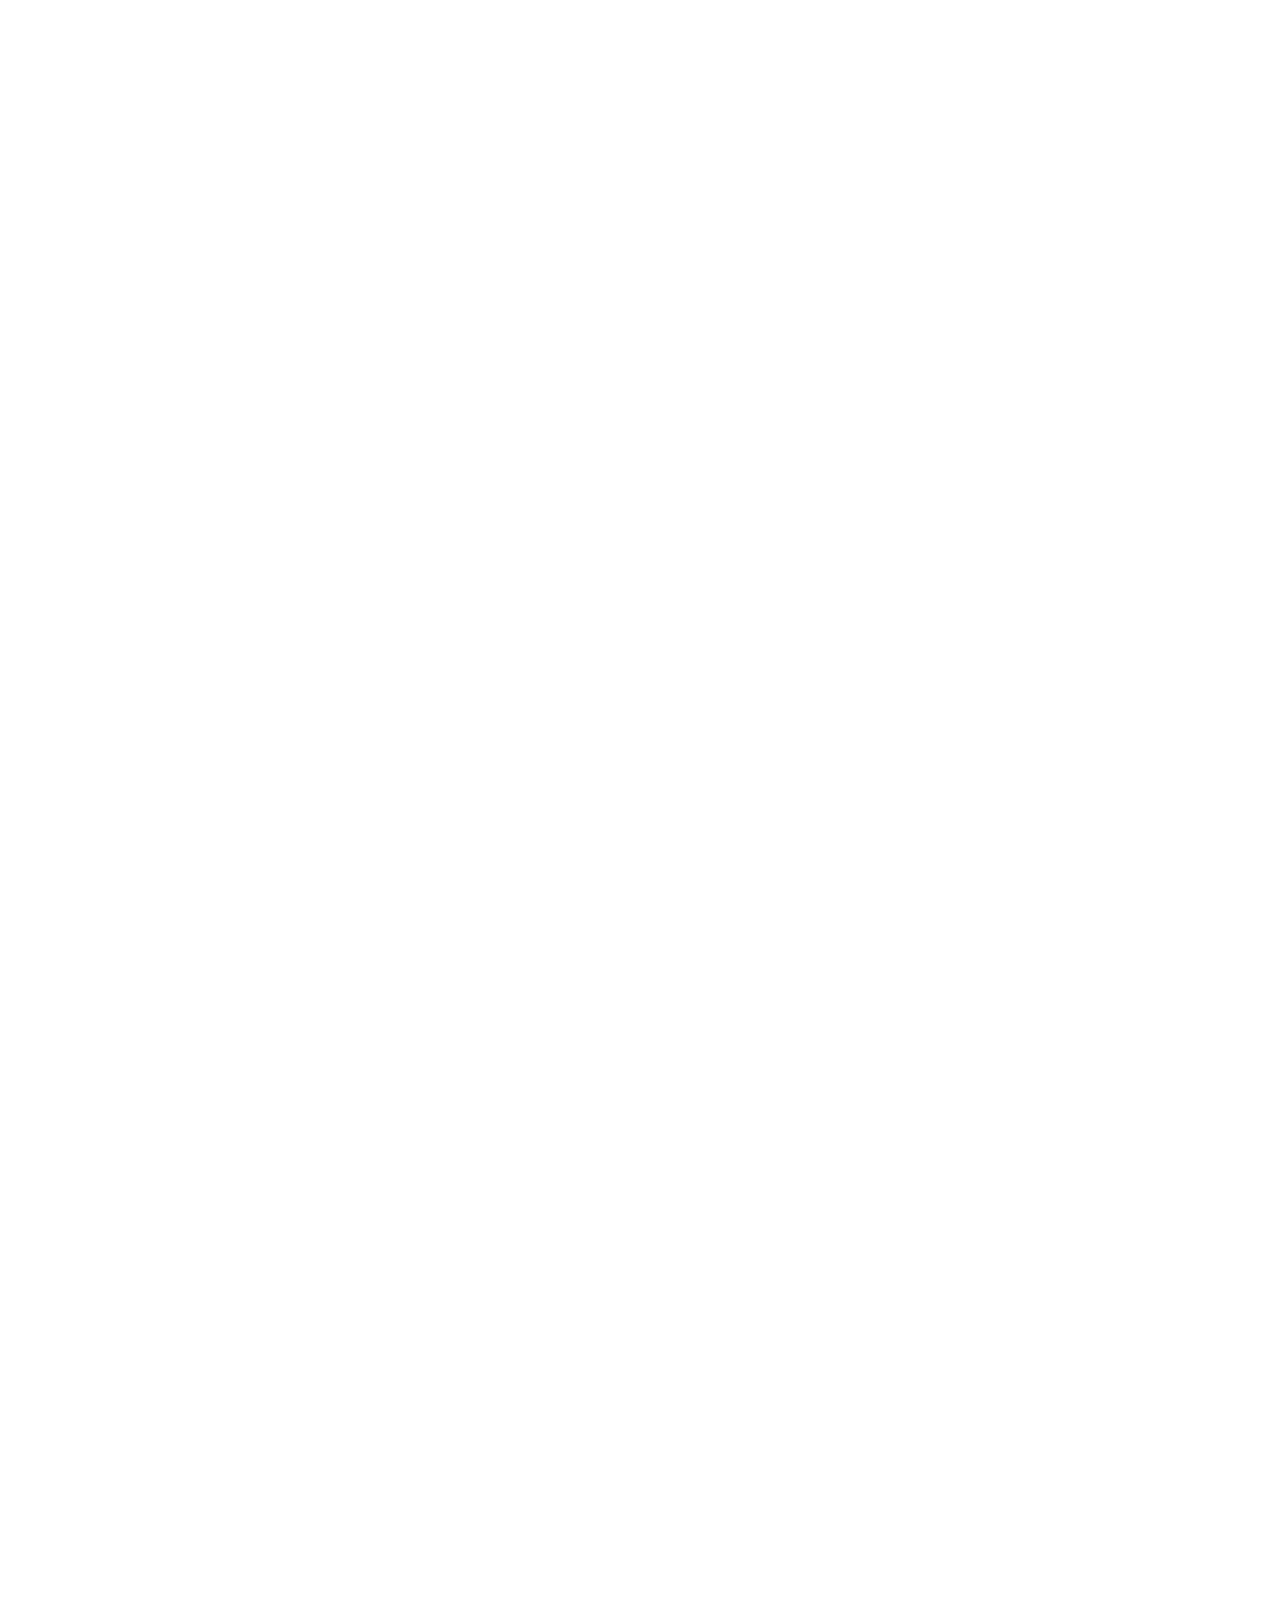
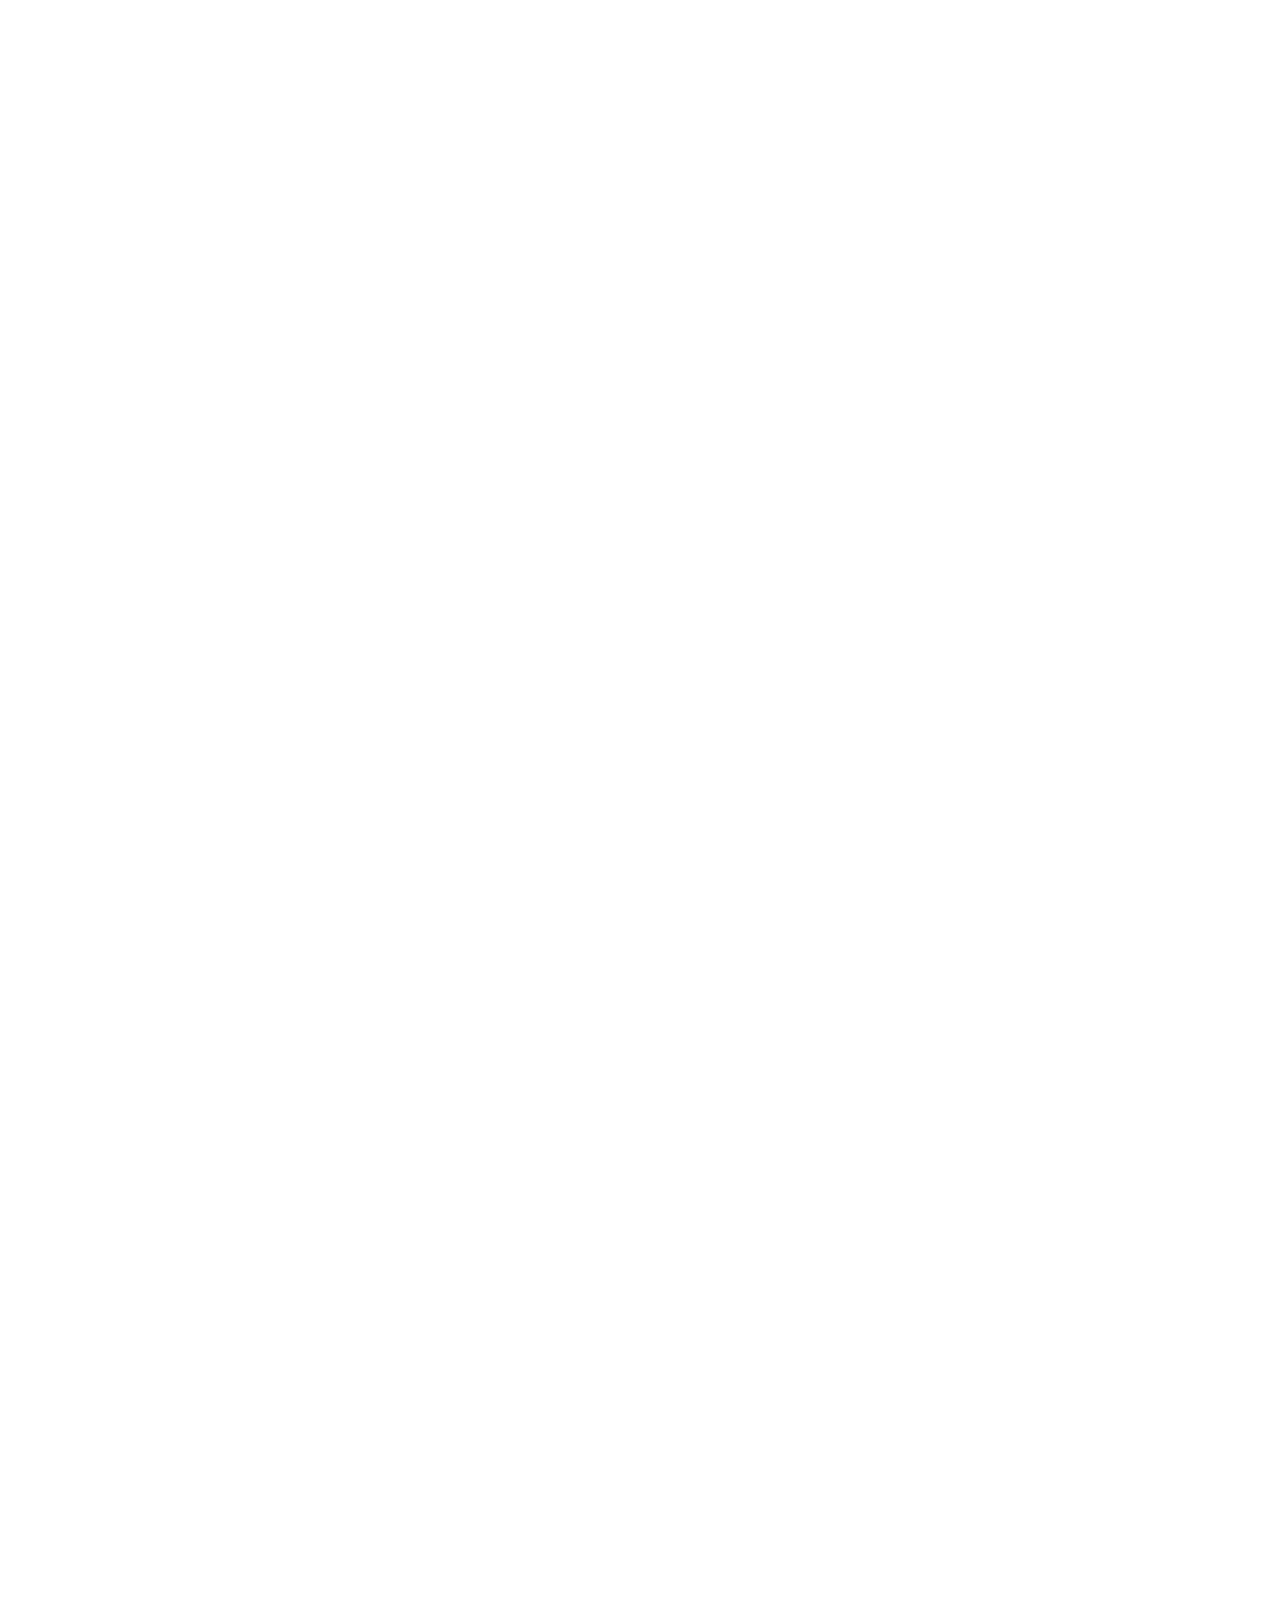
==== commit 09bda1fb: "Test Vuur laten verschijnen wanneer omhoog scrollt" ====
--- a/Project_Space_Final/Project_Space_Final/index.html
+++ b/Project_Space_Final/Project_Space_Final/index.html
@@ -132,6 +132,7 @@
                         </object>
                     </div>
                 </div>
+                <div id="shuttleFire"></div>
 
                 <div id="earthIntroMessage">
                     <span id="earthIntroTitle">You are on Earth, Your home planet.</span>
--- a/Project_Space_Final/Project_Space_Final/src/styles/space.css
+++ b/Project_Space_Final/Project_Space_Final/src/styles/space.css
@@ -111,6 +111,16 @@
   width: 20vw;
   height: 20vh;
 }
+#shuttleFire {
+  z-index: 14;
+  position: absolute;
+  width: 2vw;
+  height: 10px;
+  background-color: red;
+  left: 49vw;
+  bottom: 9vh;
+  opacity: 0;
+}
 #spaceStation {
   width: 40vw;
   height: 40vh;
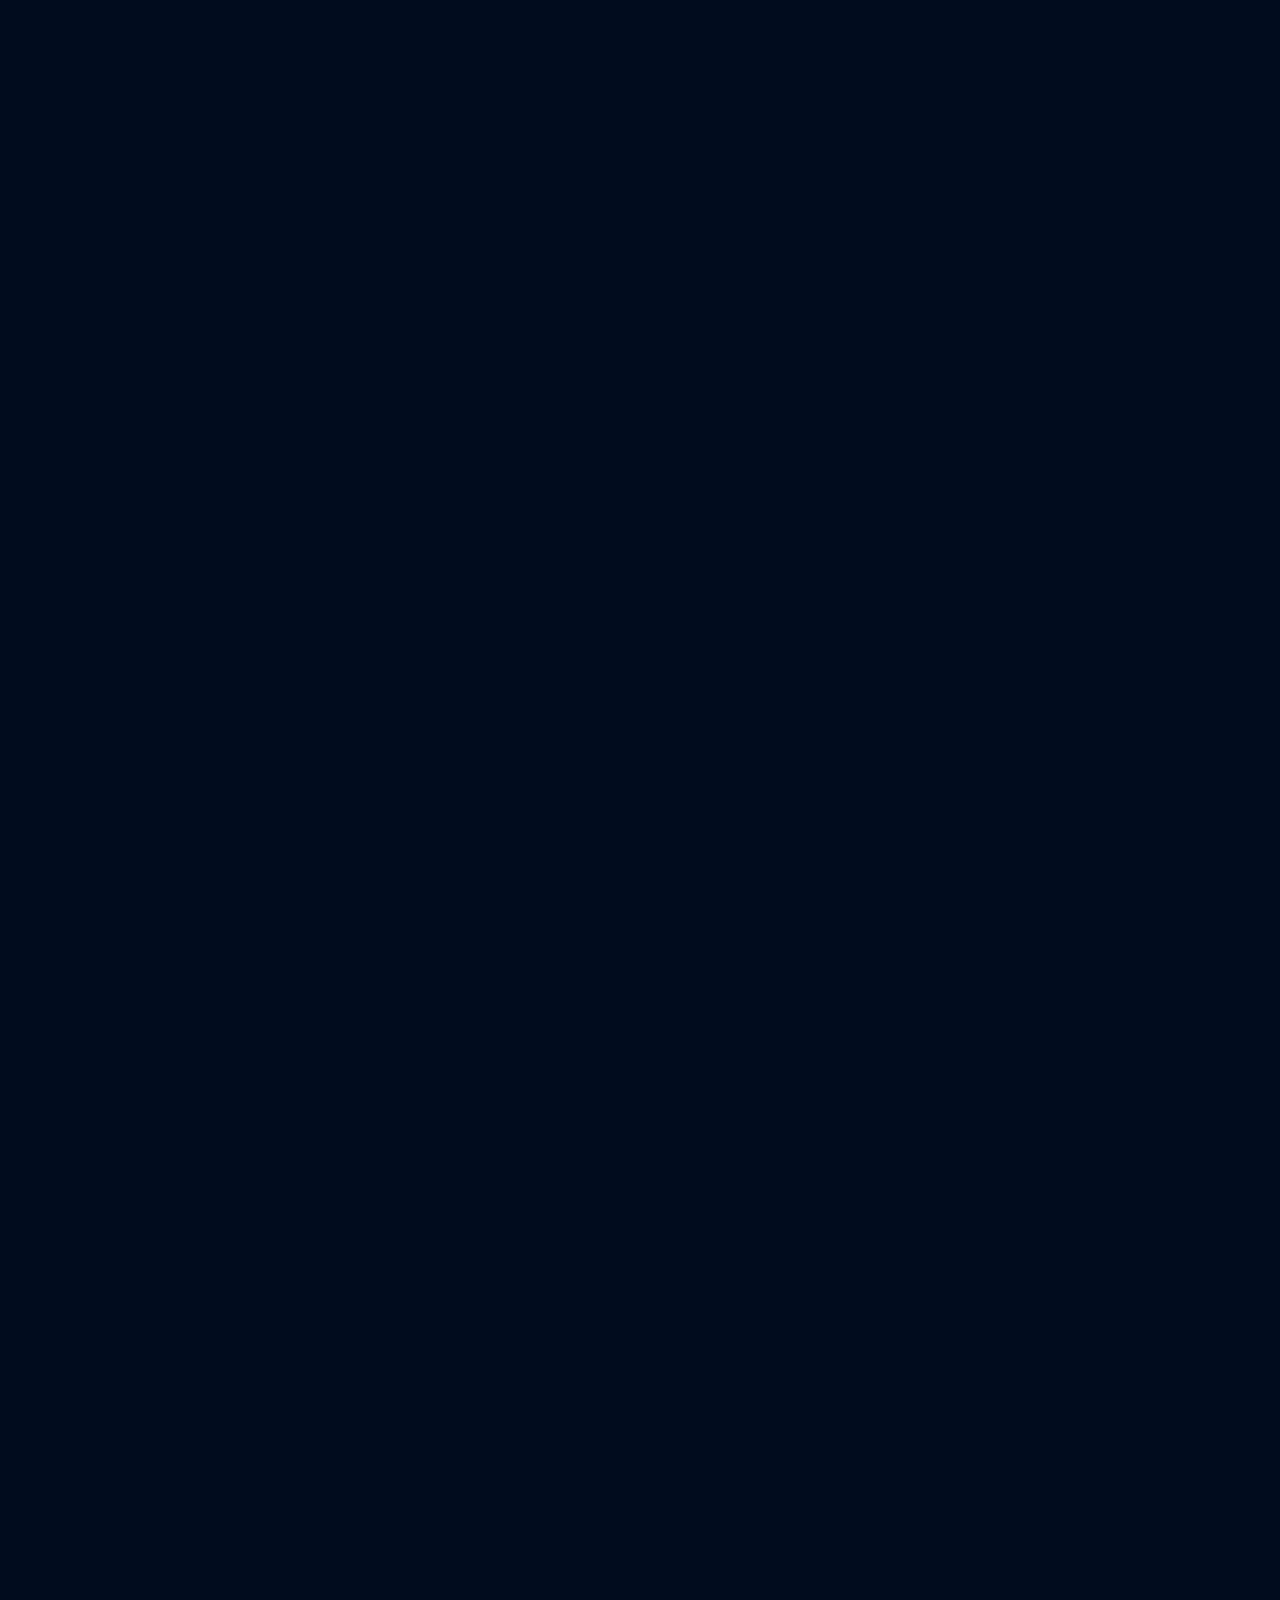
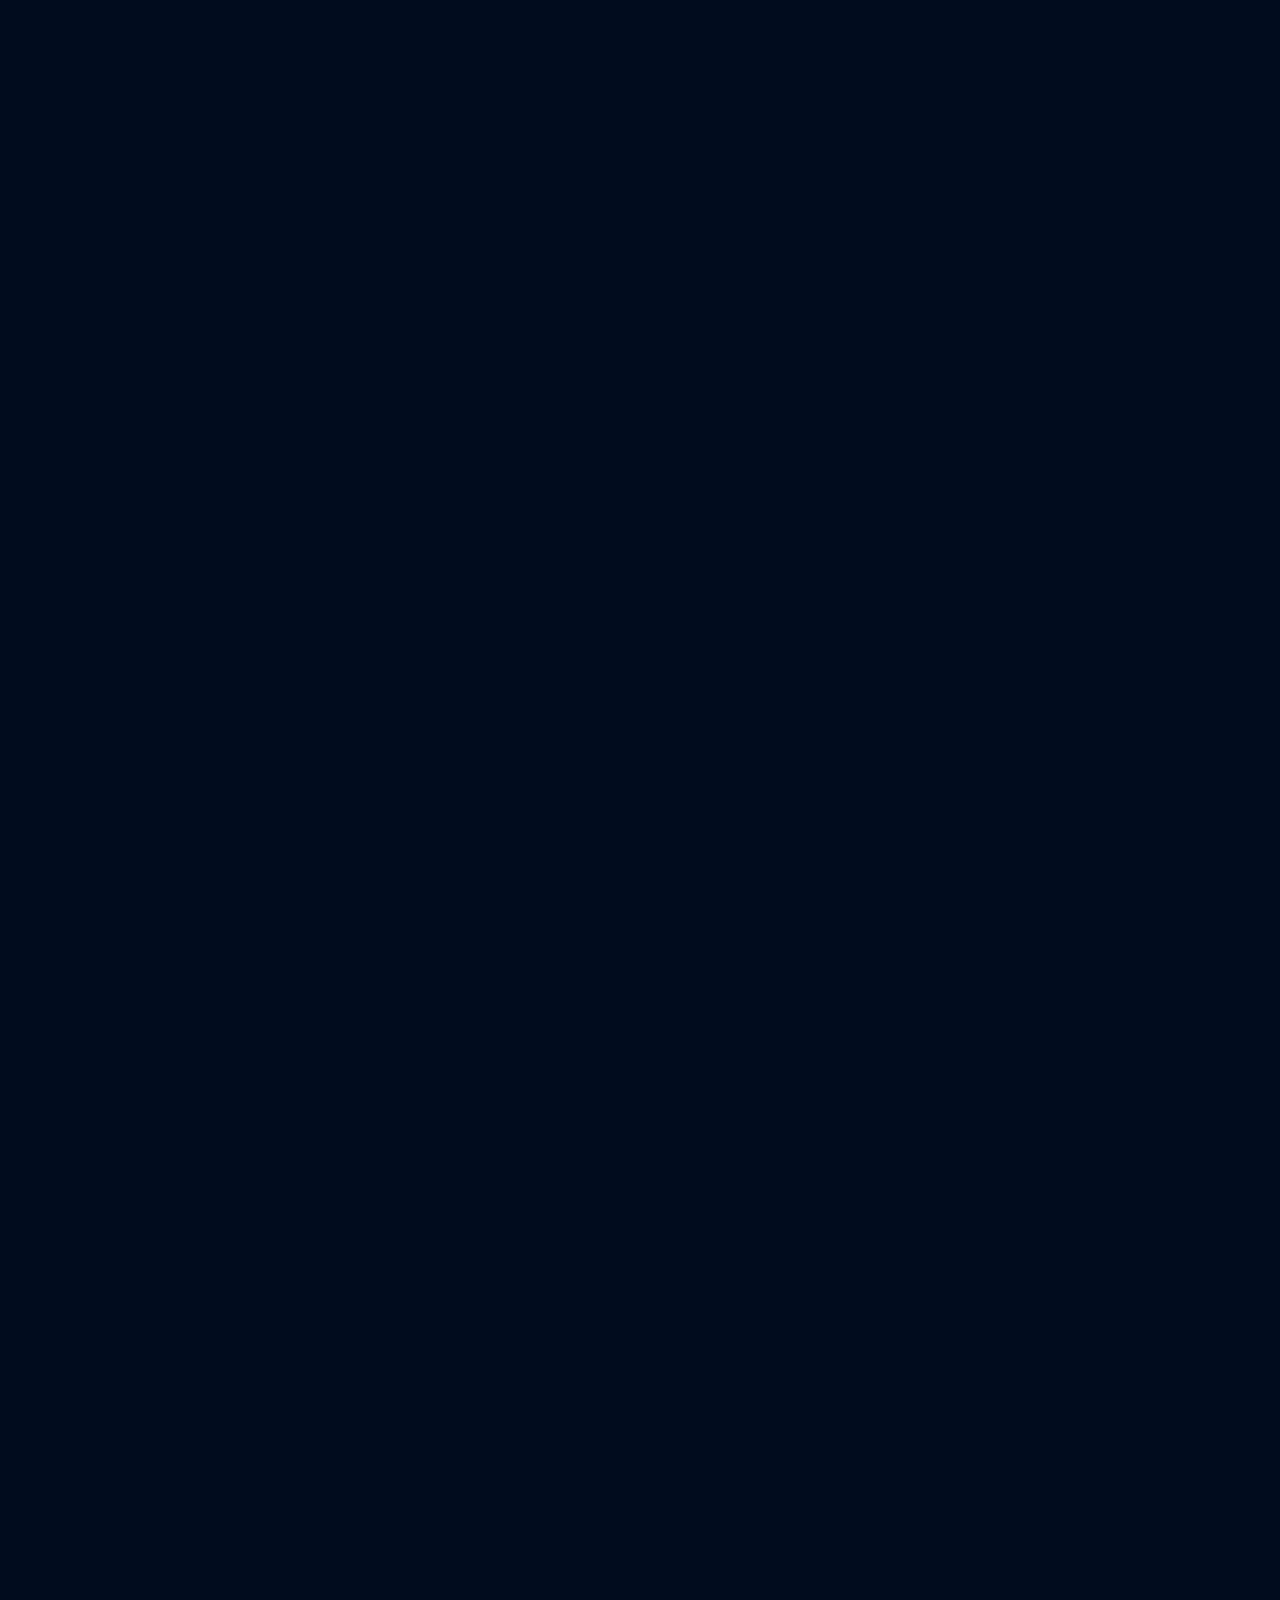
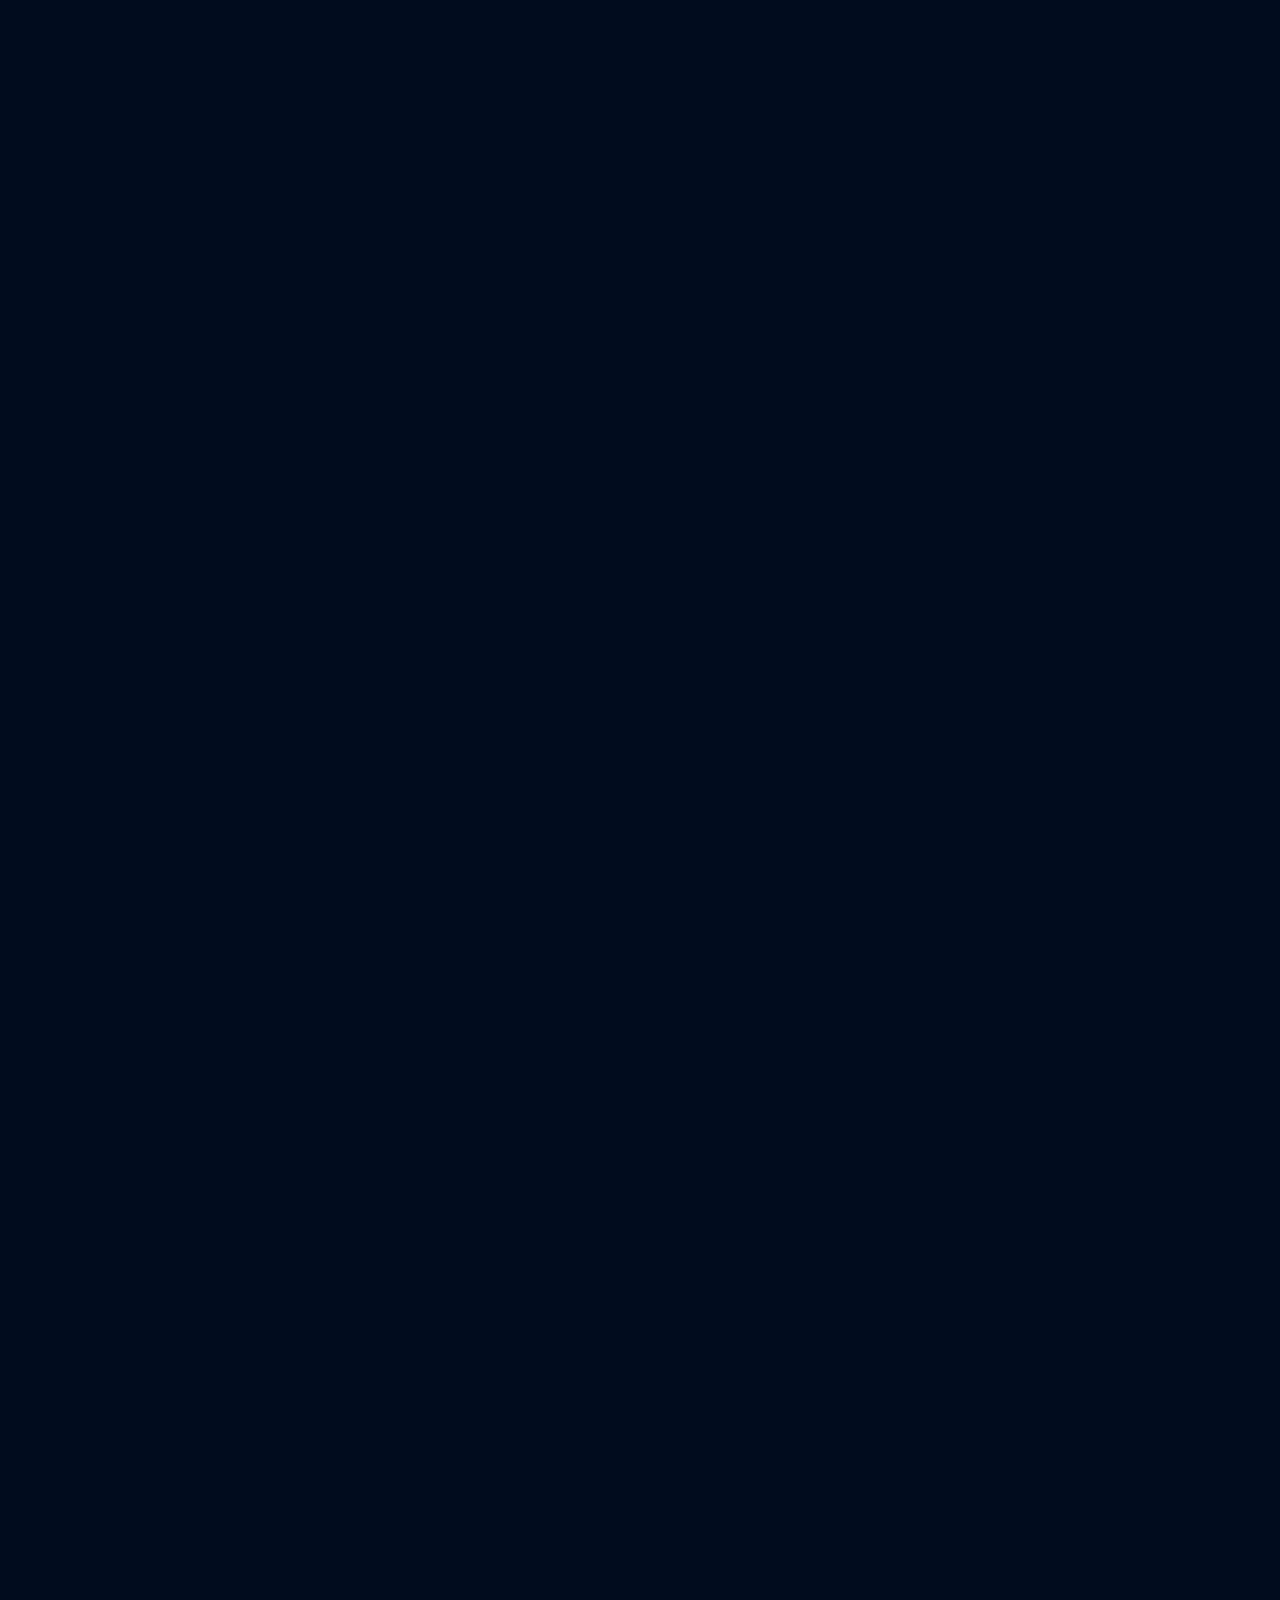
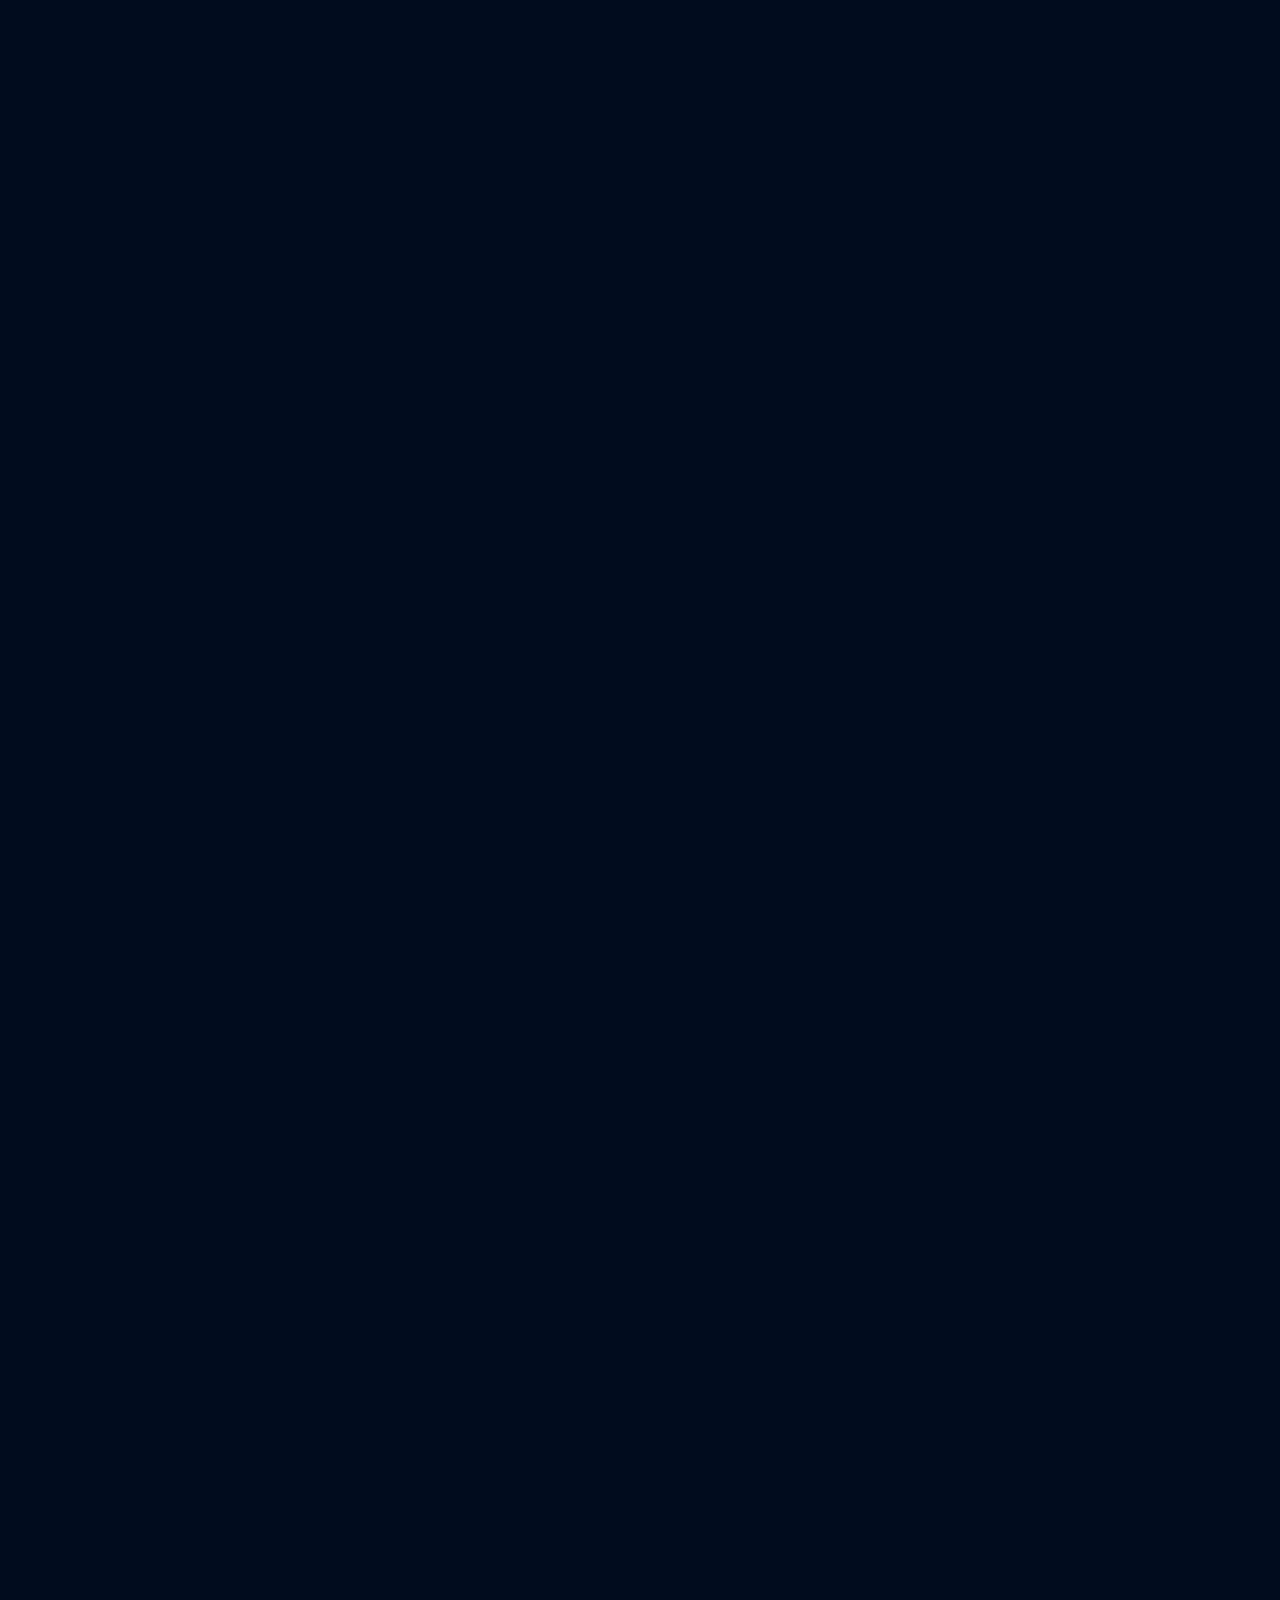
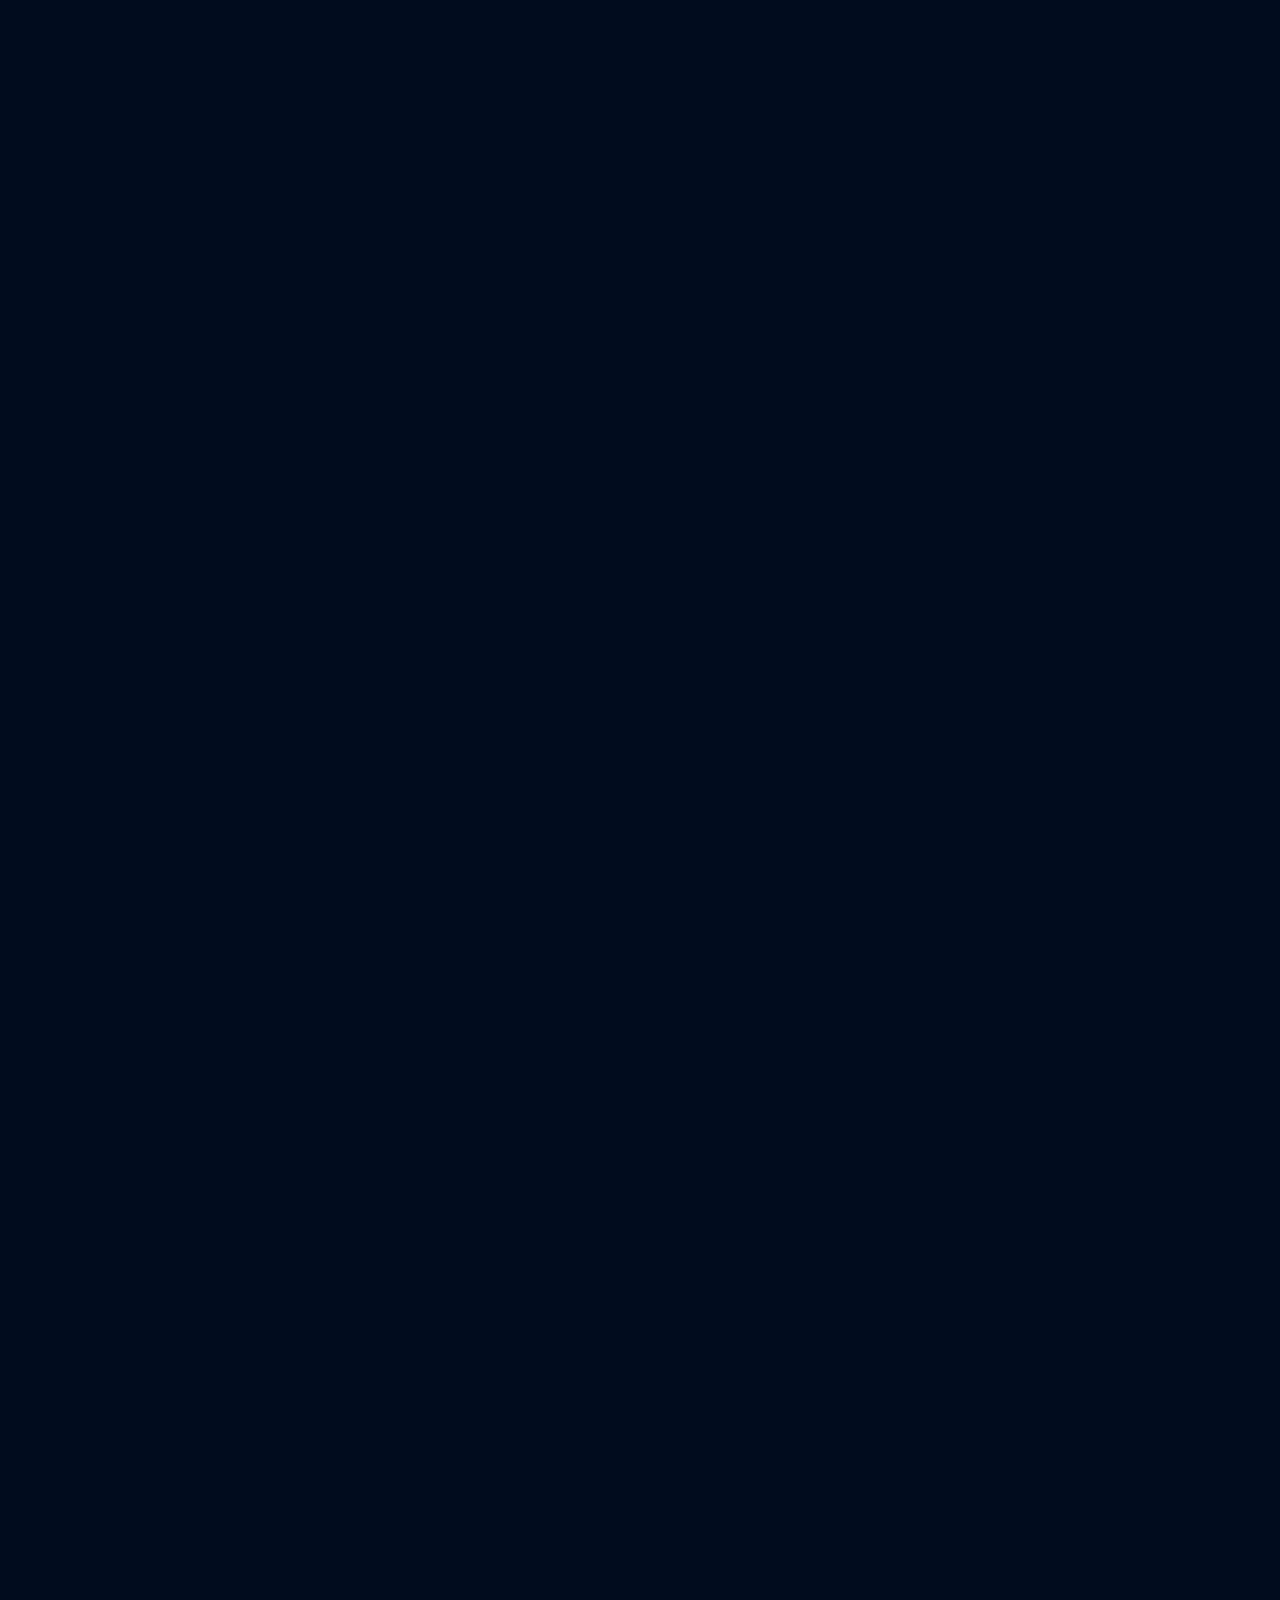
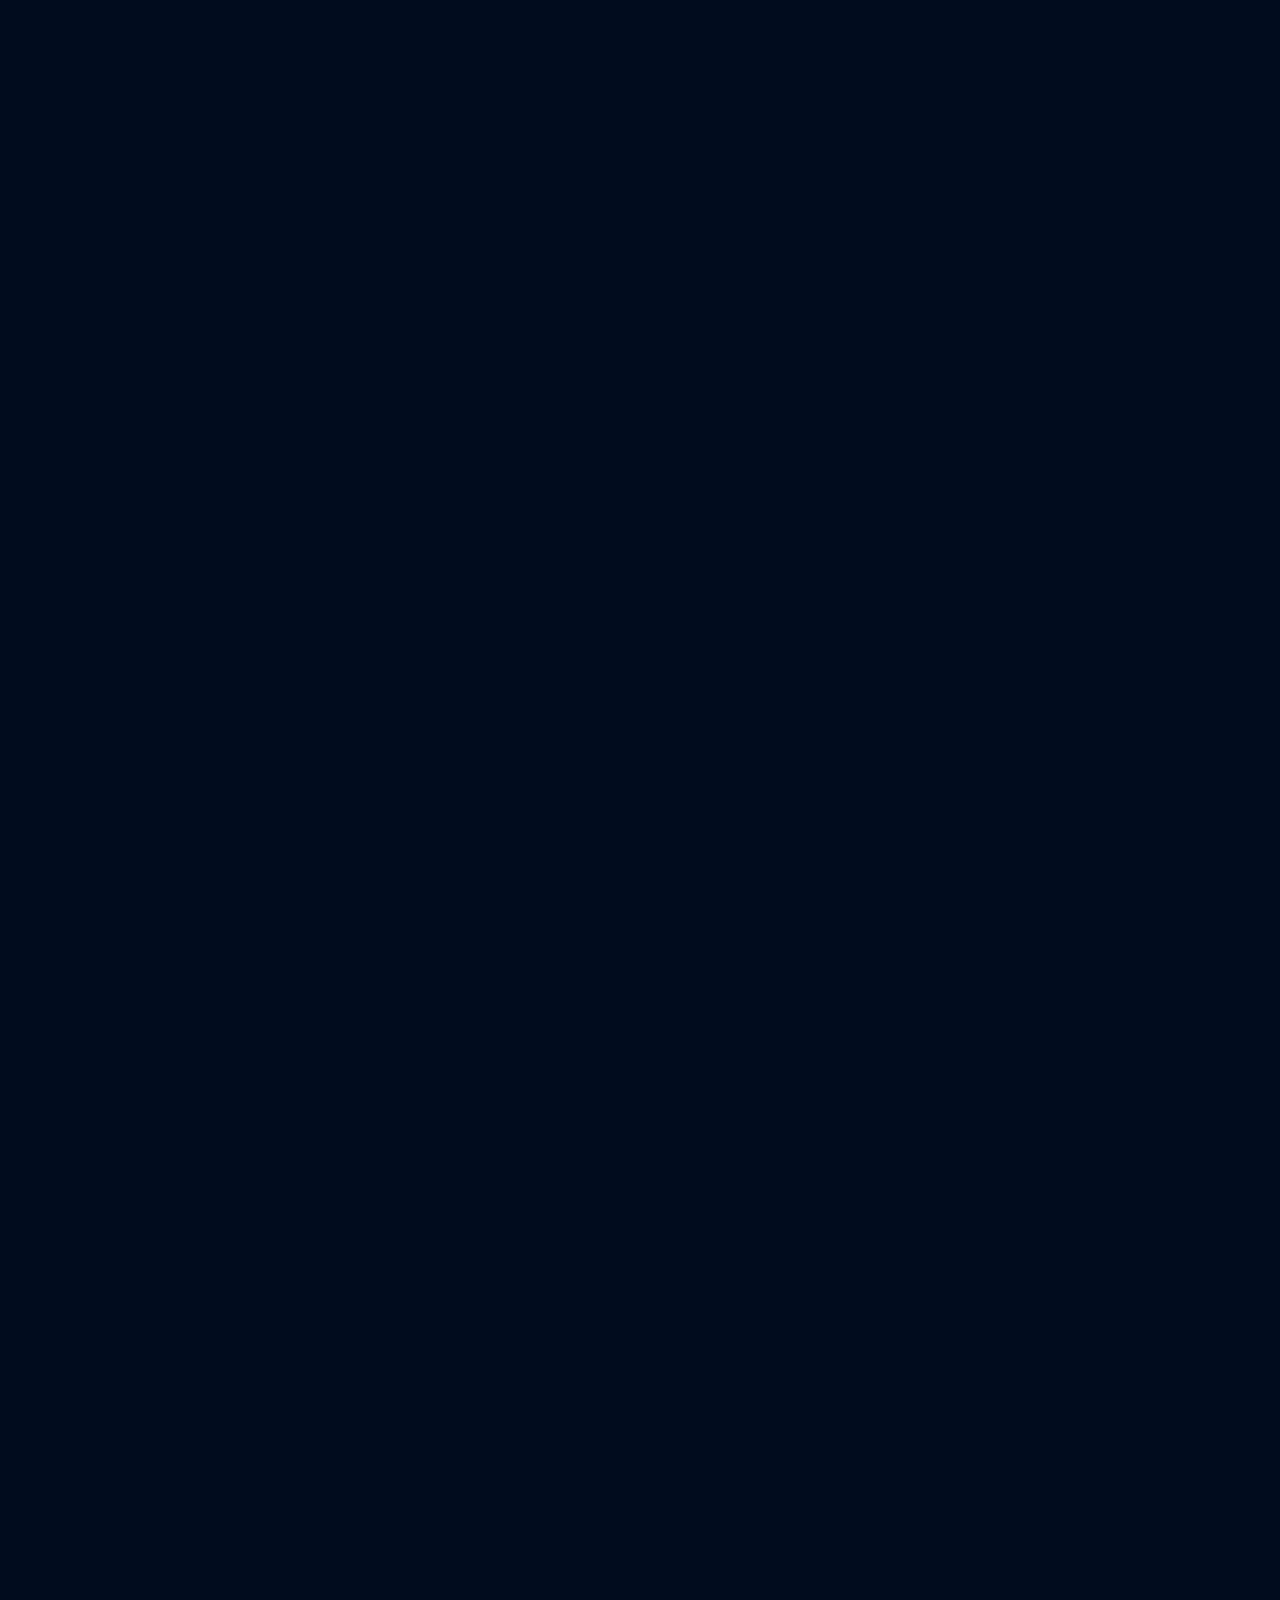
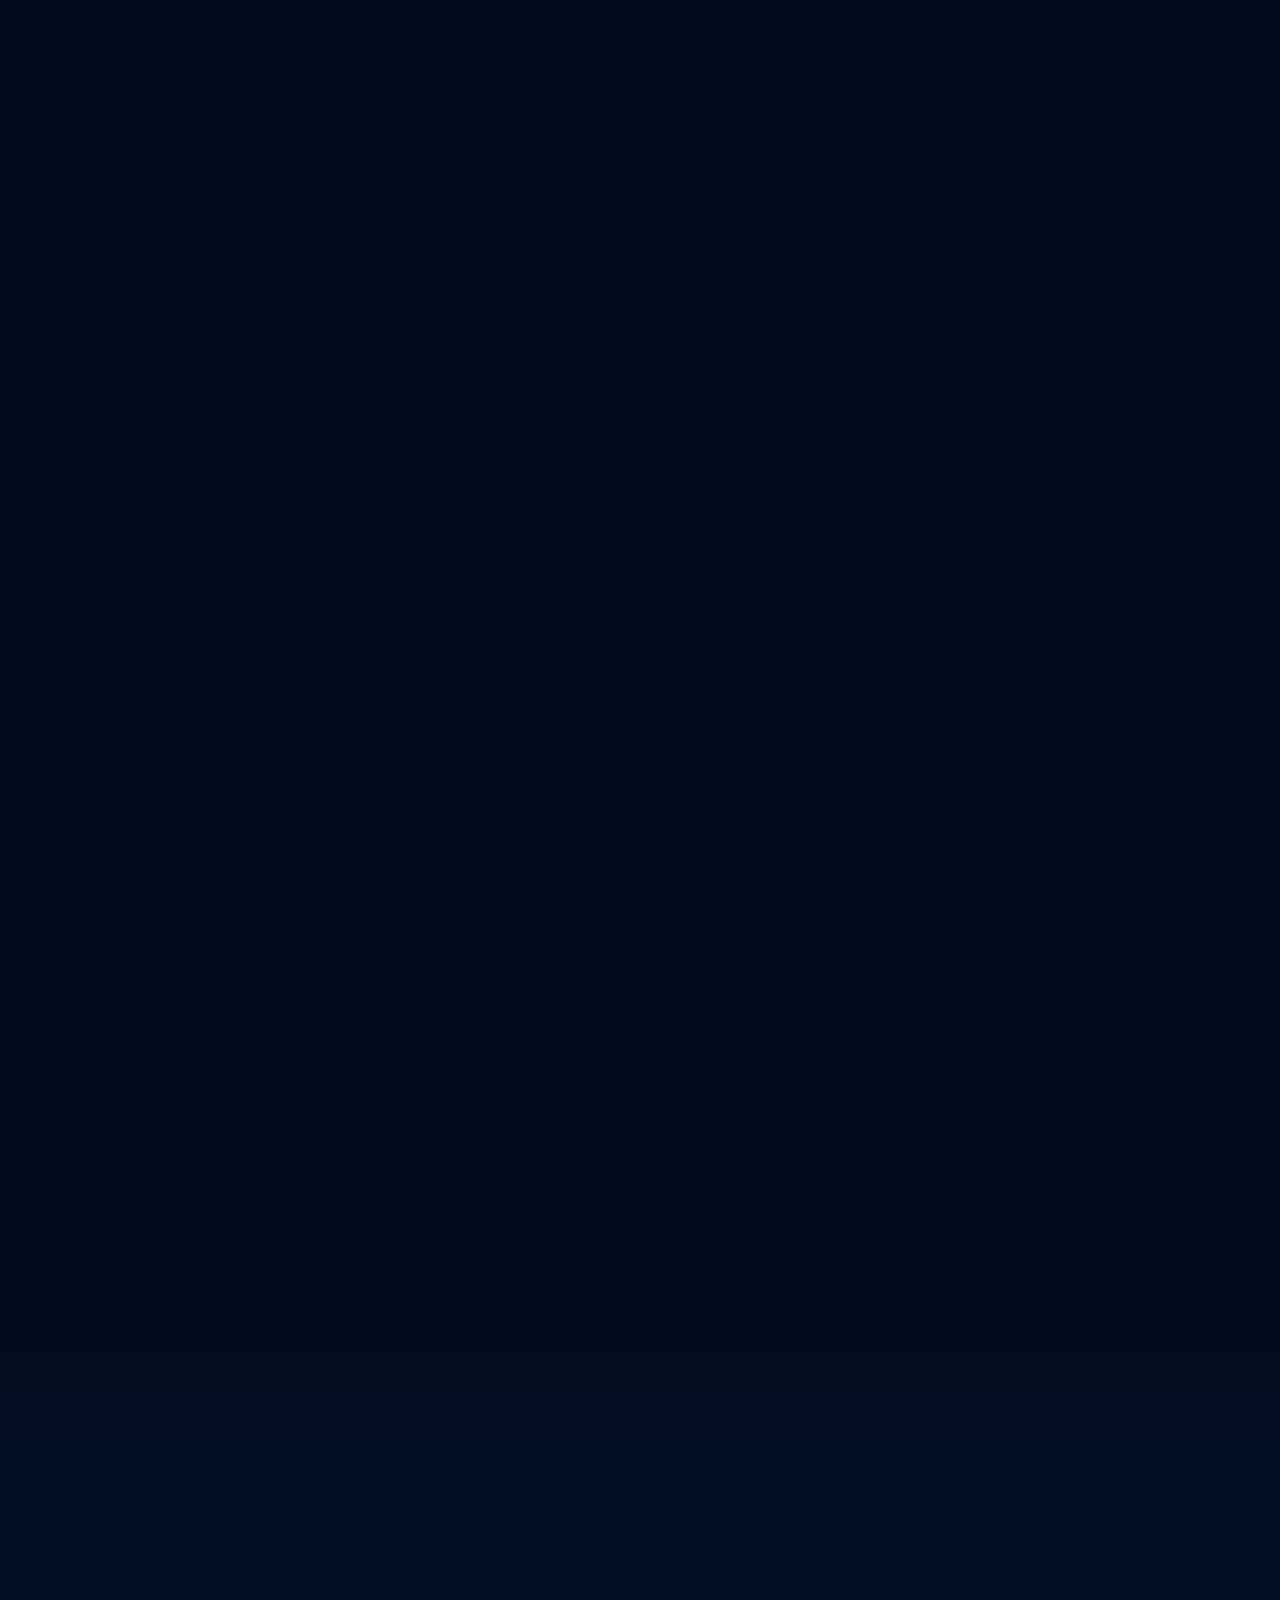
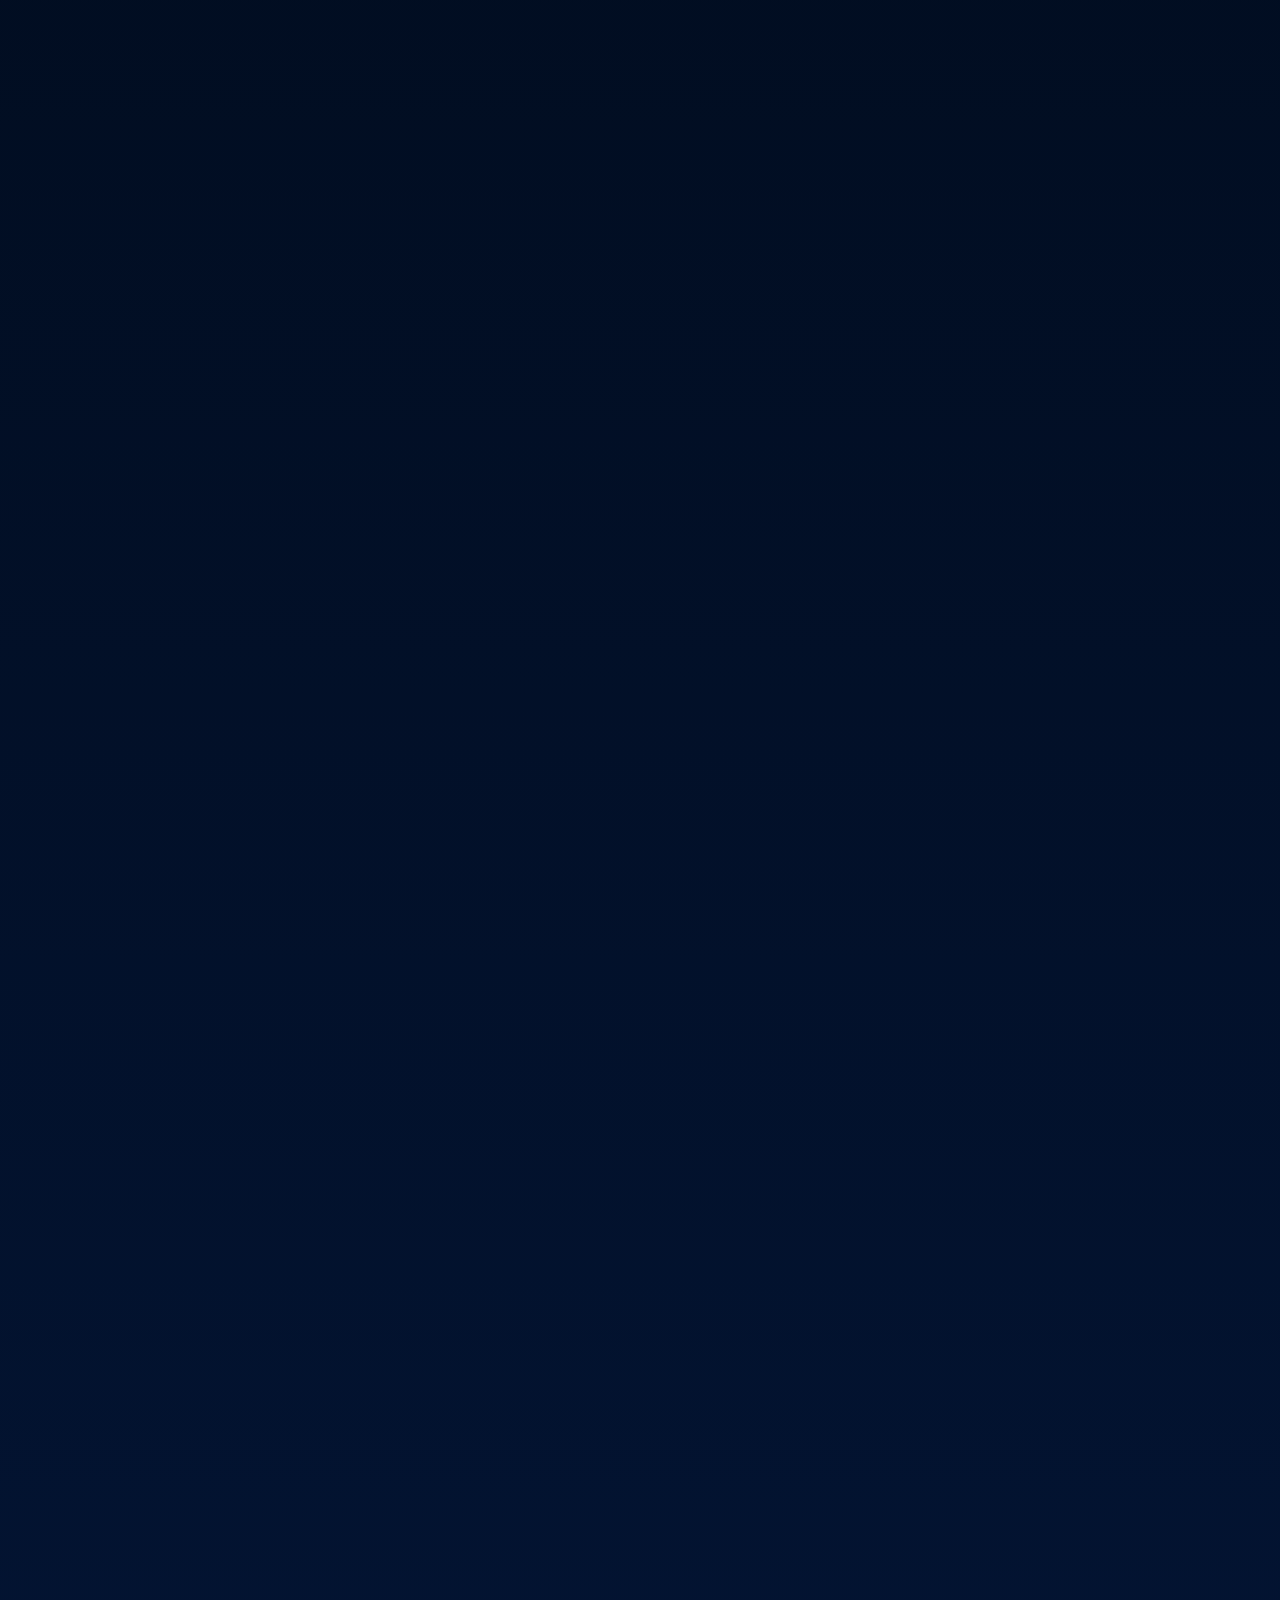
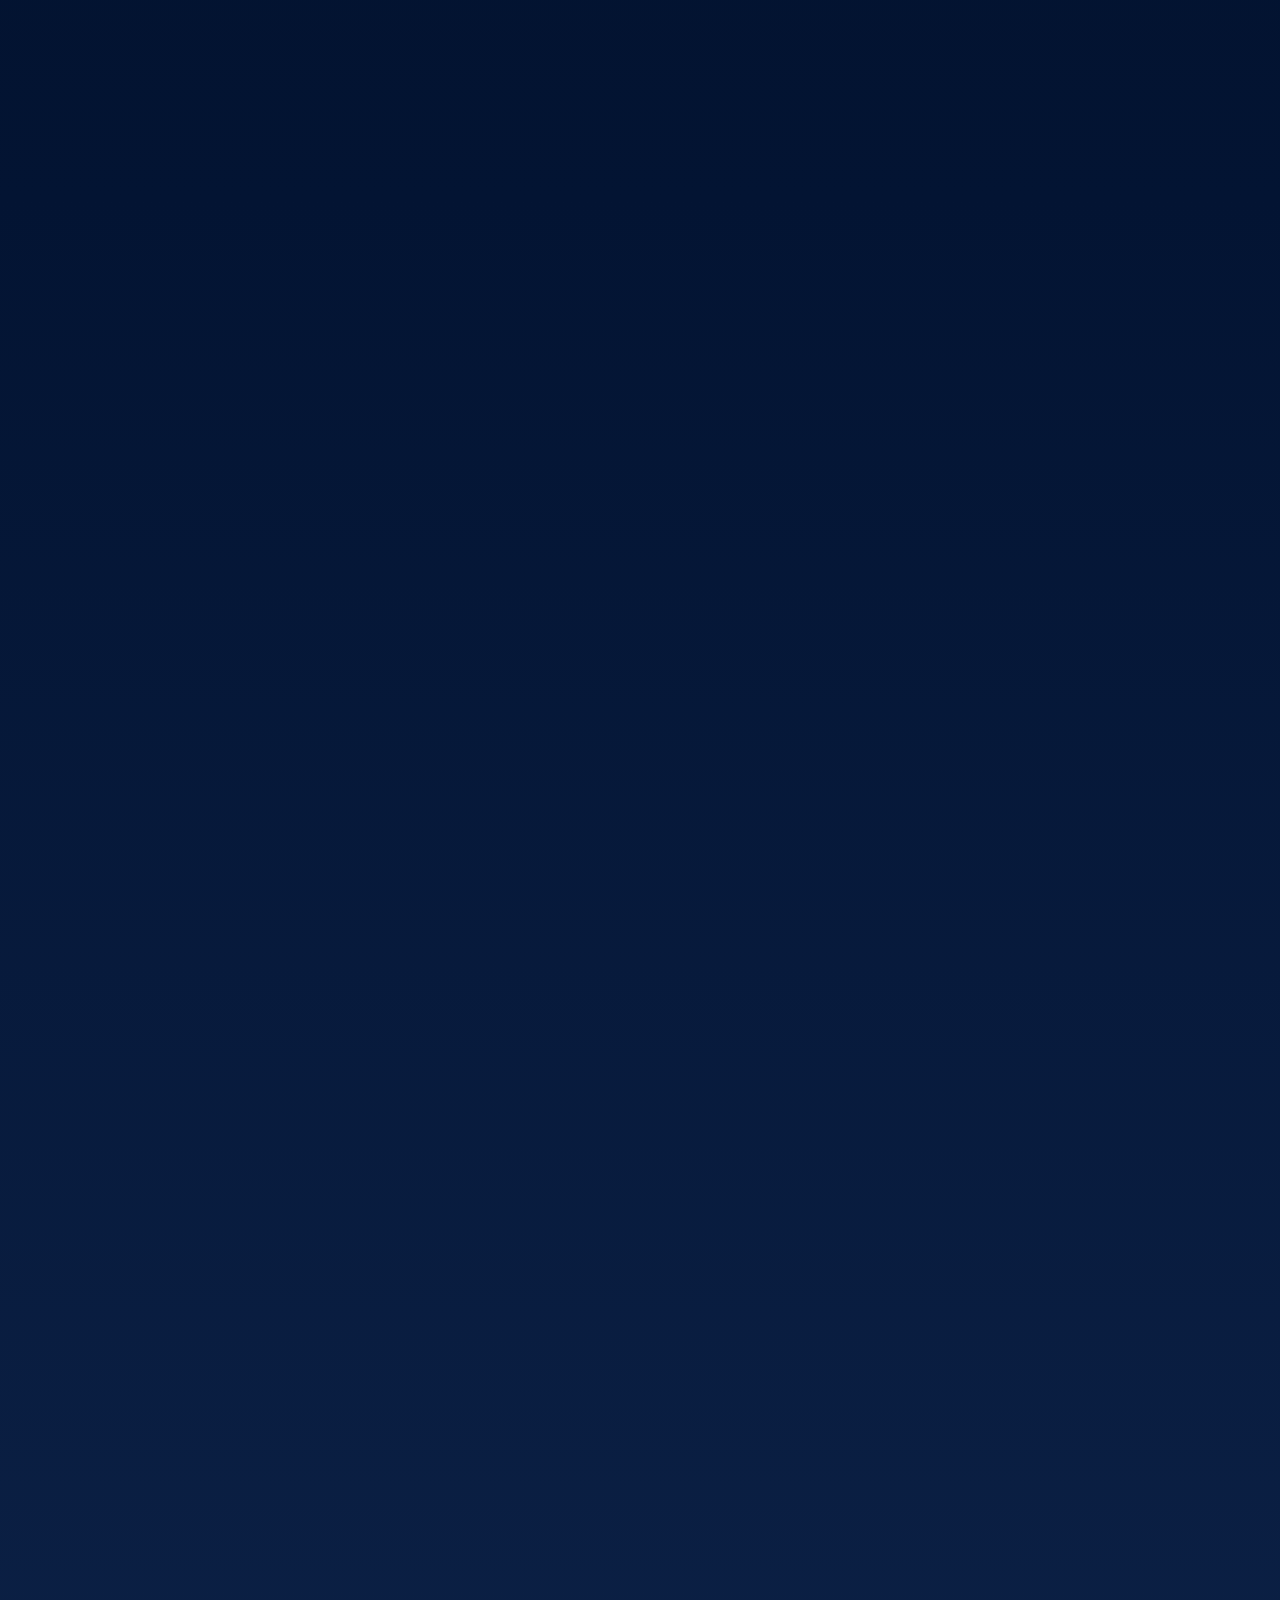
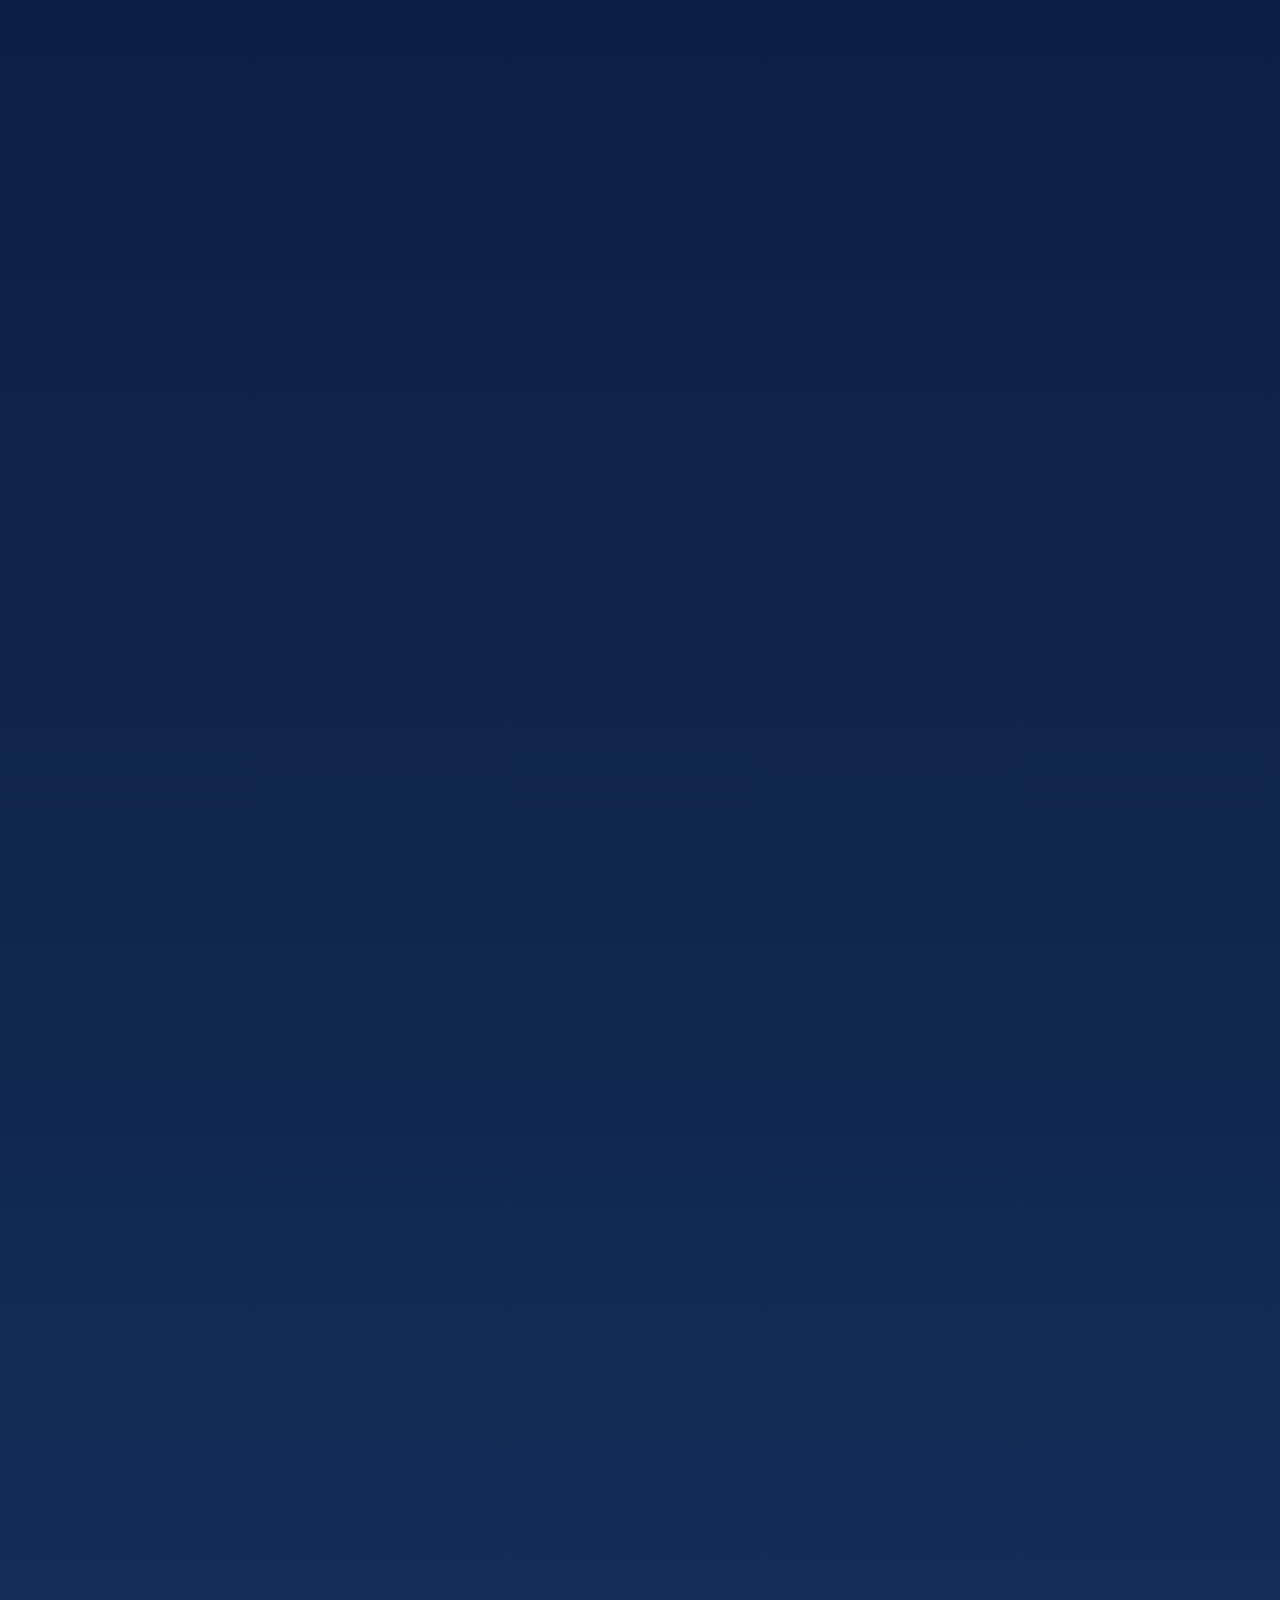
==== commit 966639d1: "Vlammetje ietsjes beter uitgewerkt." ====
--- a/Project_Space_Final/Project_Space_Final/index.html
+++ b/Project_Space_Final/Project_Space_Final/index.html
@@ -28,9 +28,6 @@
 </head>
 
 <body>
-    <!--Door body en siteWrapper zodanig in css aan te passen kunnen we er voor zorgen dat we geen scrollbar meer zien-->
-    <div id="outerWrapper">
-        <div id="innerWrapper">
             <!--Stars background die ervoor zorgt dat we kunnen scrollen-->
             <div id="stars">
                 <div id="atmosphere"></div>
@@ -132,6 +129,23 @@
                         </object>
                     </div>
                 </div>
+                <!--<div id="rocket1Wrapper">
+                    <div class="rocketShaker">
+                        <object type="image/svg+xml" data="src/assets/svg/Side_Rocket.svg" id="sideRocket2">
+                            Your browser does not support SVG files.
+                            Please update your browser...
+                        </object>
+                    </div>
+                </div>
+                <div id="rocket2Wrapper">
+                    <div class="rocketShaker">
+                        <object type="image/svg+xml" data="src/assets/svg/Side_Rocket.svg" id="sideRocket1">
+                            Your browser does not support SVG files.
+                            Please update your browser...
+                        </object>
+                    </div>
+                </div>-->
+                
                 <div id="shuttleFire"></div>
 
                 <div id="earthIntroMessage">
@@ -145,8 +159,6 @@
 
                 <div id="earth"></div>
             </div>
-        </div>
-    </div>
 
     <script src="src/js/foreign_scripts/jquery/Bigtext/jquery.smartresize.js"></script>
     <script src="src/js/foreign_scripts/jquery/Bigtext/bigtext.js"></script>
--- a/Project_Space_Final/Project_Space_Final/src/styles/space.css
+++ b/Project_Space_Final/Project_Space_Final/src/styles/space.css
@@ -100,6 +100,7 @@
   right: 0;
 }
 #shuttle {
+  position: absolute;
   width: 20vw;
   height: 20vh;
 }
@@ -108,8 +109,39 @@
   position: absolute;
   left: 40vw;
   bottom: 10vh;
-  width: 20vw;
+  width: auto;
   height: 20vh;
+}
+/*#rocket1Wrapper{
+    z-index:13;
+    position: absolute;
+    left:41vw;
+    bottom: @earthHeight;
+    height: 8vh;
+    width: 5vw;
+}
+
+#rocket2Wrapper{
+    z-index:13;
+    position: absolute;
+    left:50vw - (@shuttleWidth/2);
+    bottom: @earthHeight;
+    width: auto;
+    height: @shuttleHeight;
+}*/
+#sideRocket1 {
+  position: absolute;
+  width: auto;
+  height: 16vh;
+  left: 8vw;
+  bottom: 0;
+}
+#sideRocket2 {
+  position: absolute;
+  width: auto;
+  height: 16vh;
+  left: 10vw;
+  bottom: 0;
 }
 #shuttleFire {
   z-index: 14;
